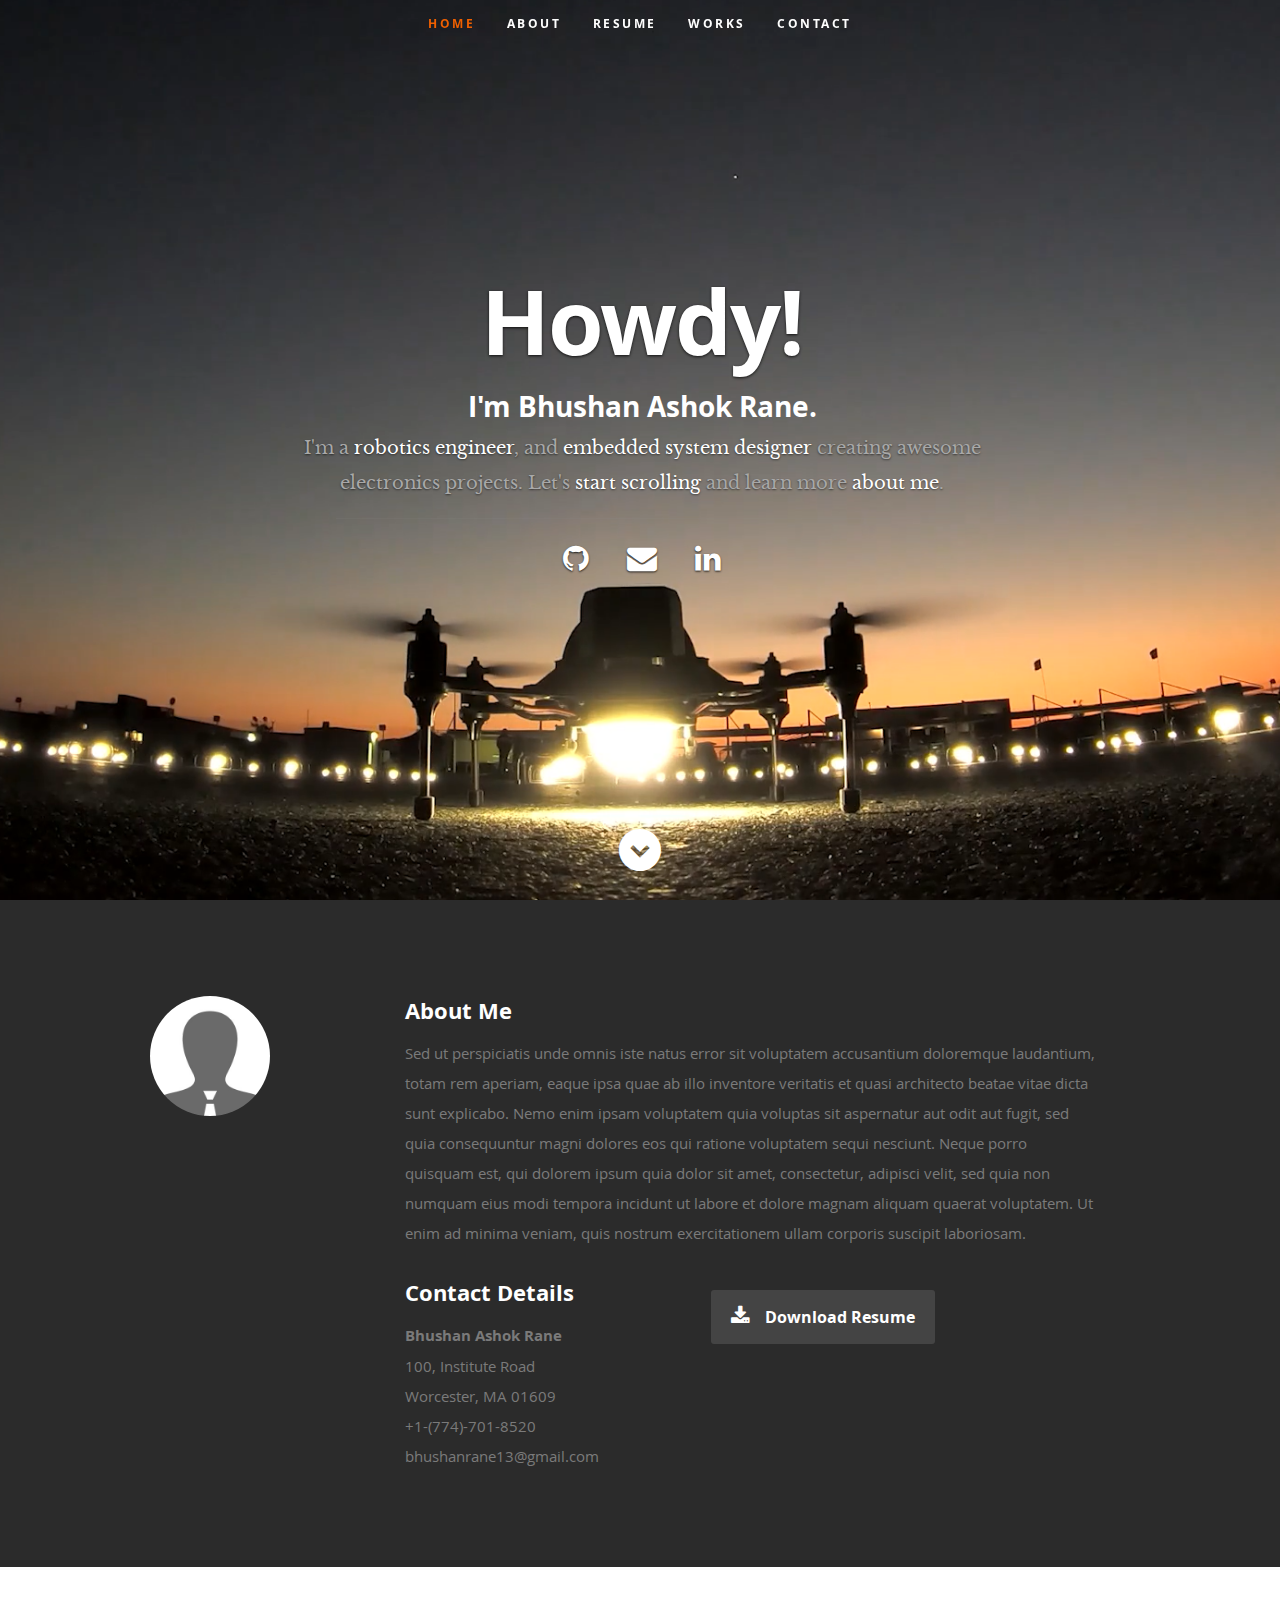
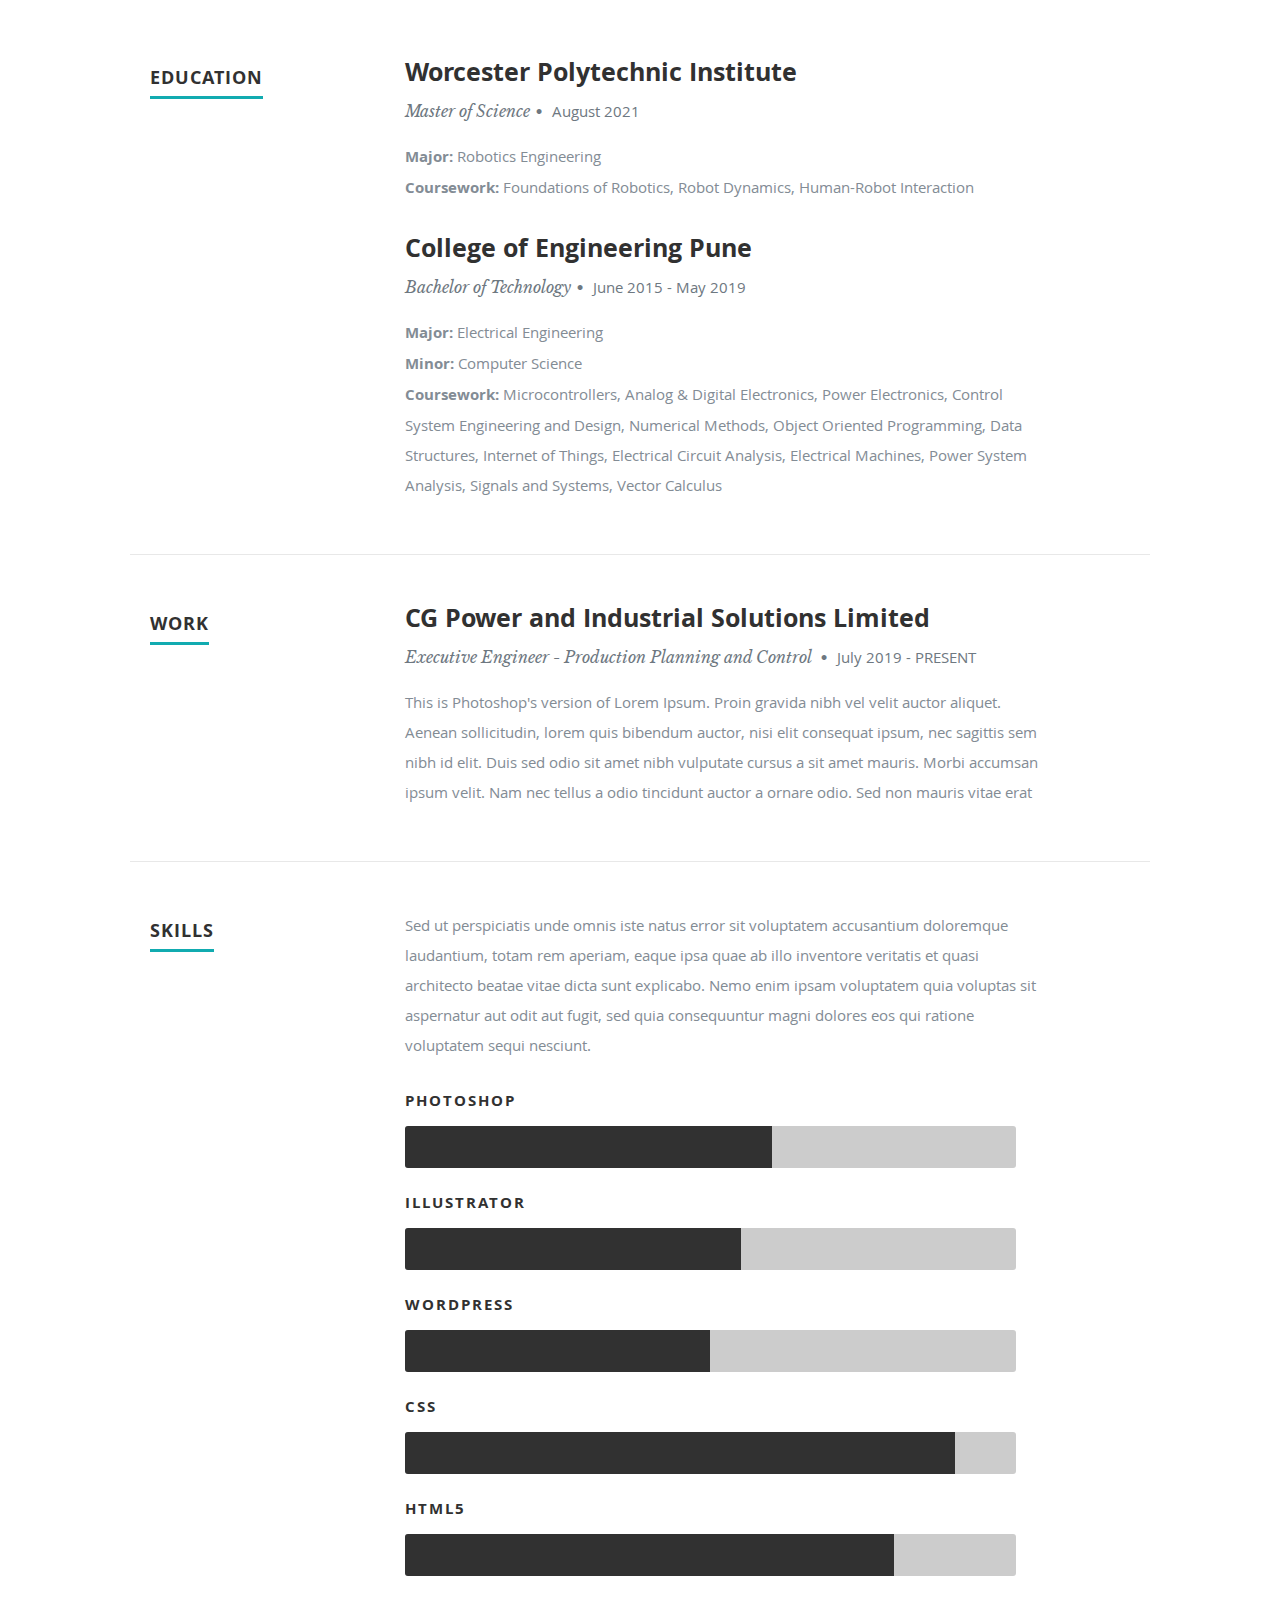
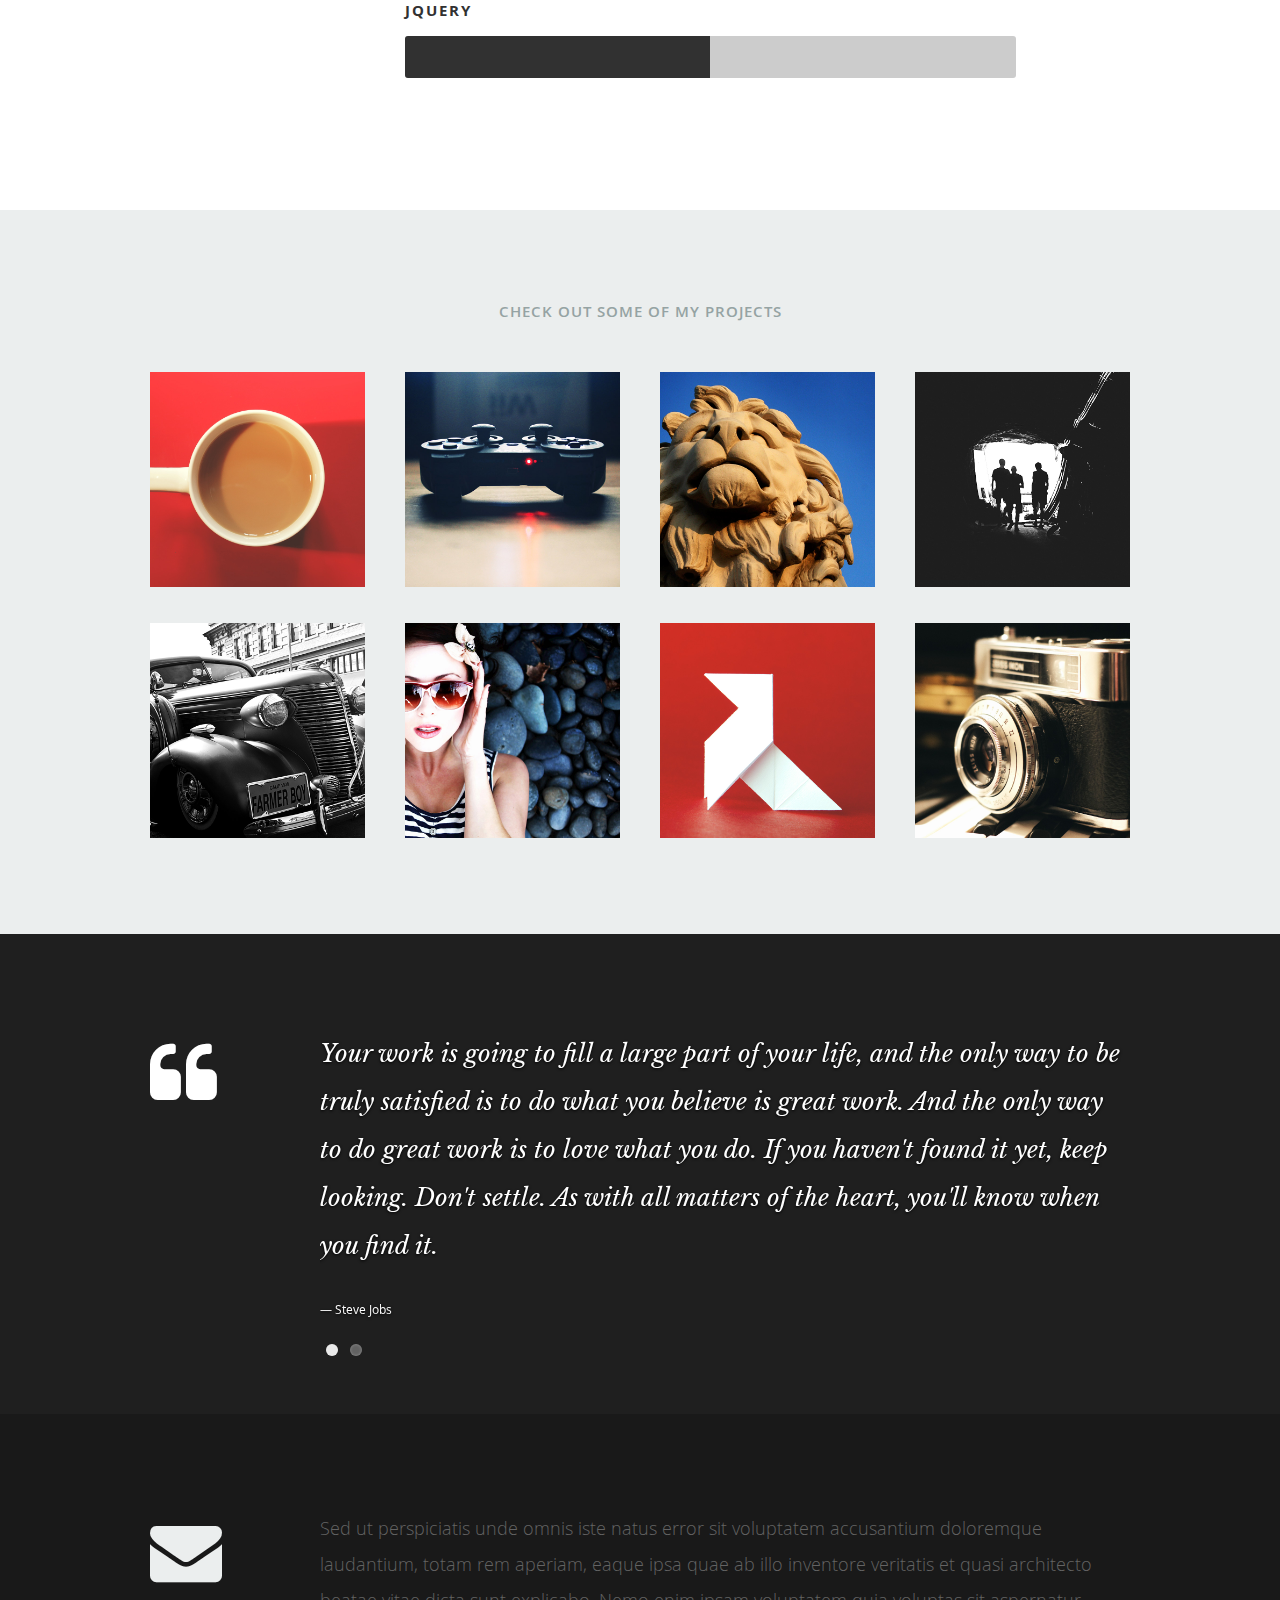
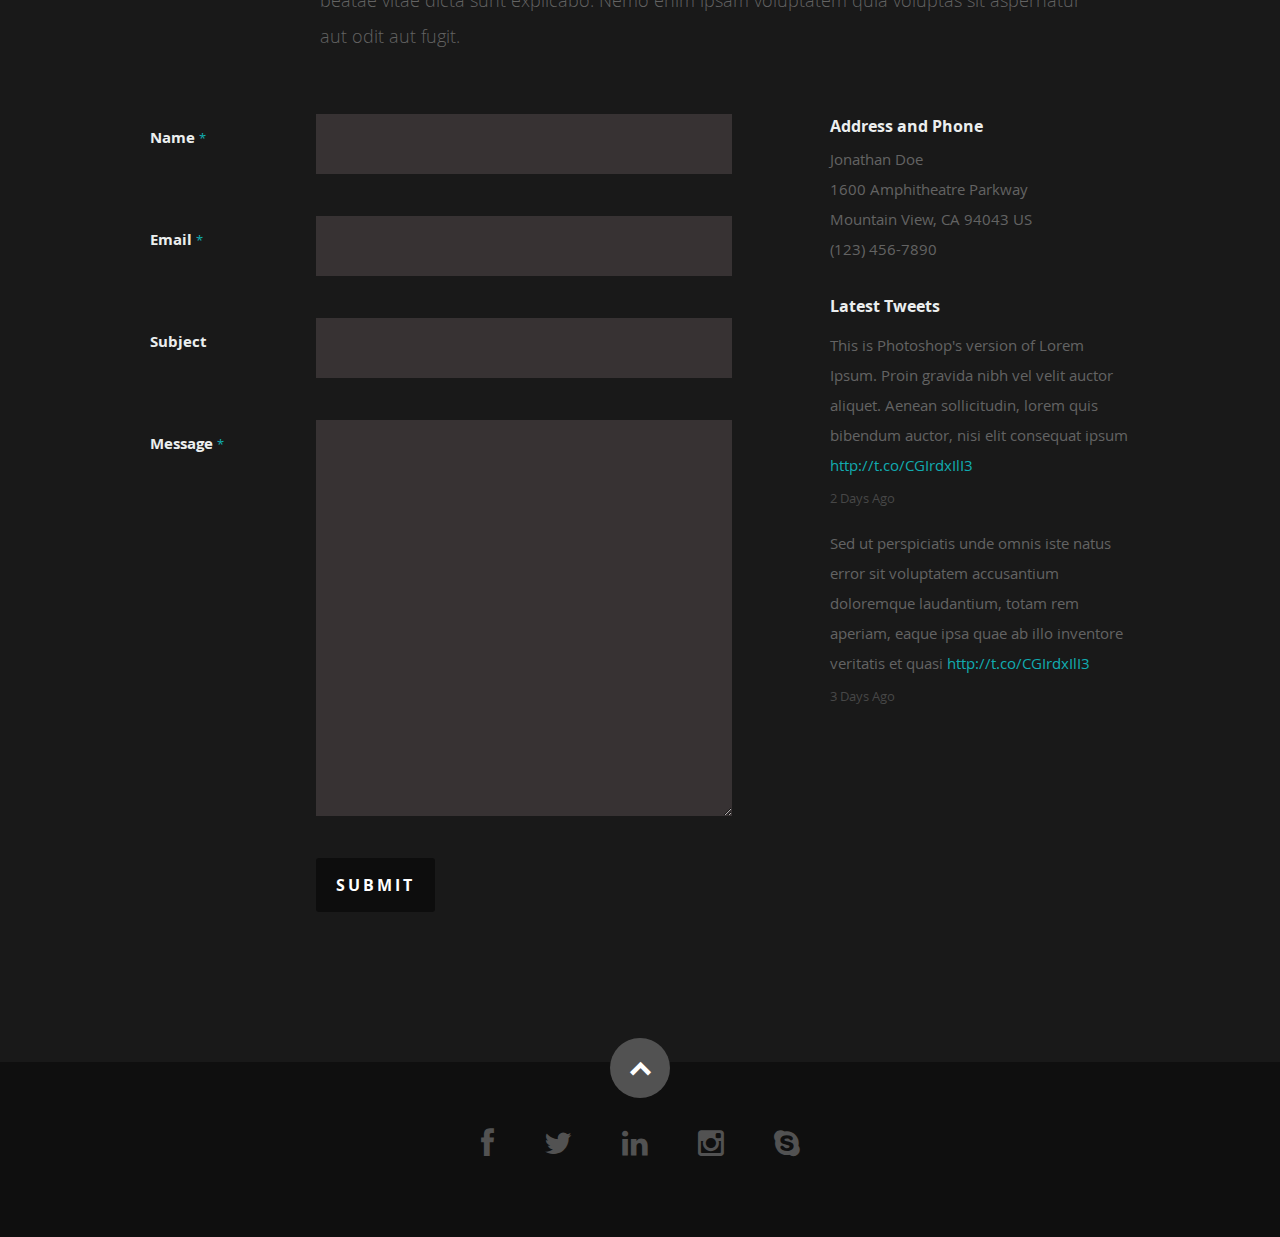
==== index.html @ 9e74cdec "Updated Current Education Coursework" ====
<!DOCTYPE html>
<!--[if lt IE 8 ]><html class="no-js ie ie7" lang="en"> <![endif]-->
<!--[if IE 8 ]><html class="no-js ie ie8" lang="en"> <![endif]-->
<!--[if (gte IE 8)|!(IE)]><!--><html class="no-js" lang="en"> <!--<![endif]-->
<head>

   <!--- Basic Page Needs
   ================================================== -->
   <meta charset="utf-8">
	<title>Bhushan Ashok Rane</title>
	<meta name="description" content="">
	<meta name="author" content="">

   <!-- Mobile Specific Metas
   ================================================== -->
	<meta name="viewport" content="width=device-width, initial-scale=1, maximum-scale=1">

	<!-- CSS
    ================================================== -->
	<link rel="stylesheet" href="css/default.css">
	<link rel="stylesheet" href="css/layout.css">
	<link rel="stylesheet" href="css/media-queries.css">
	<link rel="stylesheet" href="css/magnific-popup.css">

   <!-- Script
   ================================================== -->
	<script src="js/modernizr.js"></script>

   <!-- Favicons
	================================================== -->
	<link rel="shortcut icon" href="users.png" >

</head>

<body>

   <!-- Header
   ================================================== -->
   <header id="home">

      <nav id="nav-wrap">

         <a class="mobile-btn" href="#nav-wrap" title="Show navigation">Show navigation</a>
	      <a class="mobile-btn" href="#" title="Hide navigation">Hide navigation</a>

         <ul id="nav" class="nav">
			<li class="current"><a class="smoothscroll" href="#home">Home</a></li>
            <li><a class="smoothscroll" href="#about">About</a></li>
	        <li><a class="smoothscroll" href="#resume">Resume</a></li>
            <li><a class="smoothscroll" href="#portfolio">Works</a></li>
            <li><a class="smoothscroll" href="#contact">Contact</a></li>

         </ul> <!-- end #nav -->

      </nav> <!-- end #nav-wrap -->

      <div class="row banner">
         <div class="banner-text">
			<h1 style="color: white" class="responsive-headline">Howdy!</h1>
            <h2 style="color: white" class="responsive-headline">I'm Bhushan Ashok Rane.</h2>
            <h3>I'm a <span>robotics engineer</span>, and <span>embedded system designer</span> creating awesome electronics projects. Let's <a class="smoothscroll" href="#about">start scrolling</a>
            and learn more <a class="smoothscroll" href="#about">about me</a>.</h3>
            <hr />
            <ul class="social">
			           <li><a style="color: white" href="https://github.com/ranebhushan" target="_blank"><i class="fa fa-github"></i></a></li>
                 <li><a style="color: white" href="mailto: bhushanrane13@gmail.com"><i class="fa fa-envelope"></i></a></li>
                 <li><a style="color: white" href="https://www.linkedin.com/in/bhushan-rane-5858a443/" target="_blank"><i class="fa 	fa-linkedin"></i></a></li>
                 <!--<li><a style="color: white" href="https://twitter.com/_bhushan_rane_" target="_blank"><i class="fa fa-twitter"></i></a></li>-->
            </ul>
         </div>
      </div>

      <p class="scrolldown">
         <a class="smoothscroll" href="#about"><i class="icon-down-circle"></i></a>
      </p>

   </header> <!-- Header End -->


   <!-- About Section
   ================================================== -->
   <section id="about">

      <div class="row">

         <div class="three columns">

            <img class="profile-pic"  src="images/profilepic.jpg" alt="" />

         </div>

         <div class="nine columns main-col">

            <h2>About Me</h2>

            <p>Sed ut perspiciatis unde omnis iste natus error sit voluptatem accusantium doloremque laudantium, totam rem aperiam,
            eaque ipsa quae ab illo inventore veritatis et quasi architecto beatae vitae dicta sunt explicabo. Nemo enim ipsam
            voluptatem quia voluptas sit aspernatur aut odit aut fugit, sed quia consequuntur magni dolores eos qui ratione
            voluptatem sequi nesciunt. Neque porro quisquam est, qui dolorem ipsum quia dolor sit amet, consectetur, adipisci velit,
            sed quia non numquam eius modi tempora incidunt ut labore et dolore magnam aliquam quaerat voluptatem.
            Ut enim ad minima veniam, quis nostrum exercitationem ullam corporis suscipit laboriosam.
            </p>

            <div class="row">

               <div class="columns contact-details">

					<h2>Contact Details</h2>
					<p class="address">
						<span><b>Bhushan Ashok Rane</b></span><br>
						<span>100, Institute Road<br>
						         Worcester, MA 01609
						</span><br>
						   <span>+1-(774)-701-8520</span><br>
						<span>bhushanrane13@gmail.com</span>
					</p>

               </div>

               <div class="columns download">
                  <p>
                     <a href="#" class="button"><i class="fa fa-download"></i>Download Resume</a>
                  </p>
               </div>

            </div> <!-- end row -->

         </div> <!-- end .main-col -->

      </div>

   </section> <!-- About Section End-->


   <!-- Resume Section
   ================================================== -->
   <section id="resume">

      <!-- Education -->
      <div class="row education">

         <div class="three columns header-col">
            <h1><span>Education</span></h1>
         </div>

         <div class="nine columns main-col">

            <div class="row item">

               <div class="twelve columns">

                  <h3>Worcester Polytechnic Institute</h3>
                  <p class="info">Master of Science<span>&bull;</span> <em class="date">August 2021</em></p>

                  <p>
                  <b>Major:</b> Robotics Engineering <br>
                  <b>Coursework:</b> 	Foundations of Robotics, Robot Dynamics, Human-Robot Interaction              
                  </p>

               </div>

            </div> <!-- item end -->

            <div class="row item">

               <div class="twelve columns">

                  <h3>College of Engineering Pune</h3>
                  <p class="info">Bachelor of Technology<span>&bull;</span> <em class="date">June 2015 - May 2019</em></p>

                  <p>
                    <b>Major:</b> Electrical Engineering <br>
                    <b>Minor:</b> Computer Science <br>
                    <b>Coursework:</b> 	Microcontrollers, Analog & Digital Electronics, Power Electronics, Control System Engineering and Design, Numerical Methods, Object Oriented Programming, Data Structures, Internet of Things, Electrical Circuit Analysis, Electrical Machines, Power System Analysis, Signals and Systems, Vector Calculus

                  </p>

               </div>

            </div> <!-- item end -->

         </div> <!-- main-col end -->

      </div> <!-- End Education -->


      <!-- Work -->
      <div class="row work">

         <div class="three columns header-col">
            <h1><span>Work</span></h1>
         </div>

         <div class="nine columns main-col">

            <!--
            <div class="row item">

               <div class="twelve columns">

                  <h3>Awesome Design Studio</h3>
                  <p class="info">Senior UX Designer <span>&bull;</span> <em class="date">March 2010 - Present</em></p>

                  <p>
                  Lorem ipsum dolor sit amet, consectetuer adipiscing elit. Aenean commodo ligula eget dolor. Aenean massa.
                  Cum sociis natoque penatibus et magnis dis parturient montes, nascetur ridiculus mus. Donec quam felis,
                  ultricies nec, pellentesque eu, pretium quis, sem. Nulla consequat massa quis enim.
                  Donec pede justo, fringilla vel, aliquet nec, vulputate eget, arcu. Nullam dictum felis eu pede mollis pretium.
                  </p>

               </div>

            </div> <!-- item end -->

            <div class="row item">

               <div class="twelve columns">

                  <h3>CG Power and Industrial Solutions Limited</h3>
                  <p class="info">Executive Engineer - Production Planning and Control <span>&bull;</span> <em class="date">July 2019 - PRESENT</em></p>

                  <p>
                  This is Photoshop's version  of Lorem Ipsum. Proin gravida nibh vel velit auctor aliquet.
                  Aenean sollicitudin, lorem quis bibendum auctor, nisi elit consequat ipsum, nec sagittis sem
                  nibh id elit. Duis sed odio sit amet nibh vulputate cursus a sit amet mauris. Morbi accumsan
                  ipsum velit. Nam nec tellus a odio tincidunt auctor a ornare odio. Sed non  mauris vitae erat
                  </p>

               </div>

            </div> <!-- item end -->

         </div> <!-- main-col end -->

      </div> <!-- End Work -->


      <!-- Skills
      ----------------------------------------------- -->
      <div class="row skill">

         <div class="three columns header-col">
            <h1><span>Skills</span></h1>
         </div>

         <div class="nine columns main-col">

            <p>Sed ut perspiciatis unde omnis iste natus error sit voluptatem accusantium doloremque laudantium, totam rem aperiam,
            eaque ipsa quae ab illo inventore veritatis et quasi architecto beatae vitae dicta sunt explicabo. Nemo enim ipsam
            voluptatem quia voluptas sit aspernatur aut odit aut fugit, sed quia consequuntur magni dolores eos qui ratione
            voluptatem sequi nesciunt.
            </p>

				<div class="bars">

				   <ul class="skills">
					   <li><span class="bar-expand photoshop"></span><em>Photoshop</em></li>
                  <li><span class="bar-expand illustrator"></span><em>Illustrator</em></li>
						<li><span class="bar-expand wordpress"></span><em>Wordpress</em></li>
						<li><span class="bar-expand css"></span><em>CSS</em></li>
						<li><span class="bar-expand html5"></span><em>HTML5</em></li>
                  <li><span class="bar-expand jquery"></span><em>jQuery</em></li>
					</ul>

				</div><!-- end skill-bars -->

			</div> <!-- main-col end -->

      </div> <!-- End skills -->

   </section> <!-- Resume Section End-->


   <!-- Portfolio Section
   ================================================== -->
   <section id="portfolio">

      <div class="row">

         <div class="twelve columns collapsed">

            <h1>Check Out Some of My Projects</h1>

            <!-- portfolio-wrapper -->
            <div id="portfolio-wrapper" class="bgrid-quarters s-bgrid-thirds cf">

          	   <div class="columns portfolio-item">
                  <div class="item-wrap">

                     <a href="#modal-01" title="">
                        <img alt="" src="images/portfolio/coffee.jpg">
                        <div class="overlay">
                           <div class="portfolio-item-meta">
          					      <h5>Coffee</h5>
                              <p>Illustrration</p>
          					   </div>
                        </div>
                        <div class="link-icon"><i class="icon-plus"></i></div>
                     </a>

                  </div>
          		</div> <!-- item end -->

               <div class="columns portfolio-item">
                  <div class="item-wrap">

                     <a href="#modal-02" title="">
                        <img alt="" src="images/portfolio/console.jpg">
                        <div class="overlay">
                           <div class="portfolio-item-meta">
          					      <h5>Console</h5>
                              <p>Web Development</p>
          					   </div>
                        </div>
                        <div class="link-icon"><i class="icon-plus"></i></div>
                     </a>

                  </div>
          		</div> <!-- item end -->

               <div class="columns portfolio-item">
                  <div class="item-wrap">

                     <a href="#modal-03" title="">
                        <img alt="" src="images/portfolio/judah.jpg">
                        <div class="overlay">
                           <div class="portfolio-item-meta">
          					      <h5>Judah</h5>
                              <p>Webdesign</p>
          					   </div>
                        </div>
                        <div class="link-icon"><i class="icon-plus"></i></div>
                     </a>

                  </div>
          		</div> <!-- item end -->

               <div class="columns portfolio-item">
                  <div class="item-wrap">

                     <a href="#modal-04" title="">
                        <img alt="" src="images/portfolio/into-the-light.jpg">
                        <div class="overlay">
                           <div class="portfolio-item-meta">
          					      <h5>Into The Light</h5>
                              <p>Photography</p>
          					   </div>
                        </div>
                        <div class="link-icon"><i class="icon-plus"></i></div>
                     </a>

                  </div>
          		</div> <!-- item end -->

               <div class="columns portfolio-item">
                  <div class="item-wrap">

                     <a href="#modal-05" title="">
                        <img alt="" src="images/portfolio/farmerboy.jpg">
                        <div class="overlay">
                           <div class="portfolio-item-meta">
          					      <h5>Farmer Boy</h5>
                              <p>Branding</p>
          					   </div>
                        </div>
                        <div class="link-icon"><i class="icon-plus"></i></div>
                     </a>

                  </div>
          		</div> <!-- item end -->

               <div class="columns portfolio-item">
                  <div class="item-wrap">

                     <a href="#modal-06" title="">
                        <img alt="" src="images/portfolio/girl.jpg">
                        <div class="overlay">
                           <div class="portfolio-item-meta">
          					      <h5>Girl</h5>
                              <p>Photography</p>
          					   </div>
                        </div>
                        <div class="link-icon"><i class="icon-plus"></i></div>
                     </a>

                  </div>
          		</div> <!-- item end -->

               <div class="columns portfolio-item">
                  <div class="item-wrap">

                     <a href="#modal-07" title="">
                        <img alt="" src="images/portfolio/origami.jpg">
                        <div class="overlay">
                           <div class="portfolio-item-meta">
          					      <h5>Origami</h5>
                              <p>Illustrration</p>
          					   </div>
                        </div>
                        <div class="link-icon"><i class="icon-plus"></i></div>
                     </a>

                  </div>
          		</div> <!-- item end -->

               <div class="columns portfolio-item">
                  <div class="item-wrap">

                     <a href="#modal-08" title="">
                        <img alt="" src="images/portfolio/retrocam.jpg">
                        <div class="overlay">
                           <div class="portfolio-item-meta">
          					      <h5>Retrocam</h5>
                              <p>Web Development</p>
          					   </div>
                        </div>
                        <div class="link-icon"><i class="icon-plus"></i></div>
                     </a>

                  </div>
          		</div>  <!-- item end -->

            </div> <!-- portfolio-wrapper end -->

         </div> <!-- twelve columns end -->


         <!-- Modal Popup
	      --------------------------------------------------------------- -->

         <div id="modal-01" class="popup-modal mfp-hide">

		      <img class="scale-with-grid" src="images/portfolio/modals/m-coffee.jpg" alt="" />

		      <div class="description-box">
			      <h4>Coffee Cup</h4>
			      <p>Proin gravida nibh vel velit auctor aliquet. Aenean sollicitudin, lorem quis bibendum auctor, nisi elit consequat ipsum, nec sagittis sem nibh id elit.</p>
               <span class="categories"><i class="fa fa-tag"></i>Branding, Webdesign</span>
		      </div>

            <div class="link-box">
               <a href="http://www.behance.net">Details</a>
		         <a class="popup-modal-dismiss">Close</a>
            </div>

	      </div><!-- modal-01 End -->

         <div id="modal-02" class="popup-modal mfp-hide">

		      <img class="scale-with-grid" src="images/portfolio/modals/m-console.jpg" alt="" />

		      <div class="description-box">
			      <h4>Console</h4>
			      <p>Proin gravida nibh vel velit auctor aliquet. Aenean sollicitudin, lorem quis bibendum auctor, nisi elit consequat ipsum, nec sagittis sem nibh id elit.</p>
               <span class="categories"><i class="fa fa-tag"></i>Branding, Web Development</span>
		      </div>

            <div class="link-box">
               <a href="http://www.behance.net">Details</a>
		         <a class="popup-modal-dismiss">Close</a>
            </div>

	      </div><!-- modal-02 End -->

         <div id="modal-03" class="popup-modal mfp-hide">

		      <img class="scale-with-grid" src="images/portfolio/modals/m-judah.jpg" alt="" />

		      <div class="description-box">
			      <h4>Judah</h4>
			      <p>Proin gravida nibh vel velit auctor aliquet. Aenean sollicitudin, lorem quis bibendum auctor, nisi elit consequat ipsum, nec sagittis sem nibh id elit.</p>
               <span class="categories"><i class="fa fa-tag"></i>Branding</span>
		      </div>

            <div class="link-box">
               <a href="http://www.behance.net">Details</a>
		         <a class="popup-modal-dismiss">Close</a>
            </div>

	      </div><!-- modal-03 End -->

         <div id="modal-04" class="popup-modal mfp-hide">

		      <img class="scale-with-grid" src="images/portfolio/modals/m-intothelight.jpg" alt="" />

		      <div class="description-box">
			      <h4>Into the Light</h4>
			      <p>Proin gravida nibh vel velit auctor aliquet. Aenean sollicitudin, lorem quis bibendum auctor, nisi elit consequat ipsum, nec sagittis sem nibh id elit.</p>
               <span class="categories"><i class="fa fa-tag"></i>Photography</span>
		      </div>

            <div class="link-box">
               <a href="http://www.behance.net">Details</a>
		         <a class="popup-modal-dismiss">Close</a>
            </div>

	      </div><!-- modal-04 End -->

         <div id="modal-05" class="popup-modal mfp-hide">

		      <img class="scale-with-grid" src="images/portfolio/modals/m-farmerboy.jpg" alt="" />

		      <div class="description-box">
			      <h4>Farmer Boy</h4>
			      <p>Proin gravida nibh vel velit auctor aliquet. Aenean sollicitudin, lorem quis bibendum auctor, nisi elit consequat ipsum, nec sagittis sem nibh id elit.</p>
               <span class="categories"><i class="fa fa-tag"></i>Branding, Webdesign</span>
		      </div>

            <div class="link-box">
               <a href="http://www.behance.net">Details</a>
		         <a class="popup-modal-dismiss">Close</a>
            </div>

	      </div><!-- modal-05 End -->

         <div id="modal-06" class="popup-modal mfp-hide">

		      <img class="scale-with-grid" src="images/portfolio/modals/m-girl.jpg" alt="" />

		      <div class="description-box">
			      <h4>Girl</h4>
			      <p>Proin gravida nibh vel velit auctor aliquet. Aenean sollicitudin, lorem quis bibendum auctor, nisi elit consequat ipsum, nec sagittis sem nibh id elit.</p>
               <span class="categories"><i class="fa fa-tag"></i>Photography</span>
		      </div>

            <div class="link-box">
               <a href="http://www.behance.net">Details</a>
		         <a class="popup-modal-dismiss">Close</a>
            </div>

	      </div><!-- modal-06 End -->

         <div id="modal-07" class="popup-modal mfp-hide">

		      <img class="scale-with-grid" src="images/portfolio/modals/m-origami.jpg" alt="" />

		      <div class="description-box">
			      <h4>Origami</h4>
			      <p>Proin gravida nibh vel velit auctor aliquet. Aenean sollicitudin, lorem quis bibendum auctor, nisi elit consequat ipsum, nec sagittis sem nibh id elit.</p>
               <span class="categories"><i class="fa fa-tag"></i>Branding, Illustration</span>
		      </div>

            <div class="link-box">
               <a href="http://www.behance.net">Details</a>
		         <a class="popup-modal-dismiss">Close</a>
            </div>

	      </div><!-- modal-07 End -->

         <div id="modal-08" class="popup-modal mfp-hide">

		      <img class="scale-with-grid" src="images/portfolio/modals/m-retrocam.jpg" alt="" />

		      <div class="description-box">
			      <h4>Retrocam</h4>
			      <p>Proin gravida nibh vel velit auctor aliquet. Aenean sollicitudin, lorem quis bibendum auctor, nisi elit consequat ipsum, nec sagittis sem nibh id elit.</p>
               <span class="categories"><i class="fa fa-tag"></i>Webdesign, Photography</span>
		      </div>

            <div class="link-box">
               <a href="http://www.behance.net">Details</a>
		         <a class="popup-modal-dismiss">Close</a>
            </div>

	      </div><!-- modal-01 End -->


      </div> <!-- row End -->

   </section> <!-- Portfolio Section End-->


   <!-- Call-To-Action Section
   ================================================== -->
   <!-- <section id="call-to-action">

      <div class="row">

         <div class="two columns header-col">

            <h1><span>Get Hosting.</span></h1>

         </div>

         <div class="seven columns">

            <h2><a href="http://www.dreamhost.com/r.cgi?287326|STYLESHOUT">Host This Template on Dreamhost.</a></h2>
            <p>Looking for an awesome and reliable webhosting? Try <a href="http://www.dreamhost.com/r.cgi?287326|STYLESHOUT"><span>DreamHost</span></a>.
					Get <span>$50 off</span> when you sign up with the promocode <span>STYLESHOUT</span>.-->
					<!-- Simply type	the promocode in the box labeled “Promo Code” when placing your order. -->
                    <!-- </p>

         </div>

         <div class="three columns action">

            <a href="http://www.dreamhost.com/r.cgi?287326|STYLESHOUT" class="button">Sign Up Now</a>

         </div>

      </div>

   </section> <!-- Call-To-Action Section End-->


   <!-- Testimonials Section
   ================================================== -->
   <section id="testimonials">

      <div class="text-container">

         <div class="row">

            <div class="two columns header-col">

               <h1><span>Client Testimonials</span></h1>

            </div>

            <div class="ten columns flex-container">

               <div class="flexslider">

                  <ul class="slides">

                     <li>
                        <blockquote>
                           <p>Your work is going to fill a large part of your life, and the only way to be truly satisfied is
                           to do what you believe is great work. And the only way to do great work is to love what you do.
                           If you haven't found it yet, keep looking. Don't settle. As with all matters of the heart, you'll know when you find it.
                           </p>
                           <cite>Steve Jobs</cite>
                        </blockquote>
                     </li> <!-- slide ends -->

                     <li>
                        <blockquote>
                           <p>This is Photoshop's version  of Lorem Ipsum. Proin gravida nibh vel velit auctor aliquet.
                           Aenean sollicitudin, lorem quis bibendum auctor, nisi elit consequat ipsum, nec sagittis sem
                           nibh id elit. Duis sed odio sit amet nibh vulputate cursus a sit amet mauris.
                           </p>
                           <cite>Mr. Adobe</cite>
                        </blockquote>
                     </li> <!-- slide ends -->

                  </ul>

               </div> <!-- div.flexslider ends -->

            </div> <!-- div.flex-container ends -->

         </div> <!-- row ends -->

       </div>  <!-- text-container ends -->

   </section> <!-- Testimonials Section End-->


   <!-- Contact Section
   ================================================== -->
   <section id="contact">

         <div class="row section-head">

            <div class="two columns header-col">

               <h1><span>Get In Touch.</span></h1>

            </div>

            <div class="ten columns">

                  <p class="lead">Sed ut perspiciatis unde omnis iste natus error sit voluptatem accusantium doloremque laudantium, totam rem aperiam,
                  eaque ipsa quae ab illo inventore veritatis et quasi architecto beatae vitae dicta sunt explicabo. Nemo enim ipsam
                  voluptatem quia voluptas sit aspernatur aut odit aut fugit.
                  </p>

            </div>

         </div>

         <div class="row">

            <div class="eight columns">

               <!-- form -->
               <form action="" method="post" id="contactForm" name="contactForm">
					<fieldset>

                  <div>
						   <label for="contactName">Name <span class="required">*</span></label>
						   <input type="text" value="" size="35" id="contactName" name="contactName">
                  </div>

                  <div>
						   <label for="contactEmail">Email <span class="required">*</span></label>
						   <input type="text" value="" size="35" id="contactEmail" name="contactEmail">
                  </div>

                  <div>
						   <label for="contactSubject">Subject</label>
						   <input type="text" value="" size="35" id="contactSubject" name="contactSubject">
                  </div>

                  <div>
                     <label for="contactMessage">Message <span class="required">*</span></label>
                     <textarea cols="50" rows="15" id="contactMessage" name="contactMessage"></textarea>
                  </div>

                  <div>
                     <button class="submit">Submit</button>
                     <span id="image-loader">
                        <img alt="" src="images/loader.gif">
                     </span>
                  </div>

					</fieldset>
				   </form> <!-- Form End -->

               <!-- contact-warning -->
               <div id="message-warning"> Error boy</div>
               <!-- contact-success -->
				   <div id="message-success">
                  <i class="fa fa-check"></i>Your message was sent, thank you!<br>
				   </div>

            </div>


            <aside class="four columns footer-widgets">

               <div class="widget widget_contact">

					   <h4>Address and Phone</h4>
					   <p class="address">
						   Jonathan Doe<br>
						   1600 Amphitheatre Parkway <br>
						   Mountain View, CA 94043 US<br>
						   <span>(123) 456-7890</span>
					   </p>

				   </div>

               <div class="widget widget_tweets">

                  <h4 class="widget-title">Latest Tweets</h4>

                  <ul id="twitter">
                     <li>
                        <span>
                        This is Photoshop's version  of Lorem Ipsum. Proin gravida nibh vel velit auctor aliquet.
                        Aenean sollicitudin, lorem quis bibendum auctor, nisi elit consequat ipsum
                        <a href="#">http://t.co/CGIrdxIlI3</a>
                        </span>
                        <b><a href="#">2 Days Ago</a></b>
                     </li>
                     <li>
                        <span>
                        Sed ut perspiciatis unde omnis iste natus error sit voluptatem accusantium doloremque laudantium, totam rem aperiam,
                        eaque ipsa quae ab illo inventore veritatis et quasi
                        <a href="#">http://t.co/CGIrdxIlI3</a>
                        </span>
                        <b><a href="#">3 Days Ago</a></b>
                     </li>
                  </ul>

		         </div>

            </aside>

      </div>

   </section> <!-- Contact Section End-->

   <!-- footer
   ================================================== -->
   <footer>

      <div class="row">

         <div class="twelve columns">

            <ul class="social-links">
               <li><a href="https://www.facebook.com/profile.php?id=100001083051033" target="_blank" ><i class="fa fa-facebook"></i></a></li>
               <li><a href="https://twitter.com/_bhushan_rane_" target="_blank" ><i class="fa fa-twitter"></i></a></li>
               <li><a href="https://www.linkedin.com/in/bhushan-rane-5858a443/" target="_blank" ><i class="fa fa-linkedin"></i></a></li>
               <li><a href="https://www.instagram.com/_bomb_has_been_planted_/" target="_blank" ><i class="fa fa-instagram"></i></a></li>
               <li><a href="https://join.skype.com/invite/f3KltOPX6G8s" target="_blank" ><i class="fa fa-skype"></i></a></li>
            </ul>
         </div>

         <div id="go-top"><a class="smoothscroll" title="Back to Top" href="#home"><i class="icon-up-open"></i></a></div>

      </div>

   </footer> <!-- Footer End-->

   <!-- Java Script
   ================================================== -->
   <script src="http://ajax.googleapis.com/ajax/libs/jquery/1.10.2/jquery.min.js"></script>
   <script>window.jQuery || document.write('<script src="js/jquery-1.10.2.min.js"><\/script>')</script>
   <script type="text/javascript" src="js/jquery-migrate-1.2.1.min.js"></script>

   <script src="js/jquery.flexslider.js"></script>
   <script src="js/waypoints.js"></script>
   <script src="js/jquery.fittext.js"></script>
   <script src="js/magnific-popup.js"></script>
   <script src="js/init.js"></script>

</body>

</html>
---- css/default.css ----
/*
=====================================================================
*   Ceevee v1.0 Default Stylesheet
*   url: styleshout.com
*   03-17-2014
=====================================================================

TOC:
a. Webfonts and Icon fonts
b. Reset
c. Default Styles
   1. Basic
   2. Typography
   3. Links
   4. Images
   5. Buttons
   6. Forms
d. Grid
e. Others
   1. Clearing
   2. Misc

=====================================================================  */

/* ------------------------------------------------------------------ */
/* a. Webfonts and Icon fonts
 ------------------------------------------------------------------ */

@import url("fonts.css");
@import url("fontello/css/fontello.css");
@import url("font-awesome/css/font-awesome.min.css");

/* ------------------------------------------------------------------
/* b. Reset
      Adapted from:
      Normalize.css - https://github.com/necolas/normalize.css/
      HTML5 Doctor Reset - html5doctor.com/html-5-reset-stylesheet/
/* ------------------------------------------------------------------ */

html, body, div, span, object, iframe,
h1, h2, h3, h4, h5, h6, p, blockquote, pre,
abbr, address, cite, code,
del, dfn, em, img, ins, kbd, q, samp,
small, strong, sub, sup, var,
b, i,
dl, dt, dd, ol, ul, li,
fieldset, form, label, legend,
table, caption, tbody, tfoot, thead, tr, th, td,
article, aside, canvas, details, figcaption, figure,
footer, header, hgroup, menu, nav, section, summary,
time, mark, audio, video {
   margin: 0;
   padding: 0;
   border: 0;
   outline: 0;
   font-size: 100%;
   vertical-align: baseline;
   background: transparent;
}

article,aside,details,figcaption,figure,
footer,header,hgroup,menu,nav,section {
   display: block;
}

audio,
canvas,
video {
   display: inline-block;
}

audio:not([controls]) {
   display: none;
   height: 0;
}

[hidden] { display: none; }

code, kbd, pre, samp {
   font-family: monospace, serif;
   font-size: 1em;
}

pre {
   white-space: pre;
   white-space: pre-wrap;
   word-wrap: break-word;
}

blockquote, q { quotes: &#8220 &#8220; }

blockquote:before, blockquote:after,
q:before, q:after {
   content: '';
   content: none;
}

ins {
   background-color: #ff9;
   color: #000;
   text-decoration: none;
}

mark {
   background-color: #A7F4F6;
   color: #555;
}

del { text-decoration: line-through; }

abbr[title], dfn[title] {
   border-bottom: 1px dotted;
   cursor: help;
}

table {
   border-collapse: collapse;
   border-spacing: 0;
}


/* ------------------------------------------------------------------ */
/* c. Default and Basic Styles
      Adapted from:
      Skeleton CSS Framework - http://www.getskeleton.com/
      Typeplate Typographic Starter Kit - http://typeplate.com/
/* ------------------------------------------------------------------ */

/*  1. Basic  ------------------------------------------------------- */

*,
*:before,
*:after {
   -moz-box-sizing: border-box;
   -webkit-box-sizing: border-box;
   box-sizing: border-box;
}

html {
   font-size: 62.5%;
   -webkit-font-smoothing: antialiased;
}

body {
   background: #fff;
   font-family: 'opensans-regular', sans-serif;
   font-weight: normal;
   font-size: 15px;
   line-height: 30px;
	color: #838C95;

   -webkit-font-smoothing: antialiased; /* Fix for webkit rendering */
	-webkit-text-size-adjust: 100%;
}

/*  2. Typography
       Vertical rhythm with leading derived from 6
--------------------------------------------------------------------- */

h1, h2, h3, h4, h5, h6 {
   color: #313131;
	font-family: 'opensans-bold', sans-serif;
   font-weight: normal;
}
h1 a, h2 a, h3 a, h4 a, h5 a, h6 a { font-weight: inherit; }
h1 { font-size: 38px; line-height: 42px; margin-bottom: 12px; letter-spacing: -1px; }
h2 { font-size: 28px; line-height: 36px; margin-bottom: 6px; }
h3 { font-size: 22px; line-height: 30px; margin-bottom: 12px; }
h4 { font-size: 20px; line-height: 30px; margin-bottom: 6px; }
h5 { font-size: 18px; line-height: 30px; }
h6 { font-size: 14px; line-height: 30px; }
.subheader { }

p { margin: 0 0 30px 0; }
p img { margin: 0; }
p.lead {
   font: 19px/36px 'opensans-light', sans-serif;
   margin-bottom: 18px;
}

/* for 'em' and 'strong' tags, font-size and line-height should be same with
the body tag due to rendering problems in some browsers */
em { font: 15px/30px 'opensans-italic', sans-serif; }
strong, b { font: 15px/30px 'opensans-bold', sans-serif; }
small { font-size: 11px; line-height: inherit; }

/*	Blockquotes */
blockquote {
   margin: 30px 0px;
   padding-left: 40px;
   position: relative;
}
blockquote:before {
   content: "\201C";
   opacity: 0.45;
   font-size: 80px;
   line-height: 0px;
   margin: 0;
   font-family: arial, sans-serif;

   position: absolute;
   top:  30px;
	left: 0;
}
blockquote p {
   font-family: 'librebaskerville-italic', serif;
   padding: 0;
   font-size: 18px;
   line-height: 36px;
}
blockquote cite {
   display: block;
   font-size: 12px;
   font-style: normal;
   line-height: 18px;
}
blockquote cite:before { content: "\2014 \0020"; }
blockquote cite a,
blockquote cite a:visited { color: #8B9798; border: none }

/* ---------------------------------------------------------------------
/*  Pull Quotes Markup
/*
    <aside class="pull-quote">
		<blockquote>
			<p></p>
		</blockquote>
	 </aside>
/*
/* --------------------------------------------------------------------- */
.pull-quote {
   position: relative;
	padding: 18px 30px 18px 0px;
}
.pull-quote:before,
.pull-quote:after {
	height: 1em;
	opacity: 0.45;
	position: absolute;
	font-size: 80px;
   font-family: Arial, Sans-Serif;
}
.pull-quote:before {
	content: "\201C";
	top:  33px;
	left: 0;
}
.pull-quote:after {
	content: '\201D';
	bottom: -33px;
	right: 0;
}
.pull-quote blockquote {
   margin: 0;
}
.pull-quote blockquote:before {
   content: none;
}

/* Abbreviations */
abbr {
   font-family: 'opensans-bold', sans-serif;
	font-variant: small-caps;
	text-transform: lowercase;
   letter-spacing: .5px;
	color: gray;
}
abbr:hover { cursor: help; }

/* drop cap */
.drop-cap:first-letter {
	float: left;
	margin: 0;
	padding: 14px 6px 0 0;
	font-size: 84px;
	font-family: /* Copperplate */ 'opensans-bold', sans-serif;
   line-height: 60px;
	text-indent: 0;
	background: transparent;
	color: inherit;
}

hr { border: solid #E3E3E3; border-width: 1px 0 0; clear: both; margin: 11px 0 30px; height: 0; }


/*  3. Links  ------------------------------------------------------- */

a, a:visited {
   text-decoration: none;
   outline: 0;
   color: #11ABB0;

   -webkit-transition: color .3s ease-in-out;
   -moz-transition: color .3s ease-in-out;
   -o-transition: color .3s ease-in-out;
   transition: color .3s ease-in-out;
}
a:hover, a:focus { color: #313131; }
p a, p a:visited { line-height: inherit; }


/*  4. List  --------------------------------------------------------- */

ul, ol { margin-bottom: 24px; margin-top: 12px; }
ul { list-style: none outside; }
ol { list-style: decimal; }
ol, ul.square, ul.circle, ul.disc { margin-left: 30px; }
ul.square { list-style: square outside; }
ul.circle { list-style: circle outside; }
ul.disc { list-style: disc outside; }
ul ul, ul ol,
ol ol, ol ul { margin: 6px 0 6px 30px; }
ul ul li, ul ol li,
ol ol li, ol ul li { margin-bottom: 6px; }
li { line-height: 18px; margin-bottom: 12px; }
ul.large li { }
li p { }

/* ---------------------------------------------------------------------
/*  Stats Tab Markup

    <ul class="stats-tabs">
		<li><a href="#">[value]<b>[name]</b></a></li>
	 </ul>

    Extend this object into your markup.
/*
/* --------------------------------------------------------------------- */
.stats-tabs {
   padding: 0;
   margin: 24px 0;
}
.stats-tabs li {
	display: inline-block;
	margin: 0 10px 18px 0;
	padding: 0 10px 0 0;
	border-right: 1px solid #ccc;
}
.stats-tabs li:last-child {
	margin: 0;
	padding: 0;
	border: none;
}
.stats-tabs li a {
	display: inline-block;
	font-size: 22px;
	font-family: 'opensans-bold', sans-serif;
   border: none;
   color: #313131;
}
.stats-tabs li a:hover {
   color:#11ABB0;
}
.stats-tabs li a b {
	display: block;
	margin: 6px 0 0 0;
	font-size: 13px;
	font-family: 'opensans-regular', sans-serif;
   color: #8B9798;
}

/* definition list */
dl { margin: 12px 0; }
dt { margin: 0; color:#11ABB0; }
dd { margin: 0 0 0 20px; }

/* Lining Definition Style Markup */
.lining dt,
.lining dd {
	display: inline;
	margin: 0;
}
.lining dt + dt:before,
.lining dd + dt:before {
	content: "\A";
	white-space: pre;
}
.lining dd + dd:before {
	content: ", ";
}
.lining dd:before {
	content: ": ";
	margin-left: -0.2em;
}

/* Dictionary Definition Style Markup */
.dictionary-style dt {
	display: inline;
	counter-reset: definitions;
}
.dictionary-style dt + dt:before {
	content: ", ";
	margin-left: -0.2em;
}
.dictionary-style dd {
	display: block;
	counter-increment: definitions;
}
.dictionary-style dd:before {
	content: counter(definitions, decimal) ". ";
}

/* Pagination */
.pagination {
   margin: 36px auto;
   text-align: center;
}
.pagination ul li {
   display: inline-block;
   margin: 0;
   padding: 0;
}
.pagination .page-numbers {
   font: 15px/18px 'opensans-bold', sans-serif;
   display: inline-block;
   padding: 6px 10px;
   margin-right: 3px;
   margin-bottom: 6px;
	color: #6E757C;
	background-color: #E6E8EB;

	-webkit-transition: all 200ms ease-in-out;
	-moz-transition: all 200ms ease-in-out;
	-o-transition: all 200ms ease-in-out;
	-ms-transition: all 200ms ease-in-out;
	transition: all 200ms ease-in-out;

   -moz-border-radius: 3px;
   -webkit-border-radius: 3px;
   -khtml-border-radius: 3px;
	border-radius: 3px;
}
.pagination .page-numbers:hover {
   background: #838A91;
   color: #fff;
}
.pagination .current,
.pagination .current:hover {
   background-color: #11ABB0;
   color: #fff;
}
.pagination .inactive,
.pagination .inactive:hover {
   background-color: #E6E8EB;
	color: #A9ADB2;
}
.pagination .prev, .pagination .next {}

/*  5. Images  --------------------------------------------------------- */

img {
   max-width: 100%;
   height: auto;
}
img.pull-right { margin: 12px 0px 0px 18px; }
img.pull-left { margin: 12px 18px 0px 0px; }

/*  6. Buttons  --------------------------------------------------------- */

.button,
.button:visited,
button,
input[type="submit"],
input[type="reset"],
input[type="button"] {
   font: 16px/30px 'opensans-bold', sans-serif;
   background: #11ABB0;
   display: inline-block;
	text-decoration: none;
   letter-spacing: 0;
   color: #fff;
	padding: 12px 20px;
	margin-bottom: 18px;
   border: none;
   cursor: pointer;
   height: auto;

   -webkit-transition: all .2s ease-in-out;
	-moz-transition: all .2s ease-in-out;
	-o-transition: all .2s ease-in-out;
	-ms-transition: all .2s ease-in-out;
	transition: all .2s ease-in-out;

   -moz-border-radius: 3px;
   -webkit-border-radius: 3px;
   -khtml-border-radius: 3px;
   border-radius: 3px;
}

.button:hover,
button:hover,
input[type="submit"]:hover,
input[type="reset"]:hover,
input[type="button"]:hover {
   background: #3d4145;
   color: #fff;
}

.button:active,
button:active,
input[type="submit"]:active,
input[type="reset"]:active,
input[type="button"]:active {
   background: #3d4145;
   color: #fff;
}

.button.full-width,
button.full-width,
input[type="submit"].full-width,
input[type="reset"].full-width,
input[type="button"].full-width {
	width: 100%;
	padding-left: 0 !important;
	padding-right: 0 !important;
	text-align: center;
}

/* Fix for odd Mozilla border & padding issues */
button::-moz-focus-inner,
input::-moz-focus-inner {
    border: 0;
    padding: 0;
}


/*  7. Forms  --------------------------------------------------------- */

form { margin-bottom: 24px; }
fieldset { margin-bottom: 24px; }

input[type="text"],
input[type="password"],
input[type="email"],
textarea,
select {
   display: block;
   padding: 18px 15px;
   margin: 0 0 24px 0;
   border: 0;
   outline: none;
   vertical-align: middle;
   min-width: 225px;
	max-width: 100%;
   font-size: 15px;
   line-height: 24px;
	color: #647373;
	background: #D3D9D9;

}

/* select { padding: 0;
   width: 220px;
   } */

input[type="text"]:focus,
input[type="password"]:focus,
input[type="email"]:focus,
textarea:focus {
   color: #B3B7BC;
	background-color: #3d4145;
}

textarea { min-height: 220px; }

label,
legend {
   font: 16px/24px 'opensans-bold', sans-serif;
	margin: 12px 0;
   color: #3d4145;
   display: block;
}
label span,
legend span {
	color: #8B9798;
   font: 14px/24px 'opensans-regular', sans-serif;
}

input[type="checkbox"],
input[type="radio"] {
    font-size: 15px;
    color: #737373;
}

input[type="checkbox"] { display: inline; }

/* ------------------------------------------------------------------ */
/* d. Grid
---------------------------------------------------------------------
   gutter = 40px.
/* ------------------------------------------------------------------ */

/* default
--------------------------------------------------------------- */
.row {
   width: 96%;
   max-width: 1020px;
   margin: 0 auto;
}
/* fixed width for IE8 */
.ie .row { width: 1000px ; }

.narrow .row { max-width: 980px; }

.row .row { width: auto; max-width: none; margin: 0 -20px; }

/* row clearing */
.row:before,
.row:after {
    content: " ";
    display: table;
}
.row:after {
    clear: both;
}

.column, .columns {
   position: relative;
   padding: 0 20px;
   min-height: 1px;
   float: left;
}
.column.centered, .columns.centered  {
    float: none;
    margin: 0 auto;
}

/* removed gutters */
.row.collapsed > .column,
.row.collapsed > .columns,
.column.collapsed, .columns.collapsed  { padding: 0; }

[class*="column"] + [class*="column"]:last-child { float: right; }
[class*="column"] + [class*="column"].end { float: right; }

/* column widths */
.row .one         { width: 8.33333%; }
.row .two         { width: 16.66667%; }
.row .three       { width: 25%; }
.row .four        { width: 33.33333%; }
.row .five        { width: 41.66667%; }
.row .six         { width: 50%; }
.row .seven       { width: 58.33333%; }
.row .eight       { width: 66.66667%; }
.row .nine        { width: 75%; }
.row .ten         { width: 83.33333%; }
.row .eleven      { width: 91.66667%; }
.row .twelve      { width: 100%; }

/* Offsets */
.row .offset-1    { margin-left: 8.33333%; }
.row .offset-2    { margin-left: 16.66667%; }
.row .offset-3    { margin-left: 25%; }
.row .offset-4    { margin-left: 33.33333%; }
.row .offset-5    { margin-left: 41.66667%; }
.row .offset-6    { margin-left: 50%; }
.row .offset-7    { margin-left: 58.33333%; }
.row .offset-8    { margin-left: 66.66667%; }
.row .offset-9    { margin-left: 75%; }
.row .offset-10   { margin-left: 83.33333%; }
.row .offset-11   { margin-left: 91.66667%; }

/* Push/Pull */
.row .push-1      { left: 8.33333%; }
.row .pull-1      { right: 8.33333%; }
.row .push-2      { left: 16.66667%; 	}
.row .pull-2      { right: 16.66667%; }
.row .push-3      { left: 25%; }
.row .pull-3      { right: 25%;	}
.row .push-4      { left: 33.33333%; }
.row .pull-4      { right: 33.33333%; }
.row .push-5      { left: 41.66667%; }
.row .pull-5      { right: 41.66667%; }
.row .push-6      { left: 50%; }
.row .pull-6      { right: 50%; }
.row .push-7      { left: 58.33333%; }
.row .pull-7      { right: 58.33333%; }
.row .push-8      { left: 66.66667%; 	}
.row .pull-8      { right: 66.66667%; }
.row .push-9      { left: 75%; }
.row .pull-9      { right: 75%; }
.row .push-10     { left: 83.33333%; }
.row .pull-10     { right: 83.33333%; }
.row .push-11     { left: 91.66667%; }
.row .pull-11     { right: 91.66667%; }

/* block grids
--------------------------------------------------------------------- */
.bgrid-sixths [class*="column"]   { width: 16.66667%; }
.bgrid-quarters [class*="column"] { width: 25%; }
.bgrid-thirds [class*="column"]   { width: 33.33333%; }
.bgrid-halves [class*="column"]   { width: 50%; }

[class*="bgrid"] [class*="column"] + [class*="column"]:last-child { float: left; }

/* Left clearing for block grid columns - columns that changes width in
different screen sizes. Allows columns with different heights to align
properly.
--------------------------------------------------------------------- */
.first { clear: left; }   /* first column in default screen */
.s-first { clear: none; } /* first column in smaller screens */

/* smaller screens
--------------------------------------------------------------- */
@media only screen and (max-width: 900px) {

   /* block grids on small screens */
   .s-bgrid-sixths [class*="column"]   { width: 16.66667%; }
   .s-bgrid-quarters [class*="column"] { width: 25%; }
   .s-bgrid-thirds [class*="column"]   { width: 33.33333%; }
   .s-bgrid-halves [class*="column"]   { width: 50%; }

   /* block grids left clearing */
   .first { clear: none; }
   .s-first { clear: left; }

}

/* mobile wide/smaller tablets
--------------------------------------------------------------- */
@media only screen and (max-width: 767px) {

   .row {
	   width: 460px;
	   margin: 0 auto;
      padding: 0;
	}
   .column, .columns {
	   width: auto !important;
	   float: none;
	   margin-left: 0;
	   margin-right: 0;
      padding: 0 30px;
   }
   .row .row { width: auto; max-width: none; margin: 0 -30px; }

   [class*="column"] + [class*="column"]:last-child { float: none; }
   [class*="bgrid"] [class*="column"] + [class*="column"]:last-child { float: none; }

   /* Offsets */
   .row .offset-1    { margin-left: 0%; }
   .row .offset-2    { margin-left: 0%; }
   .row .offset-3    { margin-left: 0%; }
   .row .offset-4    { margin-left: 0%; }
   .row .offset-5    { margin-left: 0%; }
   .row .offset-6    { margin-left: 0%; }
   .row .offset-7    { margin-left: 0%; }
   .row .offset-8    { margin-left: 0%; }
   .row .offset-9    { margin-left: 0%; }
   .row .offset-10   { margin-left: 0%; }
   .row .offset-11   { margin-left: 0%; }
}

/* mobile narrow
--------------------------------------------------------------- */
@media only screen and (max-width: 460px) {

   .row { width: auto; }

}

/* larger screens
--------------------------------------------------------------- */
@media screen and (min-width: 1200px) {

   .wide .row { max-width: 1180px; }

}

/* ------------------------------------------------------------------ */
/* e. Others
/* ------------------------------------------------------------------ */

/*  1. Clearing
    (http://nicolasgallagher.com/micro-clearfix-hack/
--------------------------------------------------------------------- */

.cf:before,
.cf:after {
    content: " ";
    display: table;
}
.cf:after {
    clear: both;
}

/*  2. Misc -------------------------------------------------------- */

.remove-bottom { margin-bottom: 0 !important; }
.half-bottom { margin-bottom: 12px !important; }
.add-bottom { margin-bottom: 24px !important; }
.no-border { border: none; }

.text-center  { text-align: center !important; }
.text-left    { text-align: left !important; }
.text-right   { text-align: right !important; }
.pull-left    { float: left !important; }
.pull-right   { float: right !important; }
.align-center {
	margin-left: auto !important;
	margin-right: auto !important;
	text-align: center !important;
}
---- css/layout.css ----
/*
=====================================================================
*   Ceevee v1.0 Layout Stylesheet
*   url: styleshout.com
*   03-18-2014
=====================================================================

   TOC:
   a. General Styles
   b. Header Styles
   c. About Section
   d. Resume Section
   e. Portfolio Section
   f. Call To Action Section
   g. Testimonials Section
   h. Contact Section
   i. Footer

===================================================================== */

/* ------------------------------------------------------------------ */
/* a. General Styles
/* ------------------------------------------------------------------ */

body { background: #0f0f0f; }

/* ------------------------------------------------------------------ */
/* b. Header Styles
/* ------------------------------------------------------------------ */

header {
   position: relative;
   height: 800px;
   min-height: 500px;
   width: 100%;
   background: #161415 url(../images/header-background.png) no-repeat top center;
   background-size: cover !important;
	-webkit-background-size: cover !important;
   text-align: center;
   overflow: hidden;
}

/* vertically center banner section */
header:before {
   content: '';
   display: inline-block;
   vertical-align: middle;
   height: 100%;
}
header .banner {
   display: inline-block;
   vertical-align: middle;
   margin: 0 auto;
   width: 85%;
   padding-bottom: 30px;s
   text-align: center;
}

header .banner-text { width: 100%; }
header .banner-text h1 {
   font: 90px/1.1em 'opensans-bold', sans-serif;
   color: #fff;
   letter-spacing: -2px;
   margin: 0 auto 18px auto;
   text-shadow: 0px 1px 3px rgba(0, 0, 0, .8);
}
header .banner-text h3 {
   font: 18px/1.9em 'librebaskerville-regular', serif;
   color: #A8A8A8;
   margin: 0 auto;
   width: 70%;
   text-shadow: 0px 1px 2px rgba(0, 0, 0, .5);
}
header .banner-text h3 span,
header .banner-text h3 a {
   color: #fff;
}
header .banner-text hr {
   width: 60%;
   margin: 18px auto 24px auto;
   border-color: #2F2D2E;
   border-color: rgba(150, 150, 150, .1);
}

/* header social links */
header .social {
   margin: 24px 0;
   padding: 0;
   font-size: 30px;
   text-shadow: 0px 1px 2px rgba(0, 0, 0, .8);
}
header .social li {
   display: inline-block;
   margin: 0 15px;
   padding: 0;
}
header .social li a { color: #fff; }
header .social li a:hover { color: #11ABB0; }

/* scrolldown link */
header .scrolldown a {
   position: absolute;
   bottom: 30px;
   left: 50%;
   margin-left: -29px;
   color: #fff;
   display: block;
   height: 42px;
   width: 42px;
   font-size: 42px;
   line-height: 42px;
   color: #fff;
   border-radius: 100%;

   -webkit-transition: all .3s ease-in-out;
   -moz-transition: all .3s ease-in-out;
   -o-transition: all .3s ease-in-out;
   transition: all .3s ease-in-out;
}
header .scrolldown a:hover { color: #11ABB0; }

/* primary navigation
--------------------------------------------------------------------- */
#nav-wrap ul, #nav-wrap li, #nav-wrap a {
	 margin: 0;
	 padding: 0;
	 border: none;
	 outline: none;
}

/* nav-wrap */
#nav-wrap {
   font: 12px 'opensans-bold', sans-serif;
   width: 100%;
   text-transform: uppercase;
   letter-spacing: 2.5px;
   margin: 0 auto;
   z-index: 100;
   position: fixed;
   left: 0;
   top: 0;
}
.opaque { background-color: #333; }

/* hide toggle button */
#nav-wrap > a.mobile-btn { display: none; }

ul#nav {
   min-height: 48px;
   width: auto;

   /* center align the menu */
   text-align: center;
}
ul#nav li {
   position: relative;
   list-style: none;
   height: 48px;
   display: inline-block;
}

/* Links */
ul#nav li a {

/* 8px padding top + 8px padding bottom + 32px line-height = 48px */

   display: inline-block;
   padding: 8px 13px;
   line-height: 32px;
	text-decoration: none;
   text-align: left;
   color: #fff;

	-webkit-transition: color .2s ease-in-out;
	-moz-transition: color .2s ease-in-out;
	-o-transition: color .2s ease-in-out;
	-ms-transition: color .2s ease-in-out;
	transition: color .2s ease-in-out;
}

ul#nav li a:active { background-color: transparent !important; }
ul#nav li.current a { color: #F06000; }


/* ------------------------------------------------------------------ */
/* c. About Section
/* ------------------------------------------------------------------ */

#about {
   background: #2B2B2B;
   padding-top: 96px;
   padding-bottom: 66px;
   overflow: hidden;
}

#about a, #about a:visited  { color: #fff; }
#about a:hover, #about a:focus { color: #11ABB0; }

#about h2 {
   font: 22px/30px 'opensans-bold', sans-serif;
   color: #fff;
   margin-bottom: 12px;
}
#about p {
   line-height: 30px;
   color: #7A7A7A;
}
#about .profile-pic {
   position: relative;
   width: 120px;
   height: 120px;
   border-radius: 100%;
}
#about .contact-details { width: 41.66667%; }
#about .download {
   width: 58.33333%;
   padding-top: 6px;
}
#about .main-col { padding-right: 5%; }
#about .download .button {
   margin-top: 6px;
   background: #444;
}
#about .download .button:hover {
   background: #fff;
   color: #2B2B2B;
}
#about .download .button i {
   margin-right: 15px;
   font-size: 20px;
}


/* ------------------------------------------------------------------ */
/* d. Resume Section
/* ------------------------------------------------------------------ */

#resume {
   background: #fff;
   padding-top: 90px;
   padding-bottom: 72px;
   overflow: hidden;
}

#resume a, #resume a:visited  { color: #11ABB0; }
#resume a:hover, #resume a:focus { color: #313131; }

#resume h1 {
   font: 18px/24px 'opensans-bold', sans-serif;
   text-transform: uppercase;
   letter-spacing: 1px;
}
#resume h1 span {
   border-bottom: 3px solid #11ABB0;
   padding-bottom: 6px;
}
#resume h3 {
   font: 25px/30px 'opensans-bold', sans-serif;
}

#resume .header-col { padding-top: 9px; }
#resume .main-col { padding-right: 10%; }

.education, .work {
   margin-bottom: 48px;
   padding-bottom: 24px;
   border-bottom: 1px solid #E8E8E8;
}
#resume .info {
   font: 16px/24px 'librebaskerville-italic', serif;
   color: #6E7881;
   margin-bottom: 18px;
   margin-top: 9px;
}
#resume .info span {
   margin-right: 5px;
   margin-left: 5px;
}
#resume .date {
   font: 15px/24px 'opensans-regular', sans-serif;
   margin-top: 6px;
}

/*----------------------------------------------*/
/*	Skill Bars
/*----------------------------------------------*/

.bars {
	width: 95%;
	float: left;
	padding: 0;
	text-align: left;
}
.bars .skills {
  	margin-top: 36px;
   list-style: none;
}
.bars li {
   position: relative;
  	margin-bottom: 60px;
  	background: #ccc;
  	height: 42px;
  	border-radius: 3px;
}
.bars li em {
	font: 15px 'opensans-bold', sans-serif;
   color: #313131;
	text-transform: uppercase;
   letter-spacing: 2px;
	font-weight: normal;
   position: relative;
	top: -36px;
}
.bar-expand {
   position: absolute;
   left: 0;
   top: 0;

   margin: 0;
   padding-right: 24px;
  	background: #313131;
   display: inline-block;
  	height: 42px;
   line-height: 42px;
   border-radius: 3px 0 0 3px;
}

.photoshop {
  	width: 60%;
  	-moz-animation: photoshop 2s ease;
  	-webkit-animation: photoshop 2s ease;
}
.illustrator {
  	width: 55%;
  	-moz-animation: illustrator 2s ease;
  	-webkit-animation: illustrator 2s ease;
}
.wordpress {
  	width: 50%;
  	-moz-animation: wordpress 2s ease;
  	-webkit-animation: wordpress 2s ease;
}
.css {
  	width: 90%;
  	-moz-animation: css 2s ease;
  	-webkit-animation: css 2s ease;
}
.html5 {
  	width: 80%;
  	-moz-animation: html5 2s ease;
  	-webkit-animation: html5 2s ease;
}
.jquery {
  	width: 50%;
  	-moz-animation: jquery 2s ease;
  	-webkit-animation: jquery 2s ease;
}

@-moz-keyframes photoshop {
  0%   { width: 0px;  }
  100% { width: 60%;  }
}
@-moz-keyframes illustrator {
  0%   { width: 0px;  }
  100% { width: 55%;  }
}
@-moz-keyframes wordpress {
  0%   { width: 0px;  }
  100% { width: 50%;  }
}
@-moz-keyframes css {
  0%   { width: 0px;  }
  100% { width: 90%;  }
}
@-moz-keyframes html5 {
  0%   { width: 0px;  }
  100% { width: 80%;  }
}
@-moz-keyframes jquery {
  0%   { width: 0px;  }
  100% { width: 50%;  }
}

@-webkit-keyframes photoshop {
  0%   { width: 0px;  }
  100% { width: 60%;  }
}
@-webkit-keyframes illustrator {
  0%   { width: 0px;  }
  100% { width: 55%;  }
}
@-webkit-keyframes wordpress {
  0%   { width: 0px;  }
  100% { width: 50%;  }
}
@-webkit-keyframes css {
  0%   { width: 0px;  }
  100% { width: 90%;  }
}
@-webkit-keyframes html5 {
  0%   { width: 0px;  }
  100% { width: 80%;  }
}
@-webkit-keyframes jquery {
  0%   { width: 0px;  }
  100% { width: 50%;  }
}

/* ------------------------------------------------------------------ */
/* e. Portfolio Section
/* ------------------------------------------------------------------ */

#portfolio {
   background: #ebeeee;
   padding-top: 90px;
   padding-bottom: 60px;
}
#portfolio h1 {
   font: 15px/24px 'opensans-semibold', sans-serif;
   text-transform: uppercase;
   letter-spacing: 1px;
   text-align: center;
   margin-bottom: 48px;
   color: #95A3A3;
}

/* Portfolio Content */
#portfolio-wrapper .columns { margin-bottom: 36px; }
.portfolio-item .item-wrap {
   background: #fff;
   overflow: hidden;
   position: relative;

   -webkit-transition: all 0.3s ease-in-out;
	-moz-transition: all 0.3s ease-in-out;
	-o-transition: all 0.3s ease-in-out;
	-ms-transition: all 0.3s ease-in-out;
	transition: all 0.3s ease-in-out;
}
.portfolio-item .item-wrap a {
   display: block;
   cursor: pointer;
}

/* overlay */
.portfolio-item .item-wrap .overlay {
   position: absolute;
   left: 0;
   top: 0;
   width: 100%;
   height: 100%;

	opacity: 0;
	-moz-opacity: 0;
	filter:alpha(opacity=0);

   -webkit-transition: opacity 0.3s ease-in-out;
	-moz-transition: opacity 0.3s ease-in-out;
	-o-transition: opacity 0.3s ease-in-out;
	transition: opacity 0.3s ease-in-out;

   background: url(../images/overlay-bg.png) repeat;
}
.portfolio-item .item-wrap .link-icon {
   display: block;
   color: #fff;
   height: 30px;
   width: 30px;
   font-size: 18px;
   line-height: 30px;
   text-align: center;

   opacity: 0;
	-moz-opacity: 0;
	filter:alpha(opacity=0);

   -webkit-transition: opacity 0.3s ease-in-out;
	-moz-transition: opacity 0.3s ease-in-out;
	-o-transition: opacity 0.3s ease-in-out;
	transition: opacity 0.3s ease-in-out;

   position: absolute;
   top: 50%;
   left: 50%;
   margin-left: -15px;
   margin-top: -15px;
}
.portfolio-item .item-wrap img {
   vertical-align: bottom;
}
.portfolio-item .portfolio-item-meta { padding: 18px }
.portfolio-item .portfolio-item-meta h5 {
   font: 14px/21px 'opensans-bold', sans-serif;
   color: #fff;
}
.portfolio-item .portfolio-item-meta p {
   font: 12px/18px 'opensans-light', sans-serif;
   color: #c6c7c7;
   margin-bottom: 0;
}

/* on hover */
.portfolio-item:hover .overlay {
	opacity: 1;
	-moz-opacity: 1;
	filter:alpha(opacity=100);
}
.portfolio-item:hover .link-icon {
   opacity: 1;
	-moz-opacity: 1;
	filter:alpha(opacity=100);
}

/* popup modal */
.popup-modal {
	max-width: 550px;
	background: #fff;
	position: relative;
	margin: 0 auto;
}
.popup-modal .description-box { padding: 12px 36px 18px 36px; }
.popup-modal .description-box h4 {
   font: 15px/24px 'opensans-bold', sans-serif;
	margin-bottom: 12px;
   color: #111;
}
.popup-modal .description-box p {
	font: 14px/24px 'opensans-regular', sans-serif;
   color: #A1A1A1;
   margin-bottom: 12px;
}
.popup-modal .description-box .categories {
   font: 11px/21px 'opensans-light', sans-serif;
   color: #A1A1A1;
   text-transform: uppercase;
   letter-spacing: 2px;
   display: block;
   text-align: left;
}
.popup-modal .description-box .categories i {
   margin-right: 8px;
}
.popup-modal .link-box {
   padding: 18px 36px;
   background: #111;
   text-align: left;
}
.popup-modal .link-box a {
   color: #fff;
	font: 11px/21px 'opensans-bold', sans-serif;
	text-transform: uppercase;
   letter-spacing: 3px;
   cursor: pointer;
}
.popup-modal a:hover {	color: #00CCCC; }
.popup-modal a.popup-modal-dismiss { margin-left: 24px; }


/* fadein/fadeout effect for modal popup
/* ------------------------------------------------------------------ */

/* content at start */
.mfp-fade.mfp-wrap .mfp-content .popup-modal {
   opacity: 0;
   -webkit-transition: all 200ms ease-in-out;
	-moz-transition: all 200ms ease-in-out;
	-o-transition: all 200ms ease-in-out;
	-ms-transition: all 200ms ease-in-out;
   transition: all 200ms ease-in-out;
}
/* content fadein */
.mfp-fade.mfp-wrap.mfp-ready .mfp-content .popup-modal {
   opacity: 1;
}
/* content fadeout */
.mfp-fade.mfp-wrap.mfp-removing .mfp-content .popup-modal {
   opacity: 0;
}

/* ------------------------------------------------------------------ */
/* f. Call To Action Section
/* ------------------------------------------------------------------ */

#call-to-action {
   background: #212121;
   padding-top: 66px;
   padding-bottom: 48px;
}
#call-to-action h1 {
   font: 18px/24px 'opensans-bold', sans-serif;
   text-transform: uppercase;
   letter-spacing: 3px;
   color: #fff;
}
#call-to-action h1 span { display: none; }
#call-to-action .header-col h1:before {
   font-family: 'FontAwesome';
   content: "\f0ac";
	padding-right: 10px;
	font-size: 72px;
   line-height: 72px;
   text-align: left;
   float: left;
   color: #fff;
}
#call-to-action .action {
   margin-top: 12px;
}
#call-to-action h2 {
   font: 28px/36px 'opensans-bold', sans-serif;
   color: #EBEEEE;
   margin-bottom: 6px;
}
#call-to-action h2 a {
   color: inherit;
}
#call-to-action p {
   color: #636363;
   font-size: 17px;
}
/*#
call-to-action .button {
	color:#fff;
   background: #0D0D0D;
}
*/
#call-to-action .button:hover,
#call-to-action .button:active {
   background: #FFFFFF;
   color: #0D0D0D;
}
#call-to-action p span {
	font-family: 'opensans-semibold', sans-serif;
	color: #D8D8D8;
}

/* ------------------------------------------------------------------
/* g. Testimonials
/* ------------------------------------------------------------------ */

#testimonials {
   background: #1F1F1F url(../images/testimonials-bg.jpg) no-repeat center center;
   background-size: cover !important;
	-webkit-background-size: cover !important;
   background-attachment: fixed;

   position: relative;
   min-height: 200px;
   width: 100%;
   overflow: hidden;
}
#testimonials .text-container {
   padding-top: 96px;
   padding-bottom: 66px;
}
#testimonials h1 {
   font: 18px/24px 'opensans-bold', sans-serif;
   text-transform: uppercase;
   letter-spacing: 3px;
   color: #fff;
}
#testimonials h1 span { display: none; }
#testimonials .header-col { padding-top: 9px; }
#testimonials .header-col h1:before {
   font-family: 'FontAwesome';
   content: "\f10d";
	padding-right: 10px;
	font-size: 72px;
   line-height: 72px;
   text-align: left;
   float: left;
   color: #fff;
}

/*	Blockquotes */
#testimonials blockquote {
   margin: 0 0px 30px 0px;
   padding-left: 0;
   position: relative;
   text-shadow: 0px 1px 3px rgba(0, 0, 0, 1);
}
#testimonials blockquote:before { content: none; }
#testimonials blockquote p {
   font-family: 'librebaskerville-italic', serif;
   padding: 0;
   font-size: 24px;
   line-height: 48px;
   color: #fff
}
#testimonials blockquote cite {
   display: block;
   font-size: 12px;
   font-style: normal;
   line-height: 18px;
   color: #fff;
}
#testimonials blockquote cite:before { content: "\2014 \0020"; }
#testimonials blockquote cite a,
#testimonials blockquote cite a:visited { color: #8B9798; border: none }

/* Flex Slider
/* ------------------------------------------------------------------ */

/* Reset */
.flexslider a:active,
.flexslider a:focus  { outline: none; }
.slides,
.flex-control-nav,
.flex-direction-nav { margin: 0; padding: 0; list-style: none; }
.slides li { margin: 0; padding: 0;}

/* Necessary Styles */
.flexslider {
   position: relative;
   zoom: 1;
   margin: 0;
   padding: 0;
}
.flexslider .slides { zoom: 1; }
.flexslider .slides > li { position: relative; }

/* Hide the slides before the JS is loaded. Avoids image jumping */
.flexslider .slides > li { display: none; -webkit-backface-visibility: hidden; }
/* Suggested container for slide animation setups. Can replace this with your own */
.flex-container { zoom: 1; position: relative; }

/* Clearfix for .slides */
.slides:before,
.slides:after {
   content: " ";
   display: table;
}
.slides:after {
   clear: both;
}

/* No JavaScript Fallback */
/* If you are not using another script, such as Modernizr, make sure you
 * include js that eliminates this class on page load */
.no-js .slides > li:first-child { display: block; }

/* Slider Styles */
.slides { zoom: 1; }
.slides > li {
   /*margin-right: 5px; */
   overflow: hidden;
}

/* Control Nav */
.flex-control-nav {
    width: 100%;
    position: absolute;
    bottom: -20px;
    text-align: left;
}
.flex-control-nav li {
    margin: 0 6px;
    display: inline-block;
    zoom: 1;
    *display: inline;
}
.flex-control-paging li a {
    width: 12px;
    height: 12px;
    display: block;
    background: #ddd;
    background: rgba(255, 255, 255, .3);
    cursor: pointer;
    text-indent: -9999px;
    -webkit-border-radius: 20px;
    -moz-border-radius: 20px;
    -o-border-radius: 20px;
    border-radius: 20px;
    box-shadow: inset 0 0 3px rgba(255, 255, 255, .3);
}
.flex-control-paging li a:hover {
    background: #CCC;
    background: rgba(255, 255, 255, .7);
}
.flex-control-paging li a.flex-active {
    background: #fff;
    background: rgba(255, 255, 255, .9);
    cursor: default;
}

/* ------------------------------------------------------------------ */
/* h. Contact Section
/* ------------------------------------------------------------------ */

#contact {
   background: #191919;
   padding-top: 96px;
   padding-bottom: 102px;
   color: #636363;
}
#contact .section-head { margin-bottom: 42px; }

#contact a, #contact a:visited  { color: #11ABB0; }
#contact a:hover, #contact a:focus { color: #fff; }

#contact h1 {
   font: 18px/24px 'opensans-bold', sans-serif;
   text-transform: uppercase;
   letter-spacing: 3px;
   color: #EBEEEE;
   margin-bottom: 6px;
}
#contact h1 span { display: none; }
#contact h1:before {
   font-family: 'FontAwesome';
   content: "\f0e0";
	padding-right: 10px;
	font-size: 72px;
   line-height: 72px;
   text-align: left;
   float: left;
   color: #ebeeee;
}

#contact h4 {
   font: 16px/24px 'opensans-bold', sans-serif;
   color: #EBEEEE;
   margin-bottom: 6px;
}
#contact p.lead {
   font: 18px/36px 'opensans-light', sans-serif;
   padding-right: 3%;
}
#contact .header-col { padding-top: 6px; }


/* contact form */
#contact form { margin-bottom: 30px; }
#contact label {
   font: 15px/24px 'opensans-bold', sans-serif;
   margin: 12px 0;
   color: #EBEEEE;
	display: inline-block;
	float: left;
   width: 26%;
}
#contact input,
#contact textarea,
#contact select {
   padding: 18px 20px;
	color: #eee;
	background: #373233;
	margin-bottom: 42px;
	border: 0;
	outline: none;
   font-size: 15px;
   line-height: 24px;
   width: 65%;
}
#contact input:focus,
#contact textarea:focus,
#contact select:focus {
	color: #fff;
	background-color: #11ABB0;
}
#contact button.submit {
	text-transform: uppercase;
	letter-spacing: 3px;
	color:#fff;
   background: #0D0D0D;
	border: none;
   cursor: pointer;
   height: auto;
   display: inline-block;
	border-radius: 3px;
   margin-left: 26%;
}
#contact button.submit:hover {
	color: #0D0D0D;
	background: #fff;
}
#contact span.required {
	color: #11ABB0;
	font-size: 13px;
}
#message-warning, #message-success {
   display: none;
	background: #0F0F0F;
	padding: 24px 24px;
	margin-bottom: 36px;
   width: 65%;
   margin-left: 26%;
}
#message-warning { color: #D72828; }
#message-success { color: #11ABB0; }

#message-warning i,
#message-success i {
   margin-right: 10px;
}
#image-loader {
   display: none;
   position: relative;
   left: 18px;
   top: 17px;
}


/* Twitter Feed */
#twitter {
   margin-top: 12px;
   padding: 0;
}
#twitter li {
   margin: 6px 0px 12px 0;
   line-height: 30px;
}
#twitter li span {
   display: block;
}
#twitter li b a {
   font: 13px/36px 'opensans-regular', Sans-serif;
   color: #474747 !important;
   border: none;
}


/* ------------------------------------------------------------------ */
/* i. Footer
/* ------------------------------------------------------------------ */

footer {
   padding-top: 48px;
   margin-bottom: 48px;
   color: #303030;
   font-size: 14px;
   text-align: center;
   position: relative;
}

footer a, footer a:visited { color: #525252; }
footer a:hover, footer a:focus { color: #fff; }

/* copyright */
footer .copyright {
    margin: 0;
    padding: 0;
 }
footer .copyright li {
    display: inline-block;
    margin: 0;
    padding: 0;
    line-height: 24px;
}
.ie footer .copyright li {
   display: inline;
}
footer .copyright li:before {
    content: "\2022";
    padding-left: 10px;
    padding-right: 10px;
    color: #095153;
}
footer .copyright  li:first-child:before {
    display: none;
}

/* social links */
footer .social-links {
   margin: 18px 0 30px 0;
   padding: 0;
   font-size: 30px;
}
footer .social-links li {
    display: inline-block;
    margin: 0;
    padding: 0;
    margin-left: 42px;
    color: #F06000;
}

footer .social-links li:first-child { margin-left: 0; }

/* Go To Top Button */
#go-top {
	position: absolute;
	top: -24px;
   left: 50%;
   margin-left: -30px;
}
#go-top a {
	text-decoration: none;
	border: 0 none;
	display: block;
	width: 60px;
	height: 60px;
	background-color: #525252;

	-webkit-transition: all 0.2s ease-in-out;
   -moz-transition: all 0.2s ease-in-out;
   -o-transition: all 0.2s ease-in-out;
   -ms-transition: all 0.2s ease-in-out;
   transition: all 0.2s ease-in-out;

   color: #fff;
   font-size: 21px;
   line-height: 60px;
 	border-radius: 100%;
}
---- css/media-queries.css ----
/* ==================================================================

*   Ceevee Media Queries
*   url: styleshout.com
*   03-18-2014

/* ================================================================== */


/* screenwidth less than 1024px
--------------------------------------------------------------------- */
@media only screen and (max-width: 1024px) {

    /* header styles
   ------------------------------------------------------------------ */
   header .banner-text h1 {
      font: 80px/1.1em 'opensans-bold', sans-serif;
      letter-spacing: -1px;
      margin: 0 auto 12px auto;
   }

}

/* screenwidth less than 900px
--------------------------------------------------------------------- */
@media only screen and (max-width: 900px) {

    /* header styles
   ------------------------------------------------------------------ */
   header .banner { padding-bottom: 12px; }
   header .banner-text h1 {
      font: 78px/1.1em 'opensans-bold', sans-serif;
      letter-spacing: -1px;      
   }
   header .banner-text h3 {
      font: 17px/1.9em 'librebaskerville-regular', serif;
      width: 80%;
   }
   header .banner-text hr {
      width: 65%;
      margin: 12px auto;
   }
   /* nav-wrap */
   #nav-wrap {
      font: 11px 'opensans-bold', sans-serif;
      letter-spacing: 1.5px;
   }


   /* About Section
   ------------------------------------------------------------------- */
   #about .profile-pic {
      width: 114px;
      height: 114px;
      margin-left: 12px;
   }
   #about .contact-details { width: 50%; }
   #about .download { width: 50%; }

   /* Resume Section
   ------------------------------------------------------------------- */
   #resume h1 { font: 16px/24px 'opensans-bold', sans-serif; }
   #resume .main-col { padding-right: 5%; }   

   /* Testimonials Section
   ------------------------------------------------------------------- */
   #testimonials .header-col h1:before {
      font-size: 66px;
      line-height: 66px;
   }
   #testimonials blockquote p {
      font-size: 22px;
      line-height: 46px;      
   }

    /* Call to Action Section
   ------------------------------------------------------------------- */
   #call-to-action .header-col h1:before {
      font-size: 66px;
      line-height: 66px;
   }

   /* Contact Section
   ------------------------------------------------------------------- */
   #contact .section-head { margin-bottom: 30px; }
   #contact .header-col h1:before {
      font-size: 66px;
      line-height: 66px;
   }
   #contact .section-head p.lead { font: 17px/33px opensans-light, sans-serif; }


}

/* mobile wide/smaller tablets
---------------------------------------------------------------------- */

@media only screen and (max-width: 767px) {

   /* mobile navigation
   -------------------------------------------------------------------- */
   #nav-wrap {
      font: 12px 'opensans-bold', sans-serif;
      background: transparent !important;
      letter-spacing: 1.5px;  
      width: auto;
      position: fixed;
      top: 0;
      right: 0;
   }
   #nav-wrap > a {
	   width: 48px;
		height: 48px;
		text-align: left;
		background-color: #CC5200;
		position: relative;
      border: none;
      float: right;

      font: 0/0 a;
      text-shadow: none;
      color: transparent;

      position: relative;
      top: 0px;
      right: 30px;
   }

	#nav-wrap > a:before,
   #nav-wrap > a:after {
	   position: absolute;
		border: 2px solid #fff;
		top: 35%;
		left: 25%;
		right: 25%;
		content: '';
	}
   #nav-wrap > a:after { top: 60%; }

   /* toggle buttons */
	#nav-wrap:not( :target ) > a:first-of-type,
	#nav-wrap:target > a:last-of-type  {
	   display: block;
	}

   /* hide menu panel */
   #nav-wrap ul#nav {
      height: auto;
		display: none;
      clear: both;
      width: auto; 
      float: right;     

      position: relative;
      top: 12px;
      right: 0;
   }

   /* display menu panels */
	#nav-wrap:target > ul#nav	{
	   display: block;
      padding: 30px 20px 48px 20px;
      background: #1f2024;
      margin: 0 30px;
      clear: both;
   }

   ul#nav li {
      display: block;
      height: auto;      
      margin: 0 auto; 
      padding: 0 4%;           
      text-align: left;
      border-bottom: 1px solid #2D2E34;
      border-bottom-style: dotted; 
   }
  
   ul#nav li a {  
      display: block;    
      margin: 0;
      padding: 0;      
      margin: 12px 0; 
      line-height: 16px; /* reset line-height from 48px */
      border: none;
   }  


   /* Header Styles
   -------------------------------------------------------------------- */
   header .banner {
      padding-bottom: 12px;
      padding-top: 6px;
   }
   header .banner-text h1 { font: 68px/1.1em 'opensans-bold', sans-serif; }
   header .banner-text h3 {
      font: 16px/1.9em 'librebaskerville-regular', serif;
      width: 85%;
   }
   header .banner-text hr {
      width: 80%;
      margin: 18px auto;
   }

   /* header social links */
   header .social {
      margin: 18px 0 24px 0;
      font-size: 24px;
      line-height: 36px;      
   }
   header .social li { margin: 0 10px; }

    /* scrolldown link */
   header .scrolldown { display: none; }


   /* About Section
   -------------------------------------------------------------------- */
   #about .profile-pic { display: none; }
   #about .download .button {
      width: 100%;
      text-align: center;
      padding: 15px 20px;
   }
   #about .main-col { padding-right: 30px; }


   /* Resume Section
   --------------------------------------------------------------------- */
   #resume .header-col {
      padding-top: 0;
      margin-bottom: 48px;
      text-align: center;
   }
   #resume h1 { letter-spacing: 3px; }
   #resume .main-col { padding-right: 30px; }
   #resume h3, #resume .info { text-align: center; }
      
   .bars { width: 100%; }


   /* Call To Action Section
   /* ----------------------------------------------------------------- */
   #call-to-action { text-align: center; }
   #call-to-action h1 {
      font: 16px/24px 'opensans-bold', sans-serif;
      text-align: center;
      margin-bottom: 30px;
      text-shadow: 0px 1px 3px rgba(0, 0, 0, 1);
   }
   #call-to-action h1 span { display: block; }
   #call-to-action .header-col h1:before { content: none; }
   #call-to-action p { font-size: 15px; }


   /* Portfolio Section
   /* ----------------------------------------------------------------- */
   #portfolio-wrapper .columns { margin-bottom: 40px; }
   .popup-modal {	max-width: 85%; }


   /* Testimonials Section
   ----------------------------------------------------------------------- */
   #testimonials .text-container { text-align: center; }
   #testimonials h1 {
      font: 16px/24px 'opensans-bold', sans-serif;
      text-align: center;
      margin-bottom: 30px;
      text-shadow: 0px 1px 3px rgba(0, 0, 0, 1);
   }
   #testimonials h1 span { display: block; }
   #testimonials .header-col h1:before { content: none; }
   #testimonials blockquote { padding-bottom: 24px; }
   #testimonials blockquote p {
      font-size: 20px;
      line-height: 42px;      
   }

   /* Control Nav */
   .flex-control-nav {
      text-align: center;
      margin-left: -30px;
   }


   /* contact Section
   ----------------------------------------------------------------------- */
   #contact { padding-bottom: 66px; }
   #contact .section-head { margin-bottom: 12px; }
   #contact .section-head h1 {
      font: 16px/24px 'opensans-bold', sans-serif;            
      text-align: center;   
      margin-bottom: 30px;
      text-shadow: 0px 1px 3px rgba(0, 0, 0, 1);
   }  
   #contact h1 span { display: block; }
   #contact .header-col { padding-top: 0; }
   #contact .header-col h1:before { content: none;	}
   #contact .section-head p.lead { text-align: center;}

   /* form */
   #contact label {
      float: none;
      width: 100%;
   }
   #contact input,
   #contact textarea,
   #contact select {
     	margin-bottom: 6px;    	
      width: 100%;
   }
   #contact button.submit { margin: 30px 0 24px 0; }
   #message-warning, #message-success {
      width: 100%;
      margin-left: 0;
   }


   /* footer
   ------------------------------------------------------------------------ */
  
   /* copyright */
   footer .copyright li:before { content: none; }
   footer .copyright li { margin-right: 12px; }

   /* social links */
   footer .social-links { font-size: 22px; }
   footer .social-links li { margin-left: 18px; }

   /* Go To Top Button */
   #go-top { margin-left: -22px; }
   #go-top a {
   	width: 54px;
   	height: 54px;
      font-size: 18px;
      line-height: 54px;
   }


}

/* mobile narrow
  -------------------------------------------------------------------------- */

@media only screen and (max-width: 480px) {

   /* mobile navigation
   -------------------------------------------------------------------- */
   #nav-wrap ul#nav { width: auto; float: none; }

   /* header styles
   -------------------------------------------------------------------- */
   header .banner { padding-top: 24px; }
   header .banner-text h1 {
      font: 40px/1.1em 'opensans-bold', sans-serif;      
      margin: 0 auto 24px auto;
   }
   header .banner-text h3 {
      font: 14px/1.9em 'librebaskerville-regular', sans-serif;
      width: 90%;
   }
  
   /* header social links */
   header .social { font-size: 20px;}
   header .social li { margin: 0 6px; }

   /* footer
   ------------------------------------------------------------------------ */

   /* social links */
   footer .social-links { font-size: 20px; }
   footer .social-links li { margin-left: 14px; }   

}
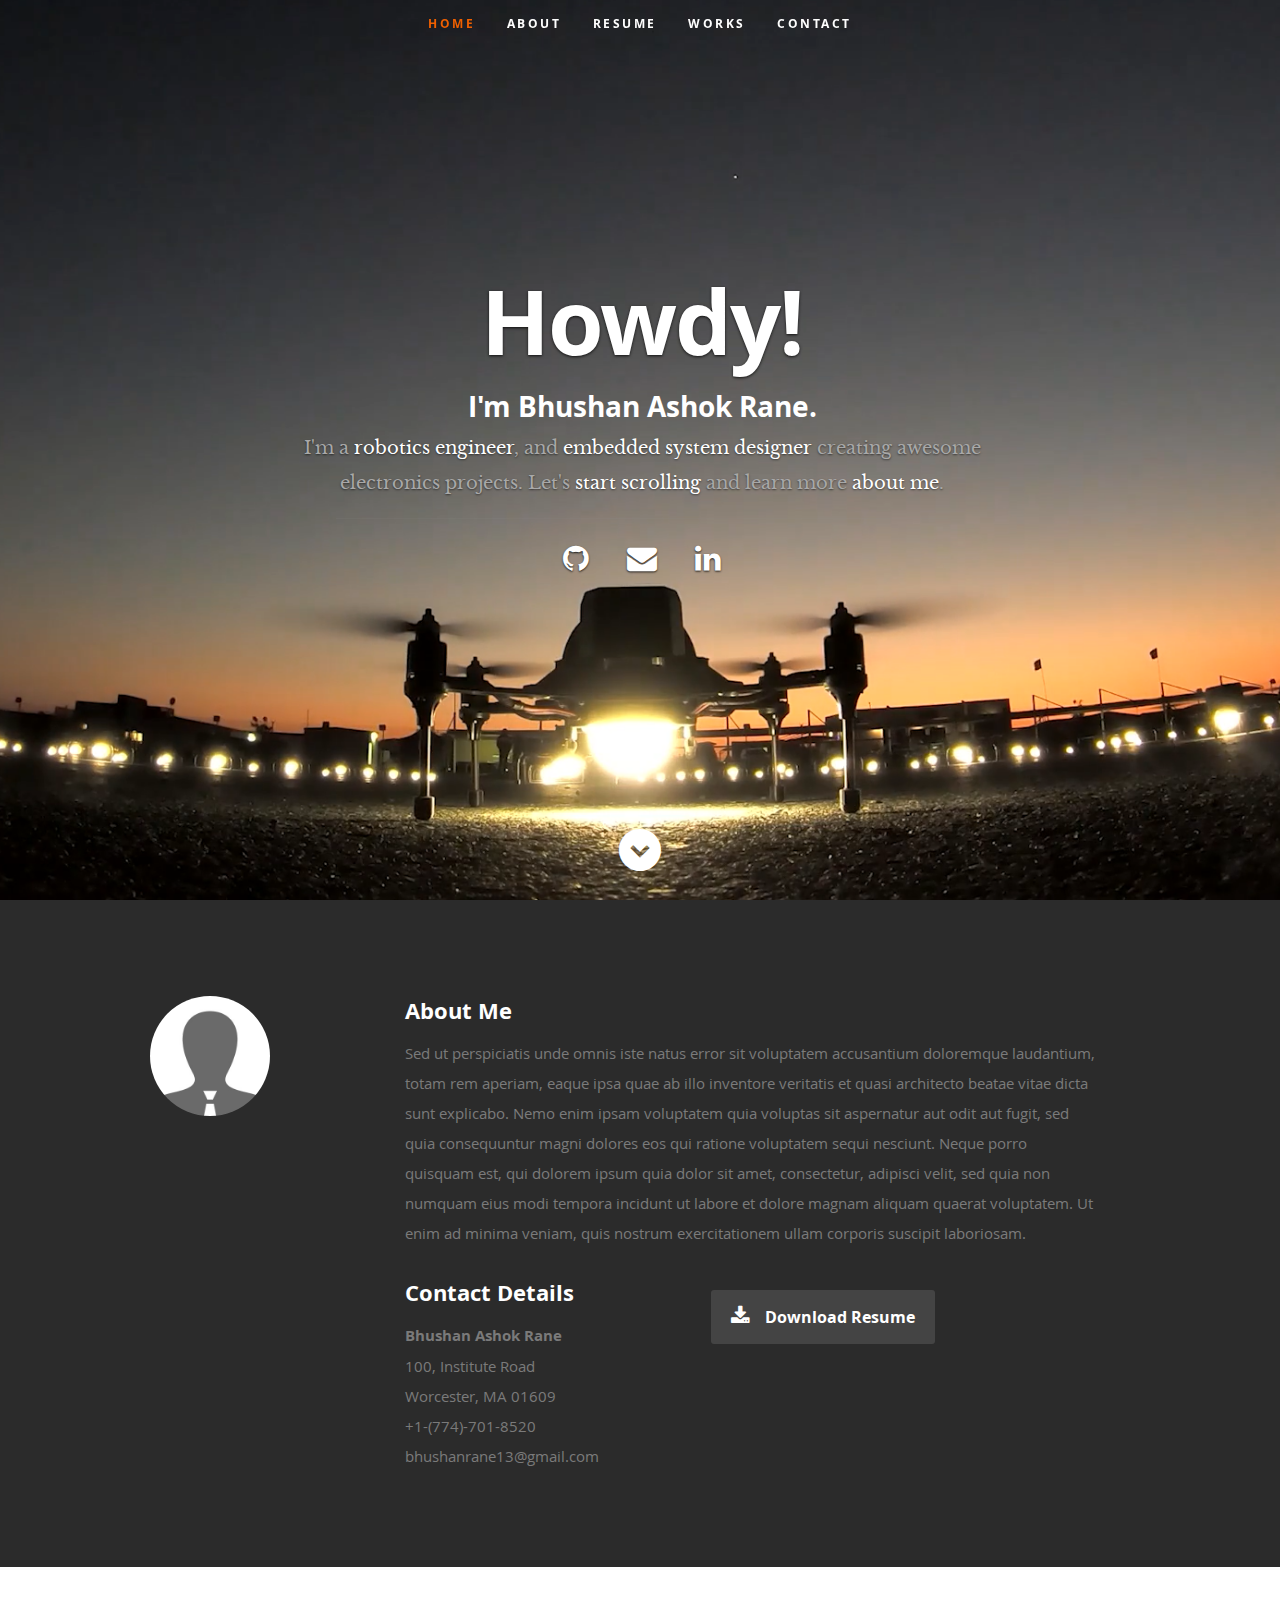
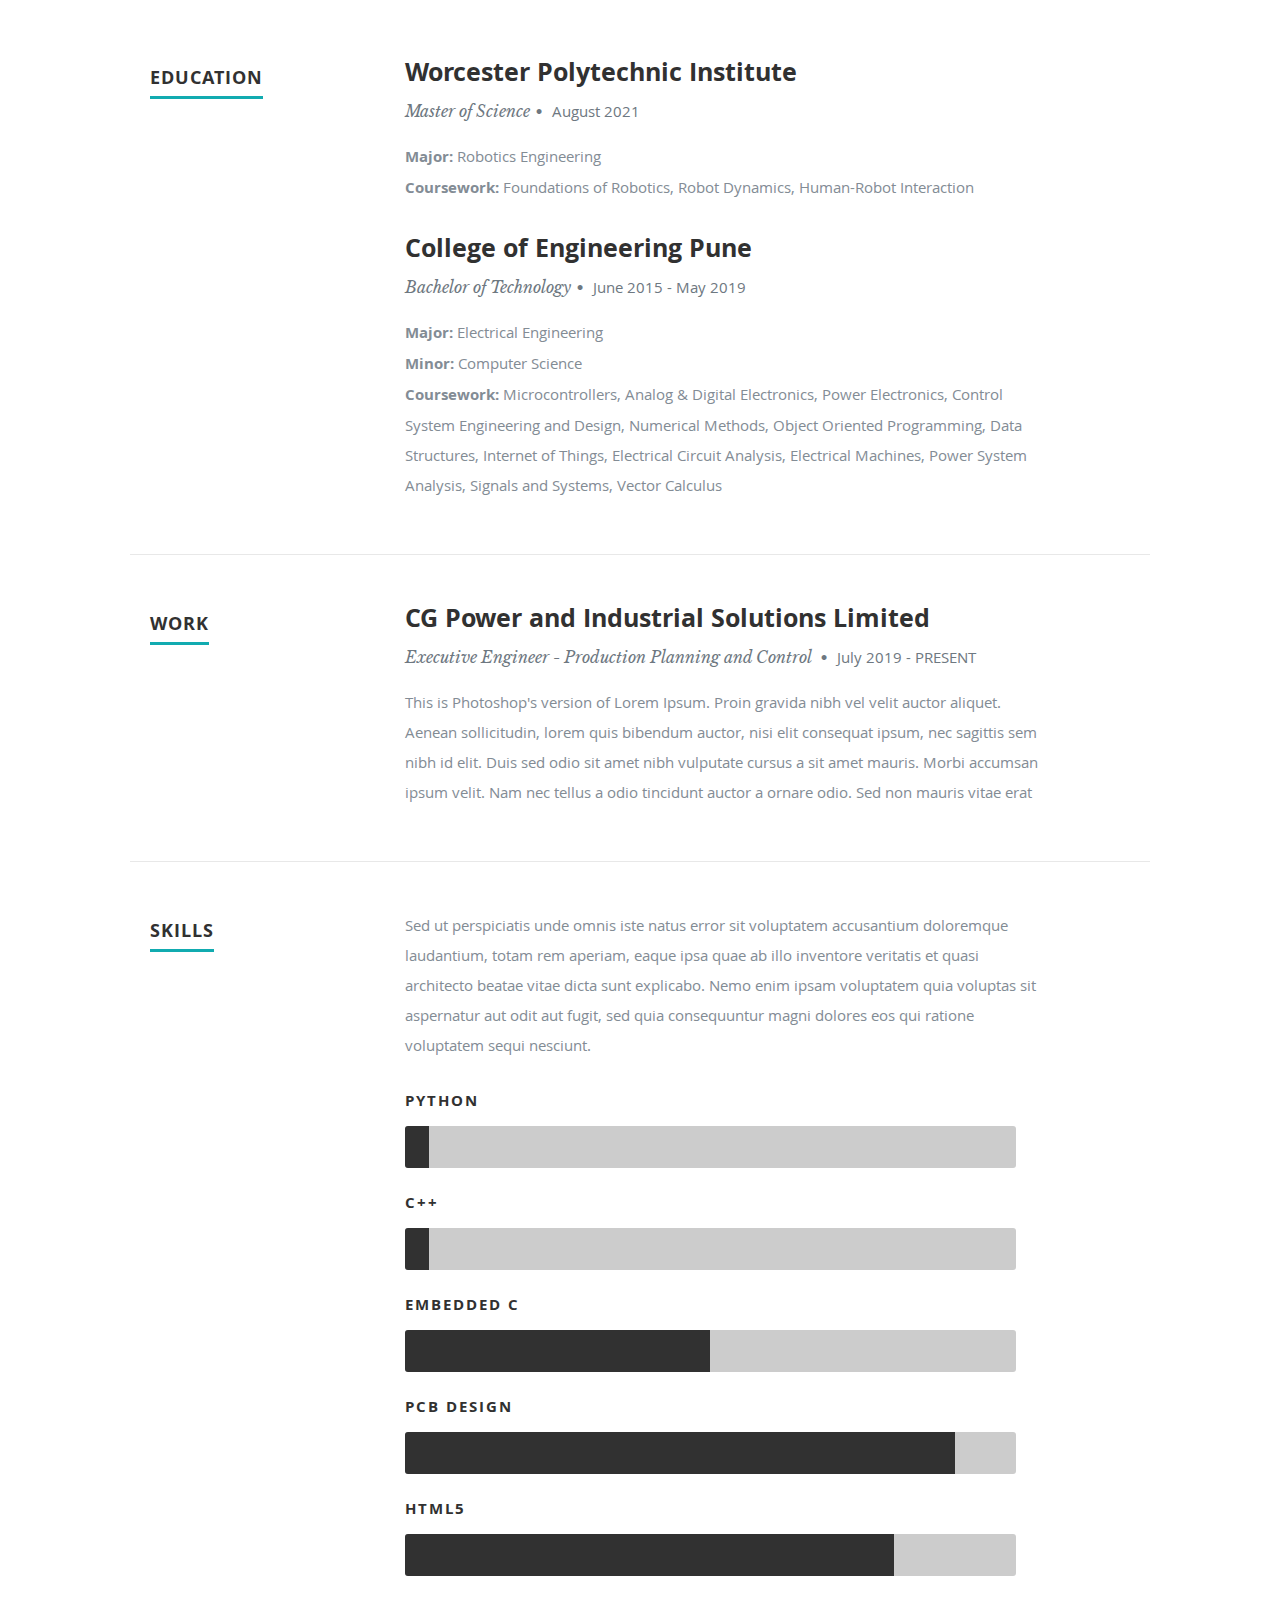
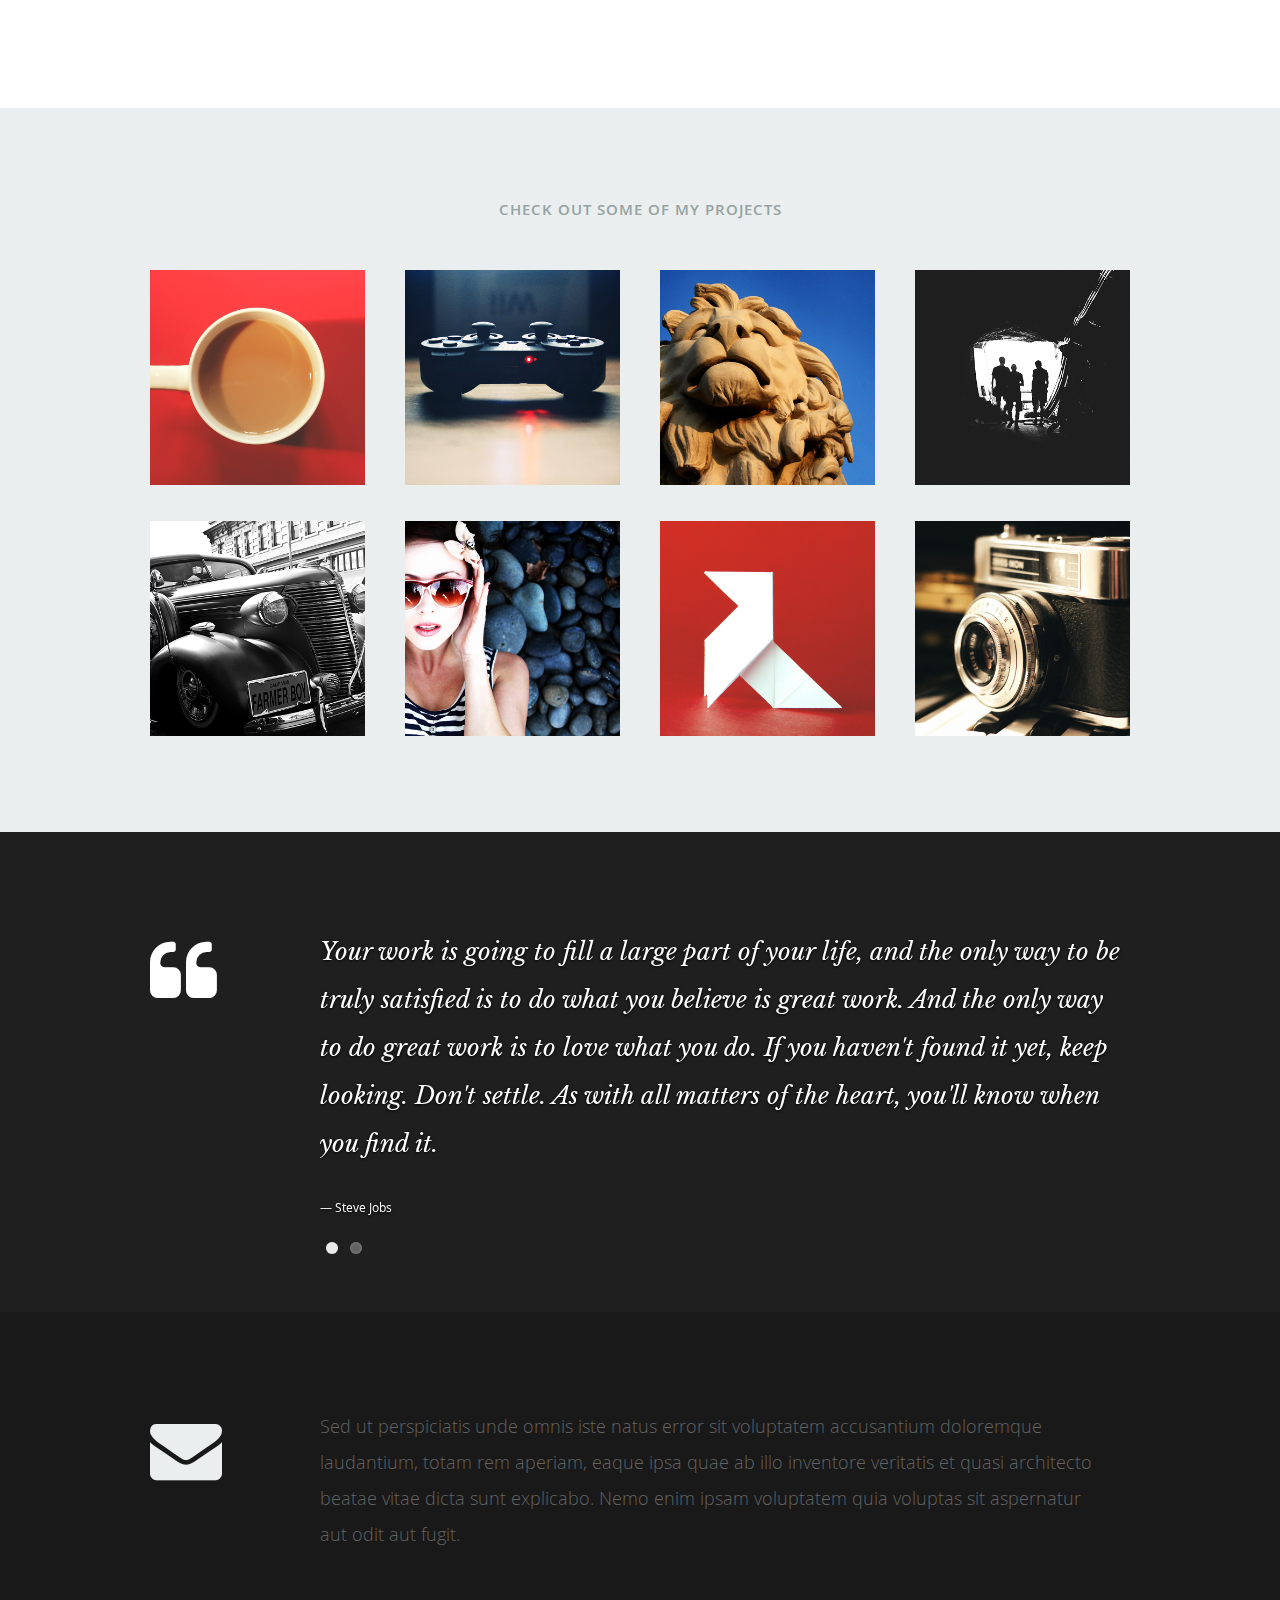
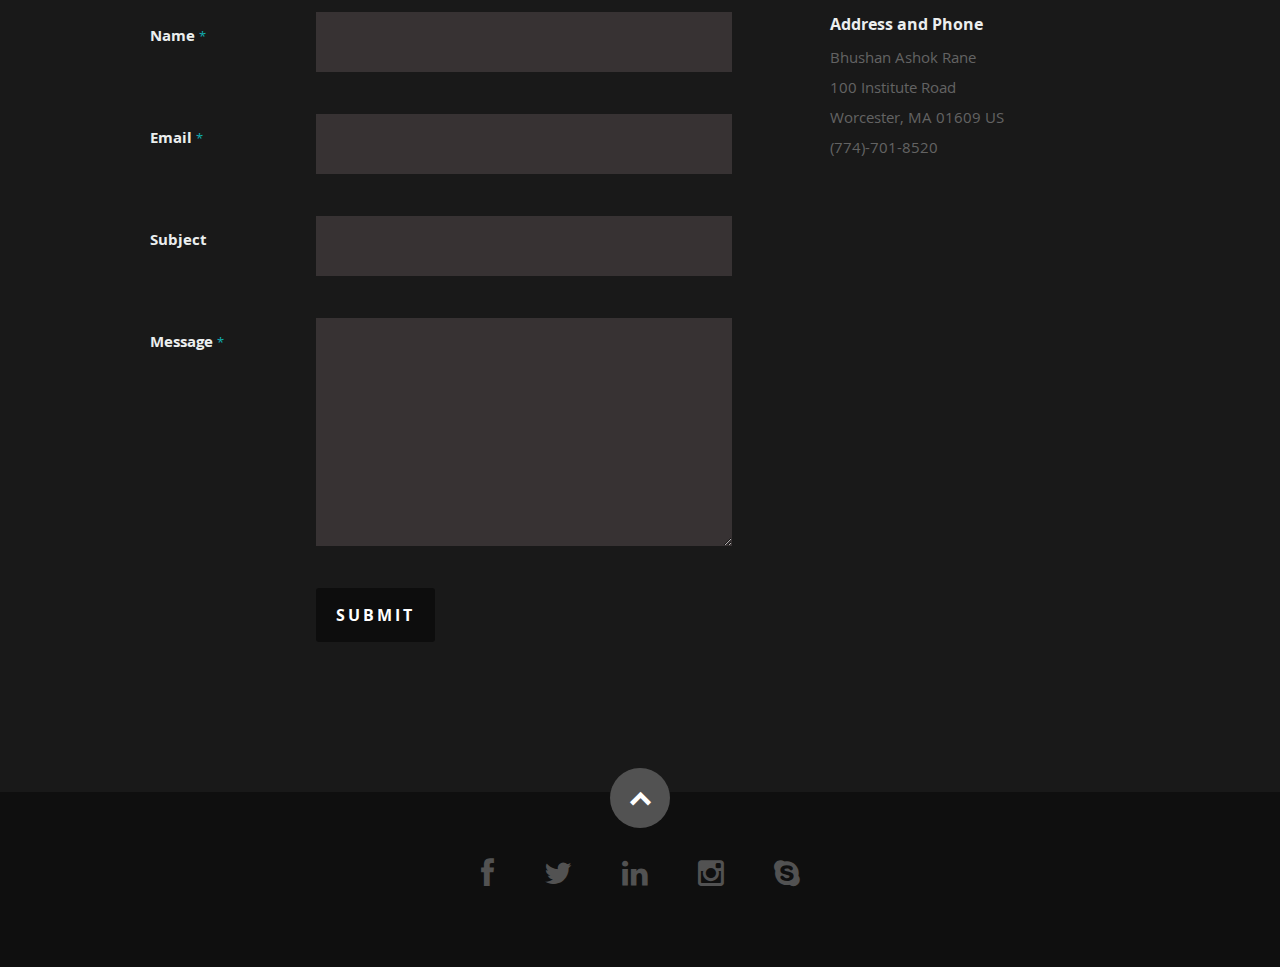
==== commit 88432e93: "Updated Contact Details and some layout" ====
--- a/index.html
+++ b/index.html
@@ -254,12 +254,11 @@
 				<div class="bars">
 
 				   <ul class="skills">
-					   <li><span class="bar-expand photoshop"></span><em>Photoshop</em></li>
-                  <li><span class="bar-expand illustrator"></span><em>Illustrator</em></li>
-						<li><span class="bar-expand wordpress"></span><em>Wordpress</em></li>
-						<li><span class="bar-expand css"></span><em>CSS</em></li>
+                        <li><span class="bar-expand Python"></span><em>Python</em></li>
+                        <li><span class="bar-expand "></span><em>C++</em></li>
+						<li><span class="bar-expand wordpress"></span><em>Embedded C</em></li>
+						<li><span class="bar-expand css"></span><em>PCB Design</em></li>
 						<li><span class="bar-expand html5"></span><em>HTML5</em></li>
-                  <li><span class="bar-expand jquery"></span><em>jQuery</em></li>
 					</ul>
 
 				</div><!-- end skill-bars -->
@@ -704,7 +703,7 @@
 
                   <div>
                      <label for="contactMessage">Message <span class="required">*</span></label>
-                     <textarea cols="50" rows="15" id="contactMessage" name="contactMessage"></textarea>
+                     <textarea cols="50" rows="8" id="contactMessage" name="contactMessage"></textarea>
                   </div>
 
                   <div>
@@ -733,14 +732,14 @@
 
 					   <h4>Address and Phone</h4>
 					   <p class="address">
-						   Jonathan Doe<br>
-						   1600 Amphitheatre Parkway <br>
-						   Mountain View, CA 94043 US<br>
-						   <span>(123) 456-7890</span>
+						   Bhushan Ashok Rane<br>
+						   100 Institute Road<br>
+						   Worcester, MA 01609 US<br>
+						   <span>(774)-701-8520</span>
 					   </p>
 
 				   </div>
-
+                <!--
                <div class="widget widget_tweets">
 
                   <h4 class="widget-title">Latest Tweets</h4>
@@ -765,7 +764,7 @@
                   </ul>
 
 		         </div>
-
+                   -->
             </aside>
 
       </div>
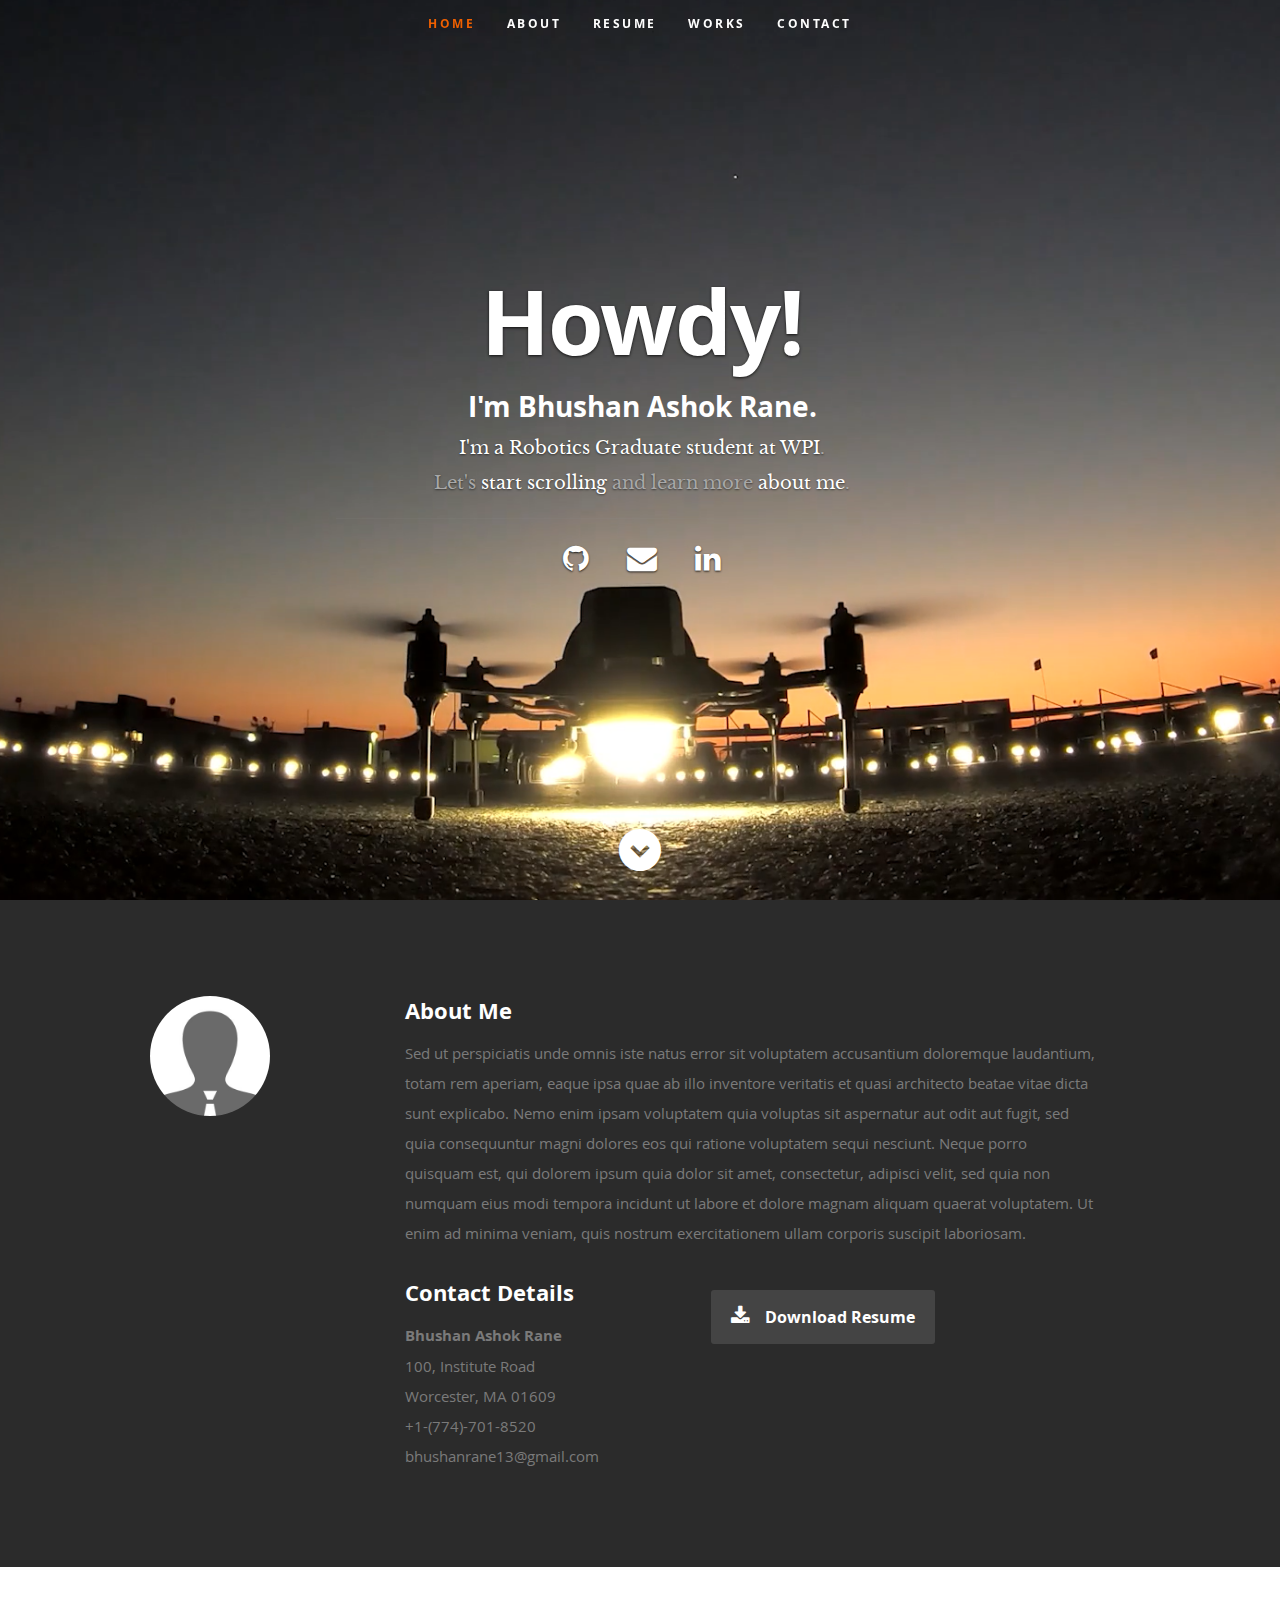
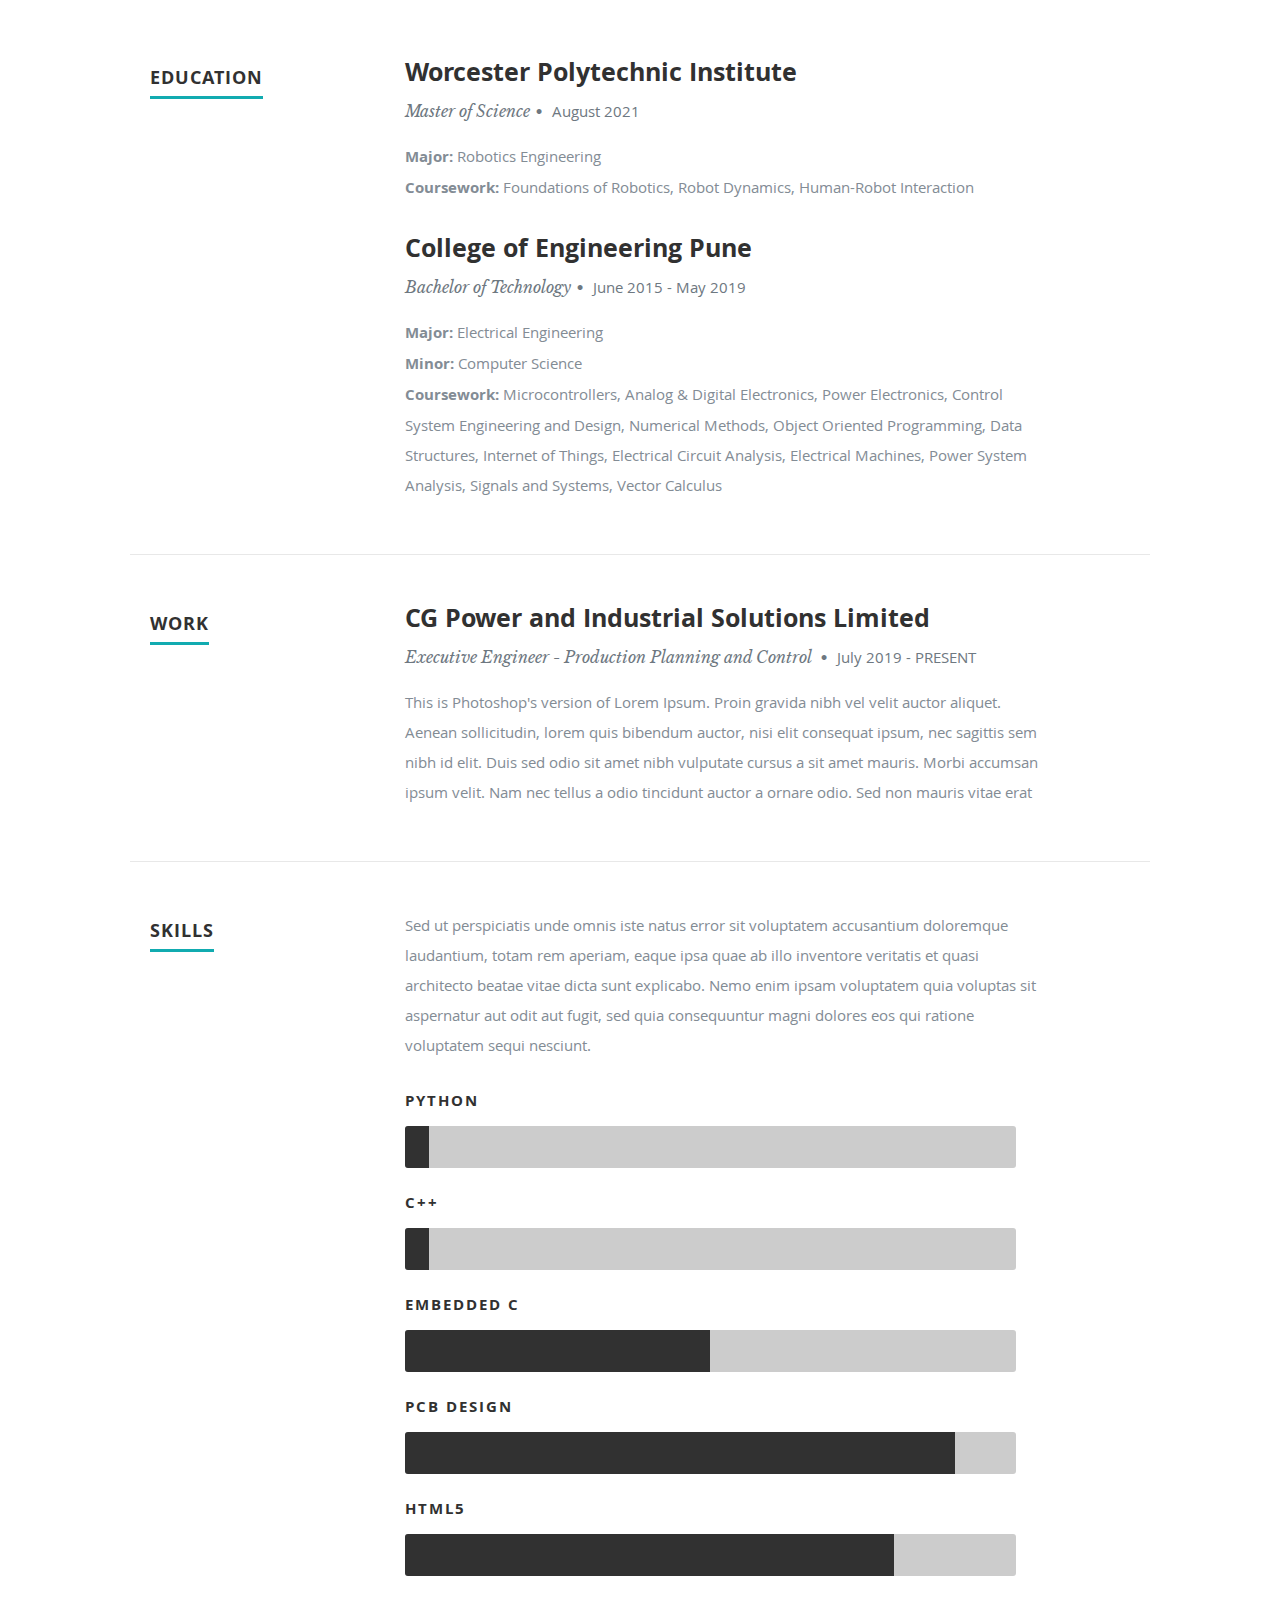
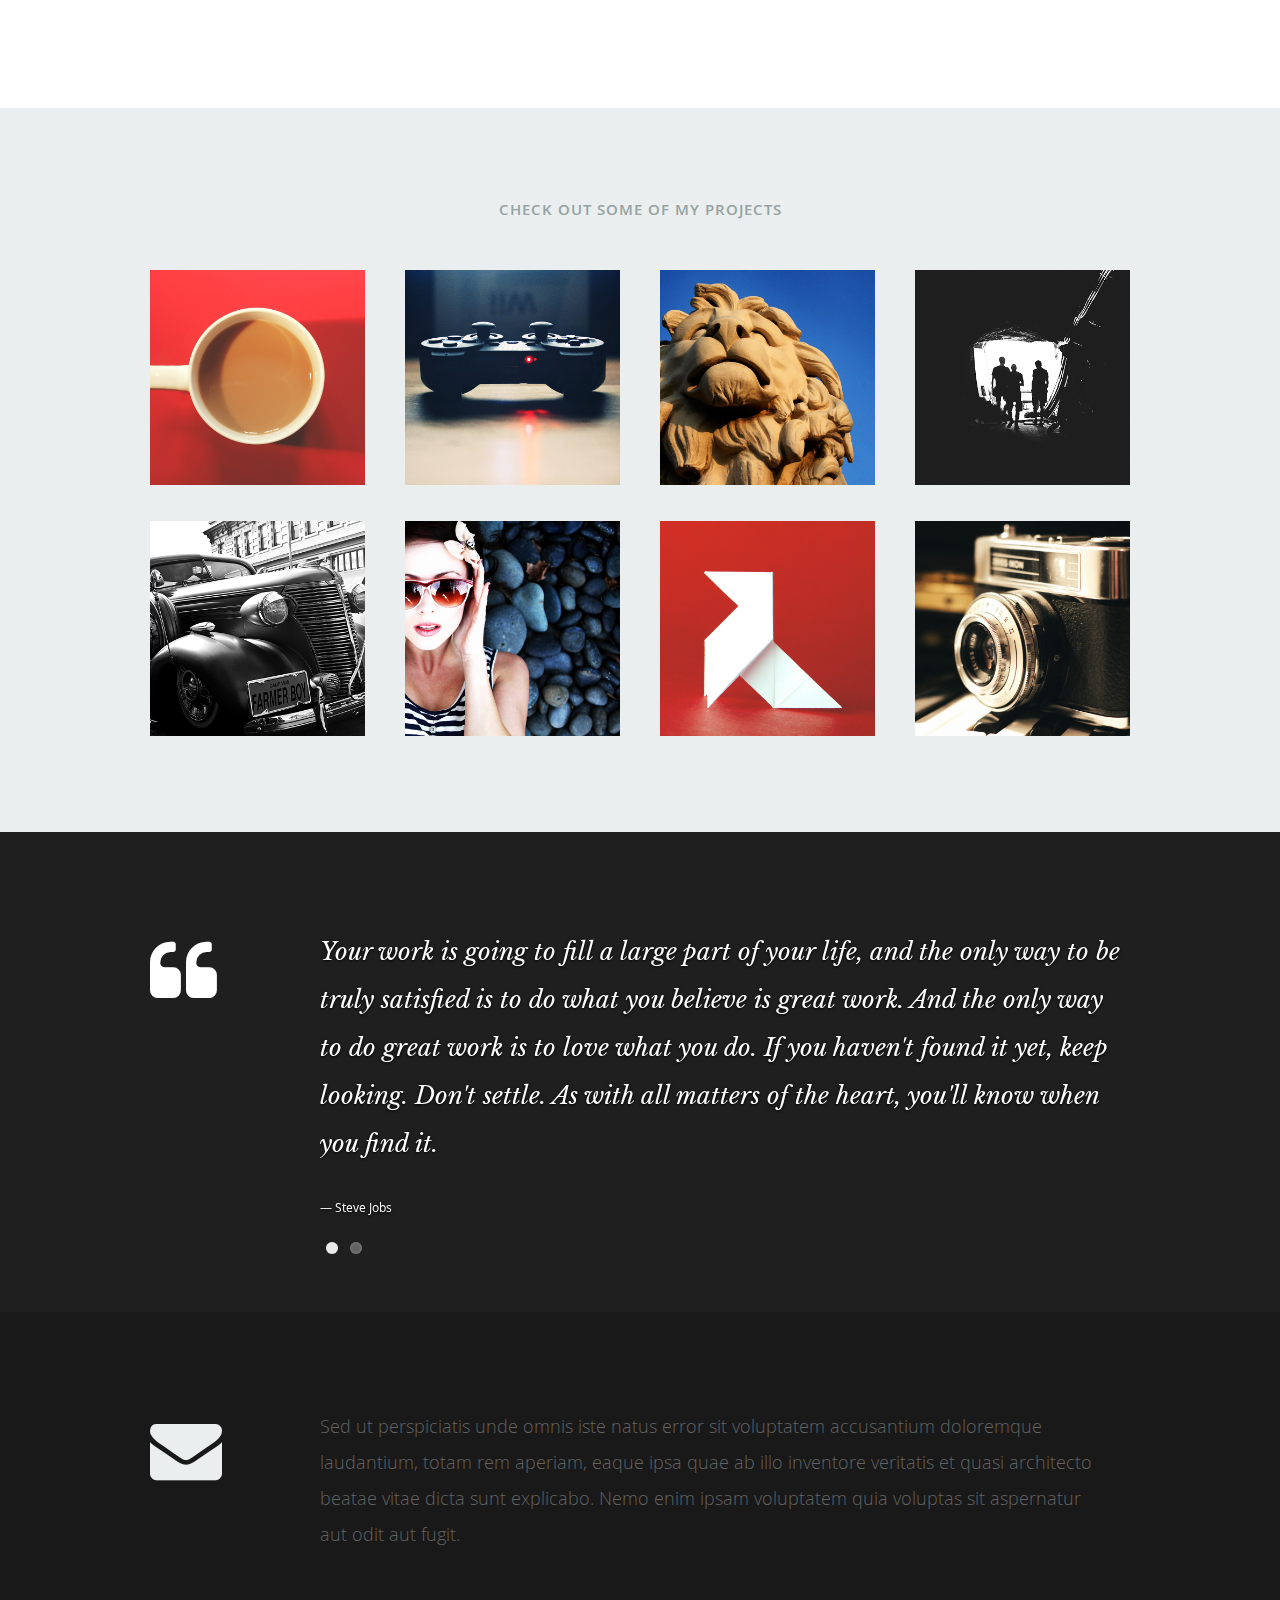
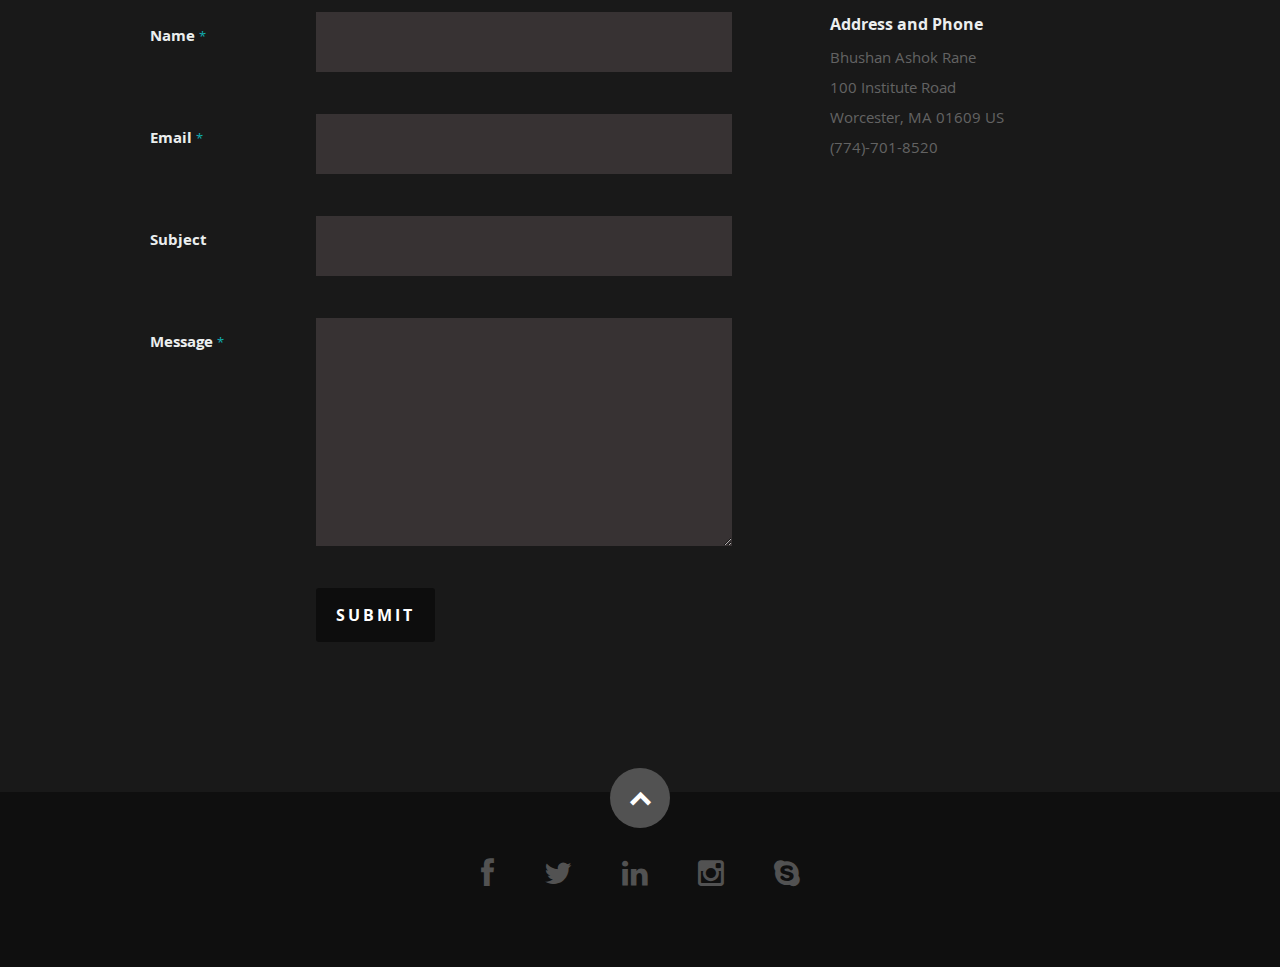
==== commit 9b13d1b2: "Updated Display Page details" ====
--- a/index.html
+++ b/index.html
@@ -58,8 +58,8 @@
          <div class="banner-text">
 			<h1 style="color: white" class="responsive-headline">Howdy!</h1>
             <h2 style="color: white" class="responsive-headline">I'm Bhushan Ashok Rane.</h2>
-            <h3>I'm a <span>robotics engineer</span>, and <span>embedded system designer</span> creating awesome electronics projects. Let's <a class="smoothscroll" href="#about">start scrolling</a>
-            and learn more <a class="smoothscroll" href="#about">about me</a>.</h3>
+            <h3><span>I'm a Robotics Graduate student at WPI</span>. <br>
+            Let's <a class="smoothscroll" href="#about">start scrolling</a> and learn more <a class="smoothscroll" href="#about">about me</a>.</h3>
             <hr />
             <ul class="social">
 			           <li><a style="color: white" href="https://github.com/ranebhushan" target="_blank"><i class="fa fa-github"></i></a></li>
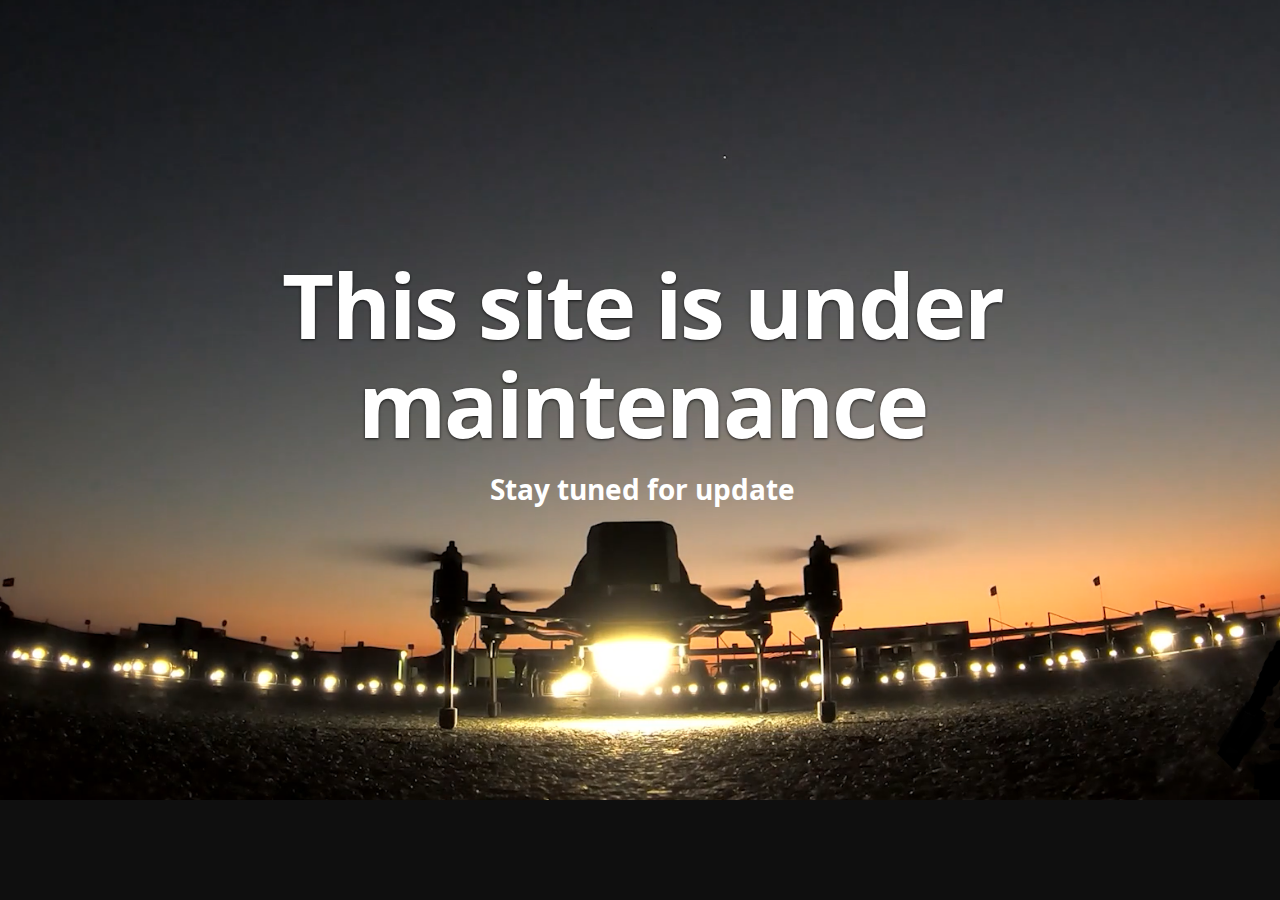
==== commit 60ee882f: "Added webpage for "Under Maintenance"" ====
--- a/index.html
+++ b/index.html
@@ -42,7 +42,7 @@
 
          <a class="mobile-btn" href="#nav-wrap" title="Show navigation">Show navigation</a>
 	      <a class="mobile-btn" href="#" title="Hide navigation">Hide navigation</a>
-
+        <!--
          <ul id="nav" class="nav">
 			<li class="current"><a class="smoothscroll" href="#home">Home</a></li>
             <li><a class="smoothscroll" href="#about">About</a></li>
@@ -56,756 +56,23 @@
 
       <div class="row banner">
          <div class="banner-text">
-			<h1 style="color: white" class="responsive-headline">Howdy!</h1>
-            <h2 style="color: white" class="responsive-headline">I'm Bhushan Ashok Rane.</h2>
-            <h3><span>I'm a Robotics Graduate student at WPI</span>. <br>
-            Let's <a class="smoothscroll" href="#about">start scrolling</a> and learn more <a class="smoothscroll" href="#about">about me</a>.</h3>
+			<h1 style="color: white" class="responsive-headline">This site is under maintenance</h1>
+            <h2 style="color: white" class="responsive-headline">Stay tuned for update</h2>
+            <!--<h3><span>Stay tuned!</span><a class="smoothscroll" href="#about">about me</a>.</h3>
+            
             <hr />
             <ul class="social">
 			           <li><a style="color: white" href="https://github.com/ranebhushan" target="_blank"><i class="fa fa-github"></i></a></li>
                  <li><a style="color: white" href="mailto: bhushanrane13@gmail.com"><i class="fa fa-envelope"></i></a></li>
                  <li><a style="color: white" href="https://www.linkedin.com/in/bhushan-rane-5858a443/" target="_blank"><i class="fa 	fa-linkedin"></i></a></li>
-                 <!--<li><a style="color: white" href="https://twitter.com/_bhushan_rane_" target="_blank"><i class="fa fa-twitter"></i></a></li>-->
+                 <!--<li><a style="color: white" href="https://twitter.com/_bhushan_rane_" target="_blank"><i class="fa fa-twitter"></i></a></li> 
+                 -->
             </ul>
+            
          </div>
       </div>
-
-      <p class="scrolldown">
-         <a class="smoothscroll" href="#about"><i class="icon-down-circle"></i></a>
-      </p>
-
    </header> <!-- Header End -->
-
-
-   <!-- About Section
-   ================================================== -->
-   <section id="about">
-
-      <div class="row">
-
-         <div class="three columns">
-
-            <img class="profile-pic"  src="images/profilepic.jpg" alt="" />
-
-         </div>
-
-         <div class="nine columns main-col">
-
-            <h2>About Me</h2>
-
-            <p>Sed ut perspiciatis unde omnis iste natus error sit voluptatem accusantium doloremque laudantium, totam rem aperiam,
-            eaque ipsa quae ab illo inventore veritatis et quasi architecto beatae vitae dicta sunt explicabo. Nemo enim ipsam
-            voluptatem quia voluptas sit aspernatur aut odit aut fugit, sed quia consequuntur magni dolores eos qui ratione
-            voluptatem sequi nesciunt. Neque porro quisquam est, qui dolorem ipsum quia dolor sit amet, consectetur, adipisci velit,
-            sed quia non numquam eius modi tempora incidunt ut labore et dolore magnam aliquam quaerat voluptatem.
-            Ut enim ad minima veniam, quis nostrum exercitationem ullam corporis suscipit laboriosam.
-            </p>
-
-            <div class="row">
-
-               <div class="columns contact-details">
-
-					<h2>Contact Details</h2>
-					<p class="address">
-						<span><b>Bhushan Ashok Rane</b></span><br>
-						<span>100, Institute Road<br>
-						         Worcester, MA 01609
-						</span><br>
-						   <span>+1-(774)-701-8520</span><br>
-						<span>bhushanrane13@gmail.com</span>
-					</p>
-
-               </div>
-
-               <div class="columns download">
-                  <p>
-                     <a href="#" class="button"><i class="fa fa-download"></i>Download Resume</a>
-                  </p>
-               </div>
-
-            </div> <!-- end row -->
-
-         </div> <!-- end .main-col -->
-
-      </div>
-
-   </section> <!-- About Section End-->
-
-
-   <!-- Resume Section
-   ================================================== -->
-   <section id="resume">
-
-      <!-- Education -->
-      <div class="row education">
-
-         <div class="three columns header-col">
-            <h1><span>Education</span></h1>
-         </div>
-
-         <div class="nine columns main-col">
-
-            <div class="row item">
-
-               <div class="twelve columns">
-
-                  <h3>Worcester Polytechnic Institute</h3>
-                  <p class="info">Master of Science<span>&bull;</span> <em class="date">August 2021</em></p>
-
-                  <p>
-                  <b>Major:</b> Robotics Engineering <br>
-                  <b>Coursework:</b> 	Foundations of Robotics, Robot Dynamics, Human-Robot Interaction              
-                  </p>
-
-               </div>
-
-            </div> <!-- item end -->
-
-            <div class="row item">
-
-               <div class="twelve columns">
-
-                  <h3>College of Engineering Pune</h3>
-                  <p class="info">Bachelor of Technology<span>&bull;</span> <em class="date">June 2015 - May 2019</em></p>
-
-                  <p>
-                    <b>Major:</b> Electrical Engineering <br>
-                    <b>Minor:</b> Computer Science <br>
-                    <b>Coursework:</b> 	Microcontrollers, Analog & Digital Electronics, Power Electronics, Control System Engineering and Design, Numerical Methods, Object Oriented Programming, Data Structures, Internet of Things, Electrical Circuit Analysis, Electrical Machines, Power System Analysis, Signals and Systems, Vector Calculus
-
-                  </p>
-
-               </div>
-
-            </div> <!-- item end -->
-
-         </div> <!-- main-col end -->
-
-      </div> <!-- End Education -->
-
-
-      <!-- Work -->
-      <div class="row work">
-
-         <div class="three columns header-col">
-            <h1><span>Work</span></h1>
-         </div>
-
-         <div class="nine columns main-col">
-
-            <!--
-            <div class="row item">
-
-               <div class="twelve columns">
-
-                  <h3>Awesome Design Studio</h3>
-                  <p class="info">Senior UX Designer <span>&bull;</span> <em class="date">March 2010 - Present</em></p>
-
-                  <p>
-                  Lorem ipsum dolor sit amet, consectetuer adipiscing elit. Aenean commodo ligula eget dolor. Aenean massa.
-                  Cum sociis natoque penatibus et magnis dis parturient montes, nascetur ridiculus mus. Donec quam felis,
-                  ultricies nec, pellentesque eu, pretium quis, sem. Nulla consequat massa quis enim.
-                  Donec pede justo, fringilla vel, aliquet nec, vulputate eget, arcu. Nullam dictum felis eu pede mollis pretium.
-                  </p>
-
-               </div>
-
-            </div> <!-- item end -->
-
-            <div class="row item">
-
-               <div class="twelve columns">
-
-                  <h3>CG Power and Industrial Solutions Limited</h3>
-                  <p class="info">Executive Engineer - Production Planning and Control <span>&bull;</span> <em class="date">July 2019 - PRESENT</em></p>
-
-                  <p>
-                  This is Photoshop's version  of Lorem Ipsum. Proin gravida nibh vel velit auctor aliquet.
-                  Aenean sollicitudin, lorem quis bibendum auctor, nisi elit consequat ipsum, nec sagittis sem
-                  nibh id elit. Duis sed odio sit amet nibh vulputate cursus a sit amet mauris. Morbi accumsan
-                  ipsum velit. Nam nec tellus a odio tincidunt auctor a ornare odio. Sed non  mauris vitae erat
-                  </p>
-
-               </div>
-
-            </div> <!-- item end -->
-
-         </div> <!-- main-col end -->
-
-      </div> <!-- End Work -->
-
-
-      <!-- Skills
-      ----------------------------------------------- -->
-      <div class="row skill">
-
-         <div class="three columns header-col">
-            <h1><span>Skills</span></h1>
-         </div>
-
-         <div class="nine columns main-col">
-
-            <p>Sed ut perspiciatis unde omnis iste natus error sit voluptatem accusantium doloremque laudantium, totam rem aperiam,
-            eaque ipsa quae ab illo inventore veritatis et quasi architecto beatae vitae dicta sunt explicabo. Nemo enim ipsam
-            voluptatem quia voluptas sit aspernatur aut odit aut fugit, sed quia consequuntur magni dolores eos qui ratione
-            voluptatem sequi nesciunt.
-            </p>
-
-				<div class="bars">
-
-				   <ul class="skills">
-                        <li><span class="bar-expand Python"></span><em>Python</em></li>
-                        <li><span class="bar-expand "></span><em>C++</em></li>
-						<li><span class="bar-expand wordpress"></span><em>Embedded C</em></li>
-						<li><span class="bar-expand css"></span><em>PCB Design</em></li>
-						<li><span class="bar-expand html5"></span><em>HTML5</em></li>
-					</ul>
-
-				</div><!-- end skill-bars -->
-
-			</div> <!-- main-col end -->
-
-      </div> <!-- End skills -->
-
-   </section> <!-- Resume Section End-->
-
-
-   <!-- Portfolio Section
-   ================================================== -->
-   <section id="portfolio">
-
-      <div class="row">
-
-         <div class="twelve columns collapsed">
-
-            <h1>Check Out Some of My Projects</h1>
-
-            <!-- portfolio-wrapper -->
-            <div id="portfolio-wrapper" class="bgrid-quarters s-bgrid-thirds cf">
-
-          	   <div class="columns portfolio-item">
-                  <div class="item-wrap">
-
-                     <a href="#modal-01" title="">
-                        <img alt="" src="images/portfolio/coffee.jpg">
-                        <div class="overlay">
-                           <div class="portfolio-item-meta">
-          					      <h5>Coffee</h5>
-                              <p>Illustrration</p>
-          					   </div>
-                        </div>
-                        <div class="link-icon"><i class="icon-plus"></i></div>
-                     </a>
-
-                  </div>
-          		</div> <!-- item end -->
-
-               <div class="columns portfolio-item">
-                  <div class="item-wrap">
-
-                     <a href="#modal-02" title="">
-                        <img alt="" src="images/portfolio/console.jpg">
-                        <div class="overlay">
-                           <div class="portfolio-item-meta">
-          					      <h5>Console</h5>
-                              <p>Web Development</p>
-          					   </div>
-                        </div>
-                        <div class="link-icon"><i class="icon-plus"></i></div>
-                     </a>
-
-                  </div>
-          		</div> <!-- item end -->
-
-               <div class="columns portfolio-item">
-                  <div class="item-wrap">
-
-                     <a href="#modal-03" title="">
-                        <img alt="" src="images/portfolio/judah.jpg">
-                        <div class="overlay">
-                           <div class="portfolio-item-meta">
-          					      <h5>Judah</h5>
-                              <p>Webdesign</p>
-          					   </div>
-                        </div>
-                        <div class="link-icon"><i class="icon-plus"></i></div>
-                     </a>
-
-                  </div>
-          		</div> <!-- item end -->
-
-               <div class="columns portfolio-item">
-                  <div class="item-wrap">
-
-                     <a href="#modal-04" title="">
-                        <img alt="" src="images/portfolio/into-the-light.jpg">
-                        <div class="overlay">
-                           <div class="portfolio-item-meta">
-          					      <h5>Into The Light</h5>
-                              <p>Photography</p>
-          					   </div>
-                        </div>
-                        <div class="link-icon"><i class="icon-plus"></i></div>
-                     </a>
-
-                  </div>
-          		</div> <!-- item end -->
-
-               <div class="columns portfolio-item">
-                  <div class="item-wrap">
-
-                     <a href="#modal-05" title="">
-                        <img alt="" src="images/portfolio/farmerboy.jpg">
-                        <div class="overlay">
-                           <div class="portfolio-item-meta">
-          					      <h5>Farmer Boy</h5>
-                              <p>Branding</p>
-          					   </div>
-                        </div>
-                        <div class="link-icon"><i class="icon-plus"></i></div>
-                     </a>
-
-                  </div>
-          		</div> <!-- item end -->
-
-               <div class="columns portfolio-item">
-                  <div class="item-wrap">
-
-                     <a href="#modal-06" title="">
-                        <img alt="" src="images/portfolio/girl.jpg">
-                        <div class="overlay">
-                           <div class="portfolio-item-meta">
-          					      <h5>Girl</h5>
-                              <p>Photography</p>
-          					   </div>
-                        </div>
-                        <div class="link-icon"><i class="icon-plus"></i></div>
-                     </a>
-
-                  </div>
-          		</div> <!-- item end -->
-
-               <div class="columns portfolio-item">
-                  <div class="item-wrap">
-
-                     <a href="#modal-07" title="">
-                        <img alt="" src="images/portfolio/origami.jpg">
-                        <div class="overlay">
-                           <div class="portfolio-item-meta">
-          					      <h5>Origami</h5>
-                              <p>Illustrration</p>
-          					   </div>
-                        </div>
-                        <div class="link-icon"><i class="icon-plus"></i></div>
-                     </a>
-
-                  </div>
-          		</div> <!-- item end -->
-
-               <div class="columns portfolio-item">
-                  <div class="item-wrap">
-
-                     <a href="#modal-08" title="">
-                        <img alt="" src="images/portfolio/retrocam.jpg">
-                        <div class="overlay">
-                           <div class="portfolio-item-meta">
-          					      <h5>Retrocam</h5>
-                              <p>Web Development</p>
-          					   </div>
-                        </div>
-                        <div class="link-icon"><i class="icon-plus"></i></div>
-                     </a>
-
-                  </div>
-          		</div>  <!-- item end -->
-
-            </div> <!-- portfolio-wrapper end -->
-
-         </div> <!-- twelve columns end -->
-
-
-         <!-- Modal Popup
-	      --------------------------------------------------------------- -->
-
-         <div id="modal-01" class="popup-modal mfp-hide">
-
-		      <img class="scale-with-grid" src="images/portfolio/modals/m-coffee.jpg" alt="" />
-
-		      <div class="description-box">
-			      <h4>Coffee Cup</h4>
-			      <p>Proin gravida nibh vel velit auctor aliquet. Aenean sollicitudin, lorem quis bibendum auctor, nisi elit consequat ipsum, nec sagittis sem nibh id elit.</p>
-               <span class="categories"><i class="fa fa-tag"></i>Branding, Webdesign</span>
-		      </div>
-
-            <div class="link-box">
-               <a href="http://www.behance.net">Details</a>
-		         <a class="popup-modal-dismiss">Close</a>
-            </div>
-
-	      </div><!-- modal-01 End -->
-
-         <div id="modal-02" class="popup-modal mfp-hide">
-
-		      <img class="scale-with-grid" src="images/portfolio/modals/m-console.jpg" alt="" />
-
-		      <div class="description-box">
-			      <h4>Console</h4>
-			      <p>Proin gravida nibh vel velit auctor aliquet. Aenean sollicitudin, lorem quis bibendum auctor, nisi elit consequat ipsum, nec sagittis sem nibh id elit.</p>
-               <span class="categories"><i class="fa fa-tag"></i>Branding, Web Development</span>
-		      </div>
-
-            <div class="link-box">
-               <a href="http://www.behance.net">Details</a>
-		         <a class="popup-modal-dismiss">Close</a>
-            </div>
-
-	      </div><!-- modal-02 End -->
-
-         <div id="modal-03" class="popup-modal mfp-hide">
-
-		      <img class="scale-with-grid" src="images/portfolio/modals/m-judah.jpg" alt="" />
-
-		      <div class="description-box">
-			      <h4>Judah</h4>
-			      <p>Proin gravida nibh vel velit auctor aliquet. Aenean sollicitudin, lorem quis bibendum auctor, nisi elit consequat ipsum, nec sagittis sem nibh id elit.</p>
-               <span class="categories"><i class="fa fa-tag"></i>Branding</span>
-		      </div>
-
-            <div class="link-box">
-               <a href="http://www.behance.net">Details</a>
-		         <a class="popup-modal-dismiss">Close</a>
-            </div>
-
-	      </div><!-- modal-03 End -->
-
-         <div id="modal-04" class="popup-modal mfp-hide">
-
-		      <img class="scale-with-grid" src="images/portfolio/modals/m-intothelight.jpg" alt="" />
-
-		      <div class="description-box">
-			      <h4>Into the Light</h4>
-			      <p>Proin gravida nibh vel velit auctor aliquet. Aenean sollicitudin, lorem quis bibendum auctor, nisi elit consequat ipsum, nec sagittis sem nibh id elit.</p>
-               <span class="categories"><i class="fa fa-tag"></i>Photography</span>
-		      </div>
-
-            <div class="link-box">
-               <a href="http://www.behance.net">Details</a>
-		         <a class="popup-modal-dismiss">Close</a>
-            </div>
-
-	      </div><!-- modal-04 End -->
-
-         <div id="modal-05" class="popup-modal mfp-hide">
-
-		      <img class="scale-with-grid" src="images/portfolio/modals/m-farmerboy.jpg" alt="" />
-
-		      <div class="description-box">
-			      <h4>Farmer Boy</h4>
-			      <p>Proin gravida nibh vel velit auctor aliquet. Aenean sollicitudin, lorem quis bibendum auctor, nisi elit consequat ipsum, nec sagittis sem nibh id elit.</p>
-               <span class="categories"><i class="fa fa-tag"></i>Branding, Webdesign</span>
-		      </div>
-
-            <div class="link-box">
-               <a href="http://www.behance.net">Details</a>
-		         <a class="popup-modal-dismiss">Close</a>
-            </div>
-
-	      </div><!-- modal-05 End -->
-
-         <div id="modal-06" class="popup-modal mfp-hide">
-
-		      <img class="scale-with-grid" src="images/portfolio/modals/m-girl.jpg" alt="" />
-
-		      <div class="description-box">
-			      <h4>Girl</h4>
-			      <p>Proin gravida nibh vel velit auctor aliquet. Aenean sollicitudin, lorem quis bibendum auctor, nisi elit consequat ipsum, nec sagittis sem nibh id elit.</p>
-               <span class="categories"><i class="fa fa-tag"></i>Photography</span>
-		      </div>
-
-            <div class="link-box">
-               <a href="http://www.behance.net">Details</a>
-		         <a class="popup-modal-dismiss">Close</a>
-            </div>
-
-	      </div><!-- modal-06 End -->
-
-         <div id="modal-07" class="popup-modal mfp-hide">
-
-		      <img class="scale-with-grid" src="images/portfolio/modals/m-origami.jpg" alt="" />
-
-		      <div class="description-box">
-			      <h4>Origami</h4>
-			      <p>Proin gravida nibh vel velit auctor aliquet. Aenean sollicitudin, lorem quis bibendum auctor, nisi elit consequat ipsum, nec sagittis sem nibh id elit.</p>
-               <span class="categories"><i class="fa fa-tag"></i>Branding, Illustration</span>
-		      </div>
-
-            <div class="link-box">
-               <a href="http://www.behance.net">Details</a>
-		         <a class="popup-modal-dismiss">Close</a>
-            </div>
-
-	      </div><!-- modal-07 End -->
-
-         <div id="modal-08" class="popup-modal mfp-hide">
-
-		      <img class="scale-with-grid" src="images/portfolio/modals/m-retrocam.jpg" alt="" />
-
-		      <div class="description-box">
-			      <h4>Retrocam</h4>
-			      <p>Proin gravida nibh vel velit auctor aliquet. Aenean sollicitudin, lorem quis bibendum auctor, nisi elit consequat ipsum, nec sagittis sem nibh id elit.</p>
-               <span class="categories"><i class="fa fa-tag"></i>Webdesign, Photography</span>
-		      </div>
-
-            <div class="link-box">
-               <a href="http://www.behance.net">Details</a>
-		         <a class="popup-modal-dismiss">Close</a>
-            </div>
-
-	      </div><!-- modal-01 End -->
-
-
-      </div> <!-- row End -->
-
-   </section> <!-- Portfolio Section End-->
-
-
-   <!-- Call-To-Action Section
-   ================================================== -->
-   <!-- <section id="call-to-action">
-
-      <div class="row">
-
-         <div class="two columns header-col">
-
-            <h1><span>Get Hosting.</span></h1>
-
-         </div>
-
-         <div class="seven columns">
-
-            <h2><a href="http://www.dreamhost.com/r.cgi?287326|STYLESHOUT">Host This Template on Dreamhost.</a></h2>
-            <p>Looking for an awesome and reliable webhosting? Try <a href="http://www.dreamhost.com/r.cgi?287326|STYLESHOUT"><span>DreamHost</span></a>.
-					Get <span>$50 off</span> when you sign up with the promocode <span>STYLESHOUT</span>.-->
-					<!-- Simply type	the promocode in the box labeled “Promo Code” when placing your order. -->
-                    <!-- </p>
-
-         </div>
-
-         <div class="three columns action">
-
-            <a href="http://www.dreamhost.com/r.cgi?287326|STYLESHOUT" class="button">Sign Up Now</a>
-
-         </div>
-
-      </div>
-
-   </section> <!-- Call-To-Action Section End-->
-
-
-   <!-- Testimonials Section
-   ================================================== -->
-   <section id="testimonials">
-
-      <div class="text-container">
-
-         <div class="row">
-
-            <div class="two columns header-col">
-
-               <h1><span>Client Testimonials</span></h1>
-
-            </div>
-
-            <div class="ten columns flex-container">
-
-               <div class="flexslider">
-
-                  <ul class="slides">
-
-                     <li>
-                        <blockquote>
-                           <p>Your work is going to fill a large part of your life, and the only way to be truly satisfied is
-                           to do what you believe is great work. And the only way to do great work is to love what you do.
-                           If you haven't found it yet, keep looking. Don't settle. As with all matters of the heart, you'll know when you find it.
-                           </p>
-                           <cite>Steve Jobs</cite>
-                        </blockquote>
-                     </li> <!-- slide ends -->
-
-                     <li>
-                        <blockquote>
-                           <p>This is Photoshop's version  of Lorem Ipsum. Proin gravida nibh vel velit auctor aliquet.
-                           Aenean sollicitudin, lorem quis bibendum auctor, nisi elit consequat ipsum, nec sagittis sem
-                           nibh id elit. Duis sed odio sit amet nibh vulputate cursus a sit amet mauris.
-                           </p>
-                           <cite>Mr. Adobe</cite>
-                        </blockquote>
-                     </li> <!-- slide ends -->
-
-                  </ul>
-
-               </div> <!-- div.flexslider ends -->
-
-            </div> <!-- div.flex-container ends -->
-
-         </div> <!-- row ends -->
-
-       </div>  <!-- text-container ends -->
-
-   </section> <!-- Testimonials Section End-->
-
-
-   <!-- Contact Section
-   ================================================== -->
-   <section id="contact">
-
-         <div class="row section-head">
-
-            <div class="two columns header-col">
-
-               <h1><span>Get In Touch.</span></h1>
-
-            </div>
-
-            <div class="ten columns">
-
-                  <p class="lead">Sed ut perspiciatis unde omnis iste natus error sit voluptatem accusantium doloremque laudantium, totam rem aperiam,
-                  eaque ipsa quae ab illo inventore veritatis et quasi architecto beatae vitae dicta sunt explicabo. Nemo enim ipsam
-                  voluptatem quia voluptas sit aspernatur aut odit aut fugit.
-                  </p>
-
-            </div>
-
-         </div>
-
-         <div class="row">
-
-            <div class="eight columns">
-
-               <!-- form -->
-               <form action="" method="post" id="contactForm" name="contactForm">
-					<fieldset>
-
-                  <div>
-						   <label for="contactName">Name <span class="required">*</span></label>
-						   <input type="text" value="" size="35" id="contactName" name="contactName">
-                  </div>
-
-                  <div>
-						   <label for="contactEmail">Email <span class="required">*</span></label>
-						   <input type="text" value="" size="35" id="contactEmail" name="contactEmail">
-                  </div>
-
-                  <div>
-						   <label for="contactSubject">Subject</label>
-						   <input type="text" value="" size="35" id="contactSubject" name="contactSubject">
-                  </div>
-
-                  <div>
-                     <label for="contactMessage">Message <span class="required">*</span></label>
-                     <textarea cols="50" rows="8" id="contactMessage" name="contactMessage"></textarea>
-                  </div>
-
-                  <div>
-                     <button class="submit">Submit</button>
-                     <span id="image-loader">
-                        <img alt="" src="images/loader.gif">
-                     </span>
-                  </div>
-
-					</fieldset>
-				   </form> <!-- Form End -->
-
-               <!-- contact-warning -->
-               <div id="message-warning"> Error boy</div>
-               <!-- contact-success -->
-				   <div id="message-success">
-                  <i class="fa fa-check"></i>Your message was sent, thank you!<br>
-				   </div>
-
-            </div>
-
-
-            <aside class="four columns footer-widgets">
-
-               <div class="widget widget_contact">
-
-					   <h4>Address and Phone</h4>
-					   <p class="address">
-						   Bhushan Ashok Rane<br>
-						   100 Institute Road<br>
-						   Worcester, MA 01609 US<br>
-						   <span>(774)-701-8520</span>
-					   </p>
-
-				   </div>
-                <!--
-               <div class="widget widget_tweets">
-
-                  <h4 class="widget-title">Latest Tweets</h4>
-
-                  <ul id="twitter">
-                     <li>
-                        <span>
-                        This is Photoshop's version  of Lorem Ipsum. Proin gravida nibh vel velit auctor aliquet.
-                        Aenean sollicitudin, lorem quis bibendum auctor, nisi elit consequat ipsum
-                        <a href="#">http://t.co/CGIrdxIlI3</a>
-                        </span>
-                        <b><a href="#">2 Days Ago</a></b>
-                     </li>
-                     <li>
-                        <span>
-                        Sed ut perspiciatis unde omnis iste natus error sit voluptatem accusantium doloremque laudantium, totam rem aperiam,
-                        eaque ipsa quae ab illo inventore veritatis et quasi
-                        <a href="#">http://t.co/CGIrdxIlI3</a>
-                        </span>
-                        <b><a href="#">3 Days Ago</a></b>
-                     </li>
-                  </ul>
-
-		         </div>
-                   -->
-            </aside>
-
-      </div>
-
-   </section> <!-- Contact Section End-->
-
-   <!-- footer
-   ================================================== -->
-   <footer>
-
-      <div class="row">
-
-         <div class="twelve columns">
-
-            <ul class="social-links">
-               <li><a href="https://www.facebook.com/profile.php?id=100001083051033" target="_blank" ><i class="fa fa-facebook"></i></a></li>
-               <li><a href="https://twitter.com/_bhushan_rane_" target="_blank" ><i class="fa fa-twitter"></i></a></li>
-               <li><a href="https://www.linkedin.com/in/bhushan-rane-5858a443/" target="_blank" ><i class="fa fa-linkedin"></i></a></li>
-               <li><a href="https://www.instagram.com/_bomb_has_been_planted_/" target="_blank" ><i class="fa fa-instagram"></i></a></li>
-               <li><a href="https://join.skype.com/invite/f3KltOPX6G8s" target="_blank" ><i class="fa fa-skype"></i></a></li>
-            </ul>
-         </div>
-
-         <div id="go-top"><a class="smoothscroll" title="Back to Top" href="#home"><i class="icon-up-open"></i></a></div>
-
-      </div>
-
-   </footer> <!-- Footer End-->
-
-   <!-- Java Script
-   ================================================== -->
-   <script src="http://ajax.googleapis.com/ajax/libs/jquery/1.10.2/jquery.min.js"></script>
-   <script>window.jQuery || document.write('<script src="js/jquery-1.10.2.min.js"><\/script>')</script>
-   <script type="text/javascript" src="js/jquery-migrate-1.2.1.min.js"></script>
-
-   <script src="js/jquery.flexslider.js"></script>
-   <script src="js/waypoints.js"></script>
-   <script src="js/jquery.fittext.js"></script>
-   <script src="js/magnific-popup.js"></script>
-   <script src="js/init.js"></script>
-
+    
 </body>
 
 </html>
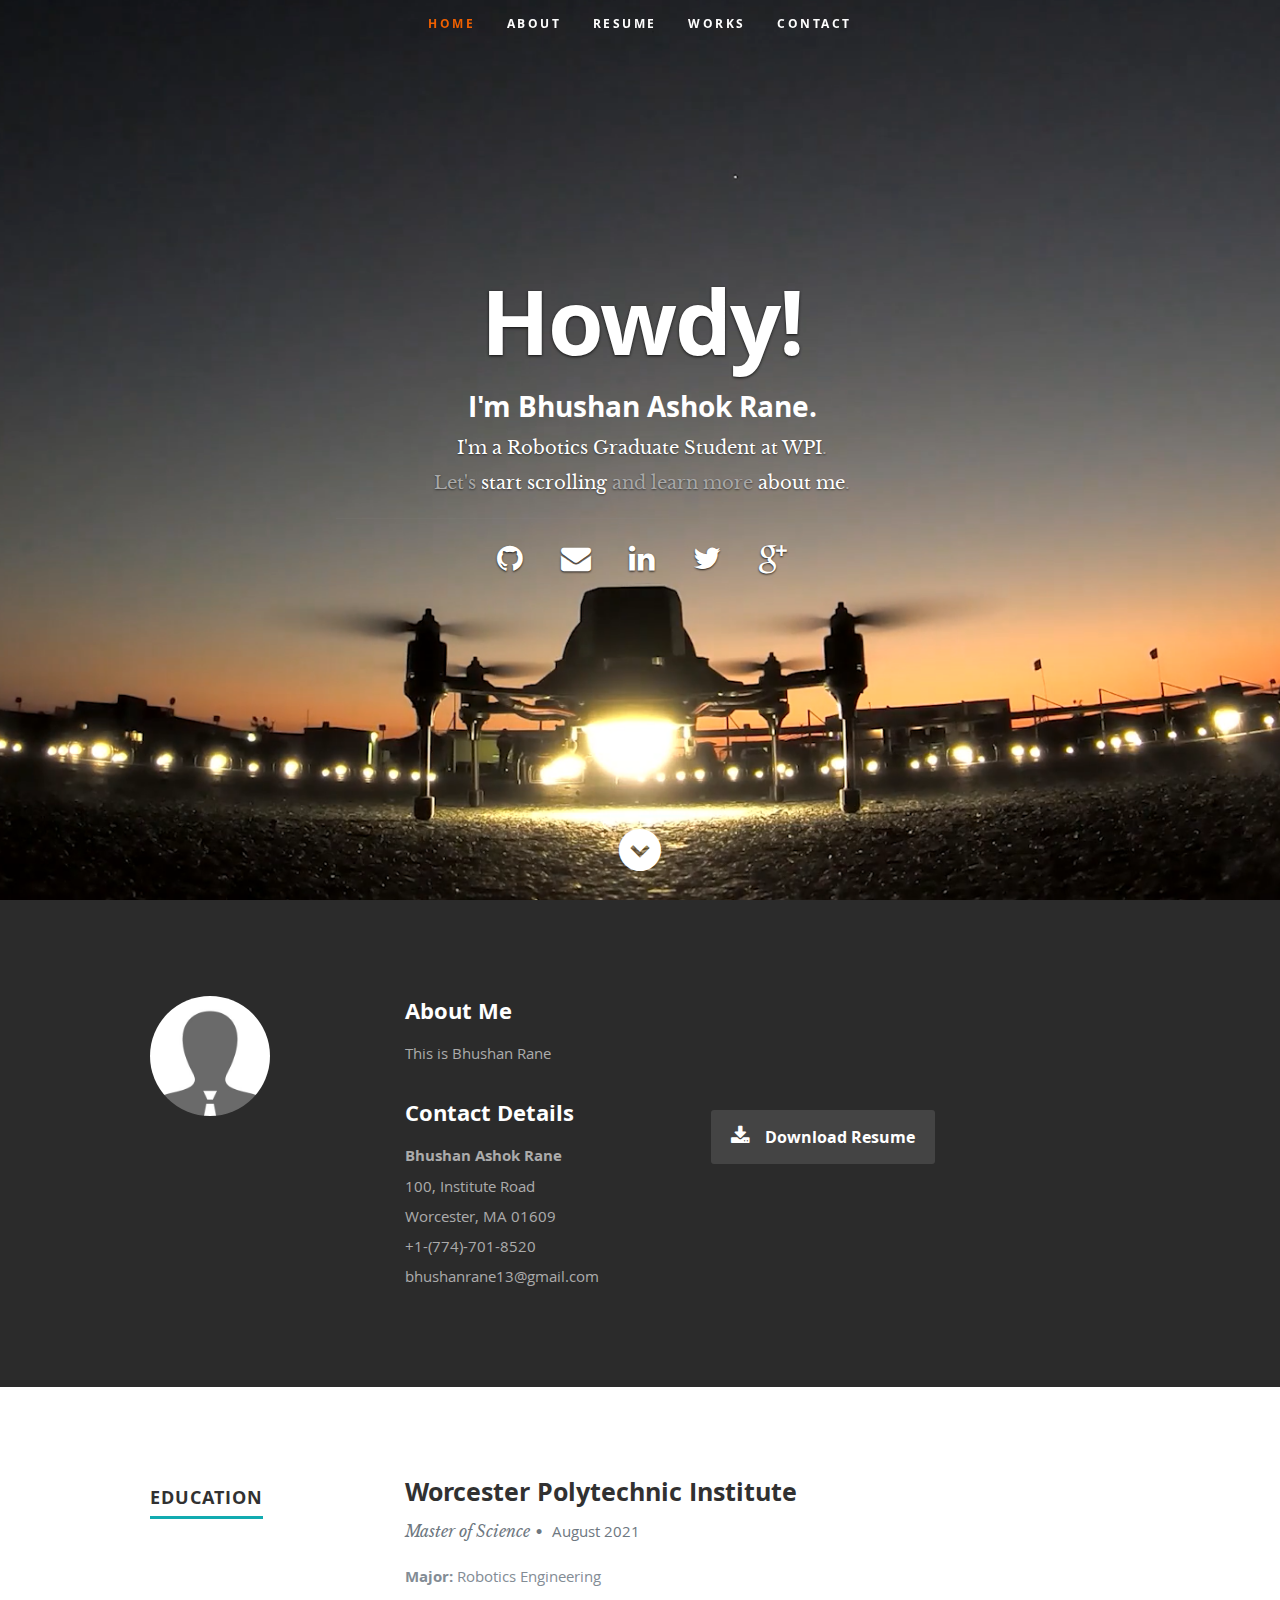
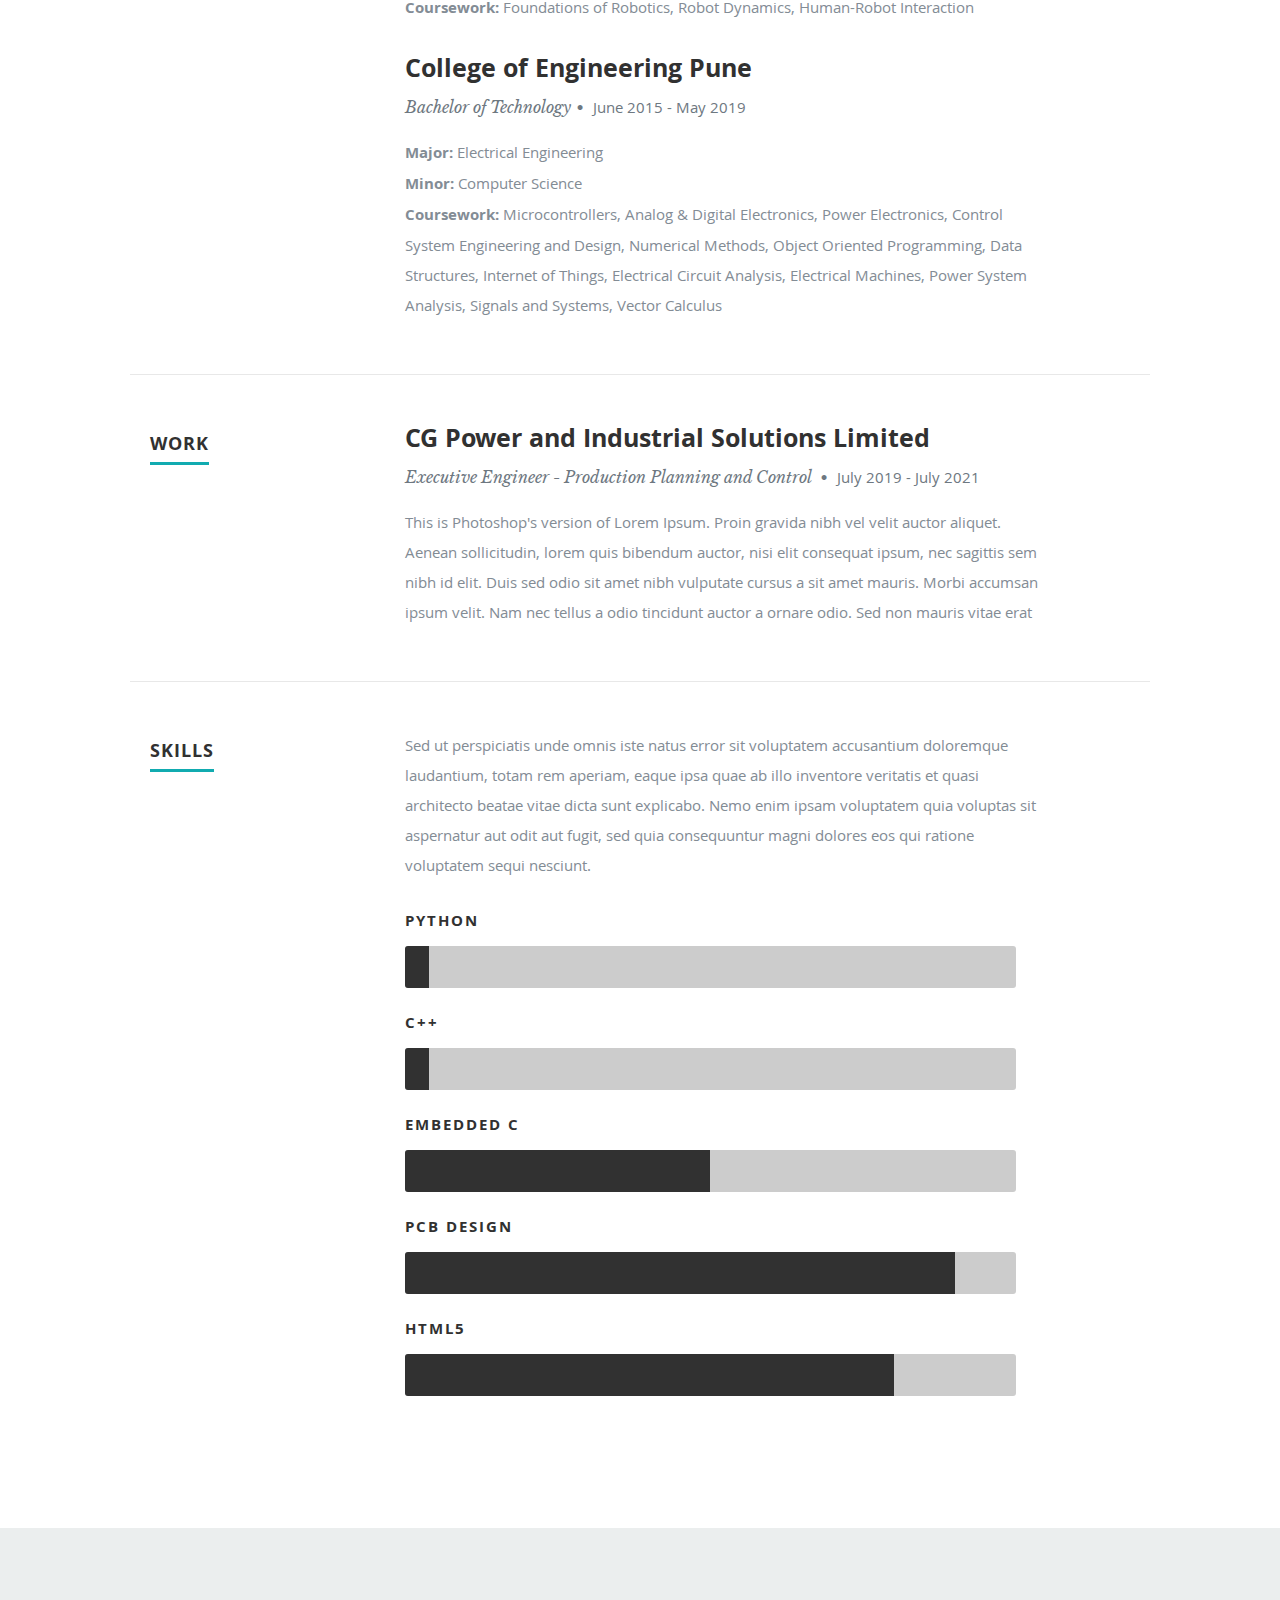
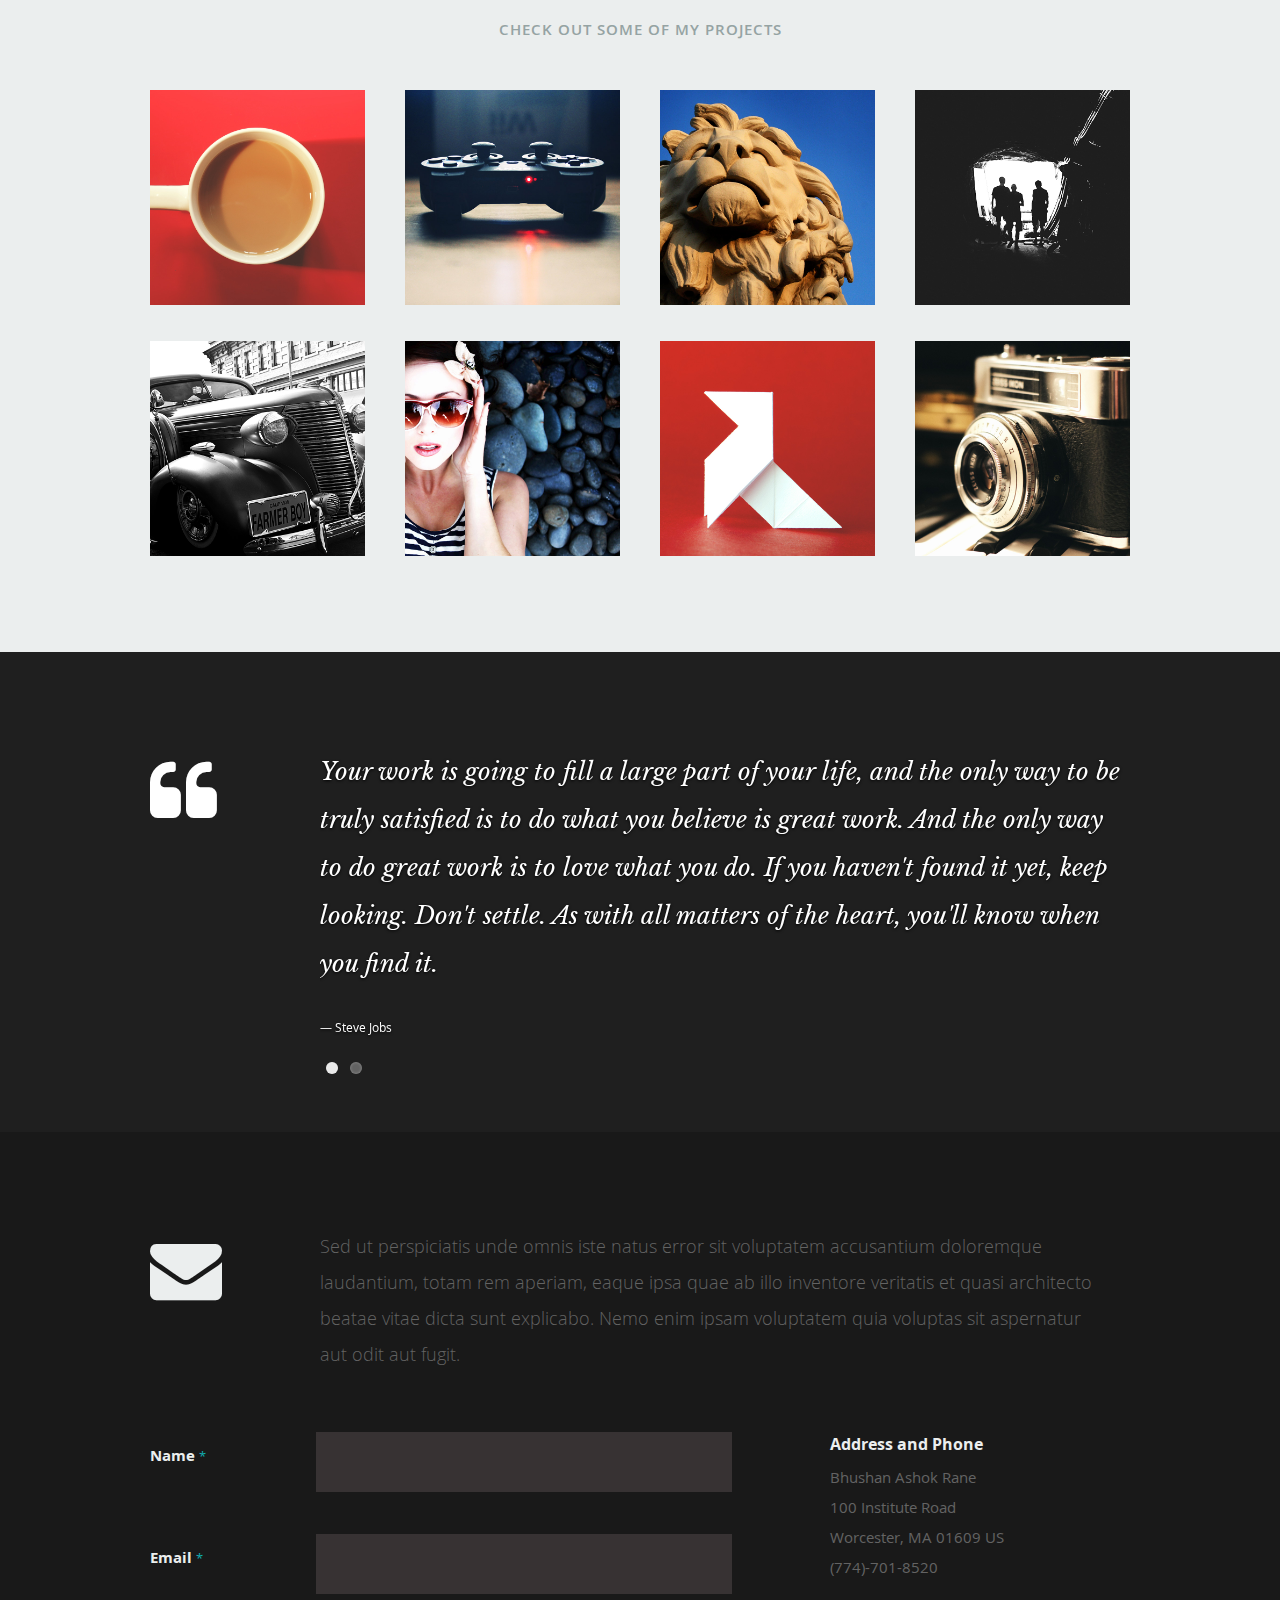
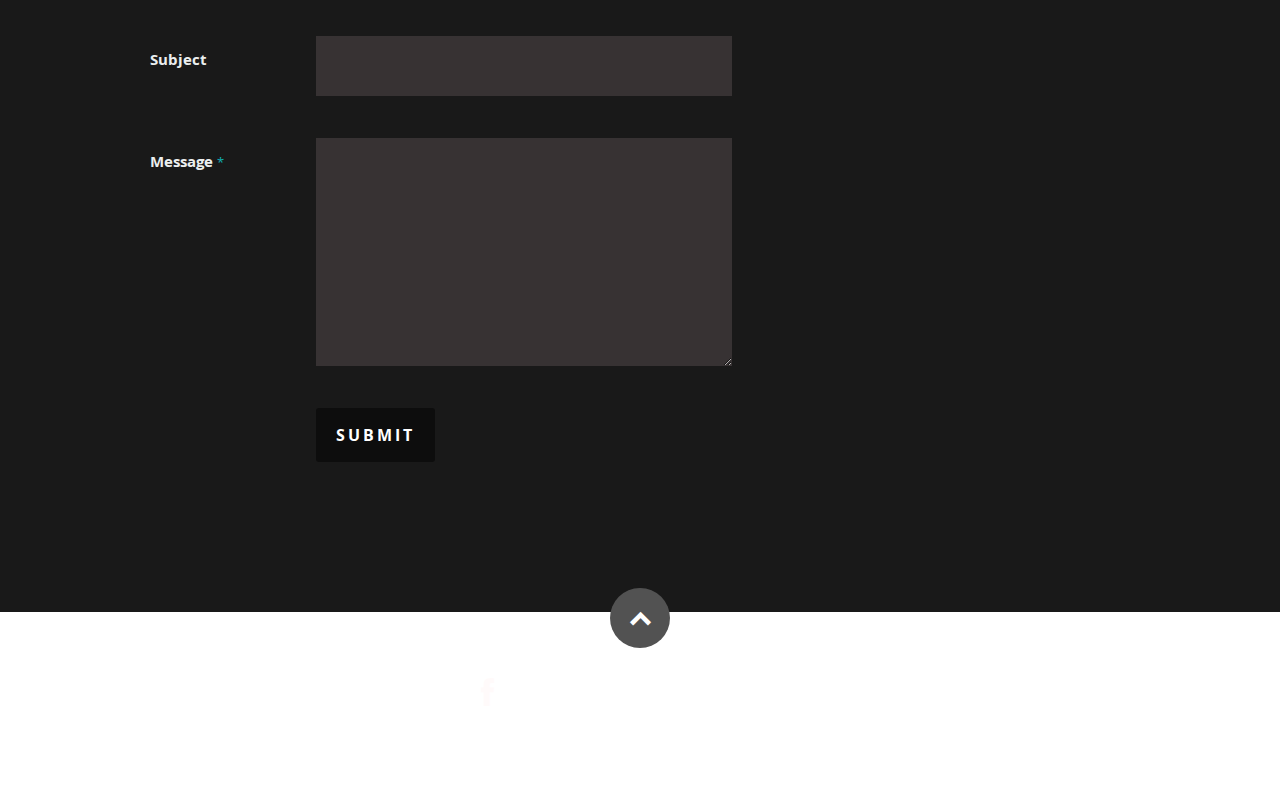
==== commit 2dbb5010: "Maintenance Site Changeover" ====
--- a/index.html
+++ b/index.html
@@ -41,8 +41,10 @@
       <nav id="nav-wrap">
 
          <a class="mobile-btn" href="#nav-wrap" title="Show navigation">Show navigation</a>
-	      <a class="mobile-btn" href="#" title="Hide navigation">Hide navigation</a>
-        <!--
+	     <!--
+         <a class="mobile-btn" href="#" title="Hide navigation">Hide navigation</a>
+         -->
+
          <ul id="nav" class="nav">
 			<li class="current"><a class="smoothscroll" href="#home">Home</a></li>
             <li><a class="smoothscroll" href="#about">About</a></li>
@@ -56,23 +58,762 @@
 
       <div class="row banner">
          <div class="banner-text">
-			<h1 style="color: white" class="responsive-headline">This site is under maintenance</h1>
-            <h2 style="color: white" class="responsive-headline">Stay tuned for update</h2>
-            <!--<h3><span>Stay tuned!</span><a class="smoothscroll" href="#about">about me</a>.</h3>
-            
+			<h1 style="color: white" class="responsive-headline">Howdy!</h1>
+            <h2 style="color: white" class="responsive-headline">I'm Bhushan Ashok Rane.</h2>
+            <h3><span>I'm a Robotics Graduate Student at WPI</span>. <br>
+            Let's <a class="smoothscroll" href="#about">start scrolling</a> and learn more <a class="smoothscroll" href="#about">about me</a>.</h3>
             <hr />
             <ul class="social">
-			           <li><a style="color: white" href="https://github.com/ranebhushan" target="_blank"><i class="fa fa-github"></i></a></li>
-                 <li><a style="color: white" href="mailto: bhushanrane13@gmail.com"><i class="fa fa-envelope"></i></a></li>
-                 <li><a style="color: white" href="https://www.linkedin.com/in/bhushan-rane-5858a443/" target="_blank"><i class="fa 	fa-linkedin"></i></a></li>
-                 <!--<li><a style="color: white" href="https://twitter.com/_bhushan_rane_" target="_blank"><i class="fa fa-twitter"></i></a></li> 
-                 -->
+            
+            <li><a class="gb" href="https://github.com/ranebhushan" target="_blank"><i class="fa fa-github"></i></a></li>
+            
+            <li><a class="ml" href="mailto: bhushanrane13@gmail.com"><i class="fa fa-envelope"></i></a></li>
+            
+            <li><a class="ln" href="https://www.linkedin.com/in/bhushan-rane-5858a443/" target="_blank"><i class="fa 	fa-linkedin"></i></a></li>
+            
+            <li><a class="tw" href="https://twitter.com/_bhushan_rane_" target="_blank"><i class="fa fa-twitter"></i></a></li>
+            
+            <!--
+            <li><a class ="gs" href="#" ><i class="ai ai-google-scholar"></i></a></li>
+            -->
+            
+            <li><a class="gp" href="#"><i class="fa fa-google-plus"></i></a></li>
+            
             </ul>
-            
          </div>
       </div>
+
+      <p class="scrolldown">
+         <a class="smoothscroll" href="#about"><i class="icon-down-circle"></i></a>
+      </p>
+
    </header> <!-- Header End -->
-    
+
+
+   <!-- About Section
+   ================================================== -->
+   <section id="about">
+
+      <div class="row">
+
+         <div class="three columns">
+
+            <img class="profile-pic"  src="images/profilepic.jpg" alt="" />
+
+         </div>
+
+         <div class="nine columns main-col">
+
+            <h2>About Me</h2>
+
+            <p>This is Bhushan Rane
+            </p>
+
+            <div class="row">
+
+               <div class="columns contact-details">
+
+					<h2>Contact Details</h2>
+					<p class="address">
+						<span><b>Bhushan Ashok Rane</b></span><br>
+						<span>100, Institute Road<br>
+						         Worcester, MA 01609
+						</span><br>
+						   <span>+1-(774)-701-8520</span><br>
+						<span>bhushanrane13@gmail.com</span>
+					</p>
+
+               </div>
+
+               <div class="columns download">
+                  <p>
+                     <a href="#" class="button"><i class="fa fa-download"></i>Download Resume</a>
+                  </p>
+               </div>
+
+            </div> <!-- end row -->
+
+         </div> <!-- end .main-col -->
+
+      </div>
+
+   </section> <!-- About Section End-->
+
+
+   <!-- Resume Section
+   ================================================== -->
+   <section id="resume">
+
+      <!-- Education -->
+      <div class="row education">
+
+         <div class="three columns header-col">
+            <h1><span>Education</span></h1>
+         </div>
+
+         <div class="nine columns main-col">
+
+            <div class="row item">
+
+               <div class="twelve columns">
+
+                  <h3>Worcester Polytechnic Institute</h3>
+                  <p class="info">Master of Science<span>&bull;</span> <em class="date">August 2021</em></p>
+
+                  <p>
+                  <b>Major:</b> Robotics Engineering <br>
+                  <b>Coursework:</b> 	Foundations of Robotics, Robot Dynamics, Human-Robot Interaction              
+                  </p>
+
+               </div>
+
+            </div> <!-- item end -->
+
+            <div class="row item">
+
+               <div class="twelve columns">
+
+                  <h3>College of Engineering Pune</h3>
+                  <p class="info">Bachelor of Technology<span>&bull;</span> <em class="date">June 2015 - May 2019</em></p>
+
+                  <p>
+                    <b>Major:</b> Electrical Engineering <br>
+                    <b>Minor:</b> Computer Science <br>
+                    <b>Coursework:</b> 	Microcontrollers, Analog & Digital Electronics, Power Electronics, Control System Engineering and Design, Numerical Methods, Object Oriented Programming, Data Structures, Internet of Things, Electrical Circuit Analysis, Electrical Machines, Power System Analysis, Signals and Systems, Vector Calculus
+
+                  </p>
+
+               </div>
+
+            </div> <!-- item end -->
+
+         </div> <!-- main-col end -->
+
+      </div> <!-- End Education -->
+
+
+      <!-- Work -->
+      <div class="row work">
+
+         <div class="three columns header-col">
+            <h1><span>Work</span></h1>
+         </div>
+
+         <div class="nine columns main-col">
+
+            <!--
+            <div class="row item">
+
+               <div class="twelve columns">
+
+                  <h3>Awesome Design Studio</h3>
+                  <p class="info">Senior UX Designer <span>&bull;</span> <em class="date">March 2010 - Present</em></p>
+
+                  <p>
+                  Lorem ipsum dolor sit amet, consectetuer adipiscing elit. Aenean commodo ligula eget dolor. Aenean massa.
+                  Cum sociis natoque penatibus et magnis dis parturient montes, nascetur ridiculus mus. Donec quam felis,
+                  ultricies nec, pellentesque eu, pretium quis, sem. Nulla consequat massa quis enim.
+                  Donec pede justo, fringilla vel, aliquet nec, vulputate eget, arcu. Nullam dictum felis eu pede mollis pretium.
+                  </p>
+
+               </div>
+
+            </div> <!-- item end -->
+
+            <div class="row item">
+
+               <div class="twelve columns">
+
+                  <h3>CG Power and Industrial Solutions Limited</h3>
+                  <p class="info">Executive Engineer - Production Planning and Control <span>&bull;</span> <em class="date">July 2019 - July 2021</em></p>
+
+                  <p>
+                  This is Photoshop's version  of Lorem Ipsum. Proin gravida nibh vel velit auctor aliquet.
+                  Aenean sollicitudin, lorem quis bibendum auctor, nisi elit consequat ipsum, nec sagittis sem
+                  nibh id elit. Duis sed odio sit amet nibh vulputate cursus a sit amet mauris. Morbi accumsan
+                  ipsum velit. Nam nec tellus a odio tincidunt auctor a ornare odio. Sed non  mauris vitae erat
+                  </p>
+
+               </div>
+
+            </div> <!-- item end -->
+
+         </div> <!-- main-col end -->
+
+      </div> <!-- End Work -->
+
+
+      <!-- Skills
+      ----------------------------------------------- -->
+      <div class="row skill">
+
+         <div class="three columns header-col">
+            <h1><span>Skills</span></h1>
+         </div>
+
+         <div class="nine columns main-col">
+
+            <p>Sed ut perspiciatis unde omnis iste natus error sit voluptatem accusantium doloremque laudantium, totam rem aperiam,
+            eaque ipsa quae ab illo inventore veritatis et quasi architecto beatae vitae dicta sunt explicabo. Nemo enim ipsam
+            voluptatem quia voluptas sit aspernatur aut odit aut fugit, sed quia consequuntur magni dolores eos qui ratione
+            voluptatem sequi nesciunt.
+            </p>
+
+				<div class="bars">
+
+				   <ul class="skills">
+                        <li><span class="bar-expand Python"></span><em>Python</em></li>
+                        <li><span class="bar-expand "></span><em>C++</em></li>
+						<li><span class="bar-expand wordpress"></span><em>Embedded C</em></li>
+						<li><span class="bar-expand css"></span><em>PCB Design</em></li>
+						<li><span class="bar-expand html5"></span><em>HTML5</em></li>
+					</ul>
+
+				</div><!-- end skill-bars -->
+
+			</div> <!-- main-col end -->
+
+      </div> <!-- End skills -->
+
+   </section> <!-- Resume Section End-->
+
+
+   <!-- Portfolio Section
+   ================================================== -->
+   <section id="portfolio">
+
+      <div class="row">
+
+         <div class="twelve columns collapsed">
+
+            <h1>Check Out Some of My Projects</h1>
+
+            <!-- portfolio-wrapper -->
+            <div id="portfolio-wrapper" class="bgrid-quarters s-bgrid-thirds cf">
+
+          	   <div class="columns portfolio-item">
+                  <div class="item-wrap">
+
+                     <a href="#modal-01" title="">
+                        <img alt="" src="images/portfolio/coffee.jpg">
+                        <div class="overlay">
+                           <div class="portfolio-item-meta">
+          					      <h5>Coffee</h5>
+                              <p>Illustrration</p>
+          					   </div>
+                        </div>
+                        <div class="link-icon"><i class="icon-plus"></i></div>
+                     </a>
+
+                  </div>
+          		</div> <!-- item end -->
+
+               <div class="columns portfolio-item">
+                  <div class="item-wrap">
+
+                     <a href="#modal-02" title="">
+                        <img alt="" src="images/portfolio/console.jpg">
+                        <div class="overlay">
+                           <div class="portfolio-item-meta">
+          					      <h5>Console</h5>
+                              <p>Web Development</p>
+          					   </div>
+                        </div>
+                        <div class="link-icon"><i class="icon-plus"></i></div>
+                     </a>
+
+                  </div>
+          		</div> <!-- item end -->
+
+               <div class="columns portfolio-item">
+                  <div class="item-wrap">
+
+                     <a href="#modal-03" title="">
+                        <img alt="" src="images/portfolio/judah.jpg">
+                        <div class="overlay">
+                           <div class="portfolio-item-meta">
+          					      <h5>Judah</h5>
+                              <p>Webdesign</p>
+          					   </div>
+                        </div>
+                        <div class="link-icon"><i class="icon-plus"></i></div>
+                     </a>
+
+                  </div>
+          		</div> <!-- item end -->
+
+               <div class="columns portfolio-item">
+                  <div class="item-wrap">
+
+                     <a href="#modal-04" title="">
+                        <img alt="" src="images/portfolio/into-the-light.jpg">
+                        <div class="overlay">
+                           <div class="portfolio-item-meta">
+          					      <h5>Into The Light</h5>
+                              <p>Photography</p>
+          					   </div>
+                        </div>
+                        <div class="link-icon"><i class="icon-plus"></i></div>
+                     </a>
+
+                  </div>
+          		</div> <!-- item end -->
+
+               <div class="columns portfolio-item">
+                  <div class="item-wrap">
+
+                     <a href="#modal-05" title="">
+                        <img alt="" src="images/portfolio/farmerboy.jpg">
+                        <div class="overlay">
+                           <div class="portfolio-item-meta">
+          					      <h5>Farmer Boy</h5>
+                              <p>Branding</p>
+          					   </div>
+                        </div>
+                        <div class="link-icon"><i class="icon-plus"></i></div>
+                     </a>
+
+                  </div>
+          		</div> <!-- item end -->
+
+               <div class="columns portfolio-item">
+                  <div class="item-wrap">
+
+                     <a href="#modal-06" title="">
+                        <img alt="" src="images/portfolio/girl.jpg">
+                        <div class="overlay">
+                           <div class="portfolio-item-meta">
+          					      <h5>Girl</h5>
+                              <p>Photography</p>
+          					   </div>
+                        </div>
+                        <div class="link-icon"><i class="icon-plus"></i></div>
+                     </a>
+
+                  </div>
+          		</div> <!-- item end -->
+
+               <div class="columns portfolio-item">
+                  <div class="item-wrap">
+
+                     <a href="#modal-07" title="">
+                        <img alt="" src="images/portfolio/origami.jpg">
+                        <div class="overlay">
+                           <div class="portfolio-item-meta">
+          					      <h5>Origami</h5>
+                              <p>Illustrration</p>
+          					   </div>
+                        </div>
+                        <div class="link-icon"><i class="icon-plus"></i></div>
+                     </a>
+
+                  </div>
+          		</div> <!-- item end -->
+
+               <div class="columns portfolio-item">
+                  <div class="item-wrap">
+
+                     <a href="#modal-08" title="">
+                        <img alt="" src="images/portfolio/retrocam.jpg">
+                        <div class="overlay">
+                           <div class="portfolio-item-meta">
+          					      <h5>Retrocam</h5>
+                              <p>Web Development</p>
+          					   </div>
+                        </div>
+                        <div class="link-icon"><i class="icon-plus"></i></div>
+                     </a>
+
+                  </div>
+          		</div>  <!-- item end -->
+
+            </div> <!-- portfolio-wrapper end -->
+
+         </div> <!-- twelve columns end -->
+
+
+         <!-- Modal Popup
+	      --------------------------------------------------------------- -->
+
+         <div id="modal-01" class="popup-modal mfp-hide">
+
+		      <img class="scale-with-grid" src="images/portfolio/modals/m-coffee.jpg" alt="" />
+
+		      <div class="description-box">
+			      <h4>Coffee Cup</h4>
+			      <p>Proin gravida nibh vel velit auctor aliquet. Aenean sollicitudin, lorem quis bibendum auctor, nisi elit consequat ipsum, nec sagittis sem nibh id elit.</p>
+               <span class="categories"><i class="fa fa-tag"></i>Branding, Webdesign</span>
+		      </div>
+
+            <div class="link-box">
+               <a href="http://www.behance.net">Details</a>
+		         <a class="popup-modal-dismiss">Close</a>
+            </div>
+
+	      </div><!-- modal-01 End -->
+
+         <div id="modal-02" class="popup-modal mfp-hide">
+
+		      <img class="scale-with-grid" src="images/portfolio/modals/m-console.jpg" alt="" />
+
+		      <div class="description-box">
+			      <h4>Console</h4>
+			      <p>Proin gravida nibh vel velit auctor aliquet. Aenean sollicitudin, lorem quis bibendum auctor, nisi elit consequat ipsum, nec sagittis sem nibh id elit.</p>
+               <span class="categories"><i class="fa fa-tag"></i>Branding, Web Development</span>
+		      </div>
+
+            <div class="link-box">
+               <a href="http://www.behance.net">Details</a>
+		         <a class="popup-modal-dismiss">Close</a>
+            </div>
+
+	      </div><!-- modal-02 End -->
+
+         <div id="modal-03" class="popup-modal mfp-hide">
+
+		      <img class="scale-with-grid" src="images/portfolio/modals/m-judah.jpg" alt="" />
+
+		      <div class="description-box">
+			      <h4>Judah</h4>
+			      <p>Proin gravida nibh vel velit auctor aliquet. Aenean sollicitudin, lorem quis bibendum auctor, nisi elit consequat ipsum, nec sagittis sem nibh id elit.</p>
+               <span class="categories"><i class="fa fa-tag"></i>Branding</span>
+		      </div>
+
+            <div class="link-box">
+               <a href="http://www.behance.net">Details</a>
+		         <a class="popup-modal-dismiss">Close</a>
+            </div>
+
+	      </div><!-- modal-03 End -->
+
+         <div id="modal-04" class="popup-modal mfp-hide">
+
+		      <img class="scale-with-grid" src="images/portfolio/modals/m-intothelight.jpg" alt="" />
+
+		      <div class="description-box">
+			      <h4>Into the Light</h4>
+			      <p>Proin gravida nibh vel velit auctor aliquet. Aenean sollicitudin, lorem quis bibendum auctor, nisi elit consequat ipsum, nec sagittis sem nibh id elit.</p>
+               <span class="categories"><i class="fa fa-tag"></i>Photography</span>
+		      </div>
+
+            <div class="link-box">
+               <a href="http://www.behance.net">Details</a>
+		         <a class="popup-modal-dismiss">Close</a>
+            </div>
+
+	      </div><!-- modal-04 End -->
+
+         <div id="modal-05" class="popup-modal mfp-hide">
+
+		      <img class="scale-with-grid" src="images/portfolio/modals/m-farmerboy.jpg" alt="" />
+
+		      <div class="description-box">
+			      <h4>Farmer Boy</h4>
+			      <p>Proin gravida nibh vel velit auctor aliquet. Aenean sollicitudin, lorem quis bibendum auctor, nisi elit consequat ipsum, nec sagittis sem nibh id elit.</p>
+               <span class="categories"><i class="fa fa-tag"></i>Branding, Webdesign</span>
+		      </div>
+
+            <div class="link-box">
+               <a href="http://www.behance.net">Details</a>
+		         <a class="popup-modal-dismiss">Close</a>
+            </div>
+
+	      </div><!-- modal-05 End -->
+
+         <div id="modal-06" class="popup-modal mfp-hide">
+
+		      <img class="scale-with-grid" src="images/portfolio/modals/m-girl.jpg" alt="" />
+
+		      <div class="description-box">
+			      <h4>Girl</h4>
+			      <p>Proin gravida nibh vel velit auctor aliquet. Aenean sollicitudin, lorem quis bibendum auctor, nisi elit consequat ipsum, nec sagittis sem nibh id elit.</p>
+               <span class="categories"><i class="fa fa-tag"></i>Photography</span>
+		      </div>
+
+            <div class="link-box">
+               <a href="http://www.behance.net">Details</a>
+		         <a class="popup-modal-dismiss">Close</a>
+            </div>
+
+	      </div><!-- modal-06 End -->
+
+         <div id="modal-07" class="popup-modal mfp-hide">
+
+		      <img class="scale-with-grid" src="images/portfolio/modals/m-origami.jpg" alt="" />
+
+		      <div class="description-box">
+			      <h4>Origami</h4>
+			      <p>Proin gravida nibh vel velit auctor aliquet. Aenean sollicitudin, lorem quis bibendum auctor, nisi elit consequat ipsum, nec sagittis sem nibh id elit.</p>
+               <span class="categories"><i class="fa fa-tag"></i>Branding, Illustration</span>
+		      </div>
+
+            <div class="link-box">
+               <a href="http://www.behance.net">Details</a>
+		         <a class="popup-modal-dismiss">Close</a>
+            </div>
+
+	      </div><!-- modal-07 End -->
+
+         <div id="modal-08" class="popup-modal mfp-hide">
+
+		      <img class="scale-with-grid" src="images/portfolio/modals/m-retrocam.jpg" alt="" />
+
+		      <div class="description-box">
+			      <h4>Retrocam</h4>
+			      <p>Proin gravida nibh vel velit auctor aliquet. Aenean sollicitudin, lorem quis bibendum auctor, nisi elit consequat ipsum, nec sagittis sem nibh id elit.</p>
+               <span class="categories"><i class="fa fa-tag"></i>Webdesign, Photography</span>
+		      </div>
+
+            <div class="link-box">
+               <a href="http://www.behance.net">Details</a>
+		         <a class="popup-modal-dismiss">Close</a>
+            </div>
+
+	      </div><!-- modal-01 End -->
+
+
+      </div> <!-- row End -->
+
+   </section> <!-- Portfolio Section End-->
+
+
+   <!-- Call-To-Action Section
+   ================================================== -->
+   <!-- <section id="call-to-action">
+
+      <div class="row">
+
+         <div class="two columns header-col">
+
+            <h1><span>Get Hosting.</span></h1>
+
+         </div>
+
+         <div class="seven columns">
+
+            <h2><a href="http://www.dreamhost.com/r.cgi?287326|STYLESHOUT">Host This Template on Dreamhost.</a></h2>
+            <p>Looking for an awesome and reliable webhosting? Try <a href="http://www.dreamhost.com/r.cgi?287326|STYLESHOUT"><span>DreamHost</span></a>.
+					Get <span>$50 off</span> when you sign up with the promocode <span>STYLESHOUT</span>.-->
+					<!-- Simply type	the promocode in the box labeled “Promo Code” when placing your order. -->
+                    <!-- </p>
+
+         </div>
+
+         <div class="three columns action">
+
+            <a href="http://www.dreamhost.com/r.cgi?287326|STYLESHOUT" class="button">Sign Up Now</a>
+
+         </div>
+
+      </div>
+
+   </section> <!-- Call-To-Action Section End-->
+
+
+   <!-- Testimonials Section
+   ================================================== -->
+   <section id="testimonials">
+
+      <div class="text-container">
+
+         <div class="row">
+
+            <div class="two columns header-col">
+
+               <h1><span>Client Testimonials</span></h1>
+
+            </div>
+
+            <div class="ten columns flex-container">
+
+               <div class="flexslider">
+
+                  <ul class="slides">
+
+                     <li>
+                        <blockquote>
+                           <p>Your work is going to fill a large part of your life, and the only way to be truly satisfied is
+                           to do what you believe is great work. And the only way to do great work is to love what you do.
+                           If you haven't found it yet, keep looking. Don't settle. As with all matters of the heart, you'll know when you find it.
+                           </p>
+                           <cite>Steve Jobs</cite>
+                        </blockquote>
+                     </li> <!-- slide ends -->
+
+                     <li>
+                        <blockquote>
+                           <p>This is Photoshop's version  of Lorem Ipsum. Proin gravida nibh vel velit auctor aliquet.
+                           Aenean sollicitudin, lorem quis bibendum auctor, nisi elit consequat ipsum, nec sagittis sem
+                           nibh id elit. Duis sed odio sit amet nibh vulputate cursus a sit amet mauris.
+                           </p>
+                           <cite>Mr. Adobe</cite>
+                        </blockquote>
+                     </li> <!-- slide ends -->
+
+                  </ul>
+
+               </div> <!-- div.flexslider ends -->
+
+            </div> <!-- div.flex-container ends -->
+
+         </div> <!-- row ends -->
+
+       </div>  <!-- text-container ends -->
+
+   </section> <!-- Testimonials Section End-->
+
+
+   <!-- Contact Section
+   ================================================== -->
+   <section id="contact">
+
+         <div class="row section-head">
+
+            <div class="two columns header-col">
+
+               <h1><span>Get In Touch.</span></h1>
+
+            </div>
+
+            <div class="ten columns">
+
+                  <p class="lead">Sed ut perspiciatis unde omnis iste natus error sit voluptatem accusantium doloremque laudantium, totam rem aperiam,
+                  eaque ipsa quae ab illo inventore veritatis et quasi architecto beatae vitae dicta sunt explicabo. Nemo enim ipsam
+                  voluptatem quia voluptas sit aspernatur aut odit aut fugit.
+                  </p>
+
+            </div>
+
+         </div>
+
+         <div class="row">
+
+            <div class="eight columns">
+
+               <!-- form -->
+               <form action="" method="post" id="contactForm" name="contactForm">
+					<fieldset>
+
+                  <div>
+						   <label for="contactName">Name <span class="required">*</span></label>
+						   <input type="text" value="" size="35" id="contactName" name="contactName">
+                  </div>
+
+                  <div>
+						   <label for="contactEmail">Email <span class="required">*</span></label>
+						   <input type="text" value="" size="35" id="contactEmail" name="contactEmail">
+                  </div>
+
+                  <div>
+						   <label for="contactSubject">Subject</label>
+						   <input type="text" value="" size="35" id="contactSubject" name="contactSubject">
+                  </div>
+
+                  <div>
+                     <label for="contactMessage">Message <span class="required">*</span></label>
+                     <textarea cols="50" rows="8" id="contactMessage" name="contactMessage"></textarea>
+                  </div>
+
+                  <div>
+                     <button class="submit">Submit</button>
+                     <span id="image-loader">
+                        <img alt="" src="images/loader.gif">
+                     </span>
+                  </div>
+
+					</fieldset>
+				   </form> <!-- Form End -->
+
+               <!-- contact-warning -->
+               <div id="message-warning"> Error boy</div>
+               <!-- contact-success -->
+				   <div id="message-success">
+                  <i class="fa fa-check"></i>Your message was sent, thank you!<br>
+				   </div>
+
+            </div>
+
+
+            <aside class="four columns footer-widgets">
+
+               <div class="widget widget_contact">
+
+					   <h4>Address and Phone</h4>
+					   <p class="address">
+						   Bhushan Ashok Rane<br>
+						   100 Institute Road<br>
+						   Worcester, MA 01609 US<br>
+						   <span>(774)-701-8520</span>
+					   </p>
+
+				   </div>
+                <!--
+               <div class="widget widget_tweets">
+
+                  <h4 class="widget-title">Latest Tweets</h4>
+
+                  <ul id="twitter">
+                     <li>
+                        <span>
+                        This is Photoshop's version  of Lorem Ipsum. Proin gravida nibh vel velit auctor aliquet.
+                        Aenean sollicitudin, lorem quis bibendum auctor, nisi elit consequat ipsum
+                        <a href="#">http://t.co/CGIrdxIlI3</a>
+                        </span>
+                        <b><a href="#">2 Days Ago</a></b>
+                     </li>
+                     <li>
+                        <span>
+                        Sed ut perspiciatis unde omnis iste natus error sit voluptatem accusantium doloremque laudantium, totam rem aperiam,
+                        eaque ipsa quae ab illo inventore veritatis et quasi
+                        <a href="#">http://t.co/CGIrdxIlI3</a>
+                        </span>
+                        <b><a href="#">3 Days Ago</a></b>
+                     </li>
+                  </ul>
+
+		         </div>
+                   -->
+            </aside>
+
+      </div>
+
+   </section> <!-- Contact Section End-->
+
+   <!-- footer
+   ================================================== -->
+   <footer>
+
+      <div class="row">
+
+         <div class="twelve columns">
+
+            <ul class="social-links">
+               <li><a class="fb" href="https://www.facebook.com/profile.php?id=100001083051033" target="_blank" ><i class="fa fa-facebook"></i></a></li>
+               <li><a class="tw" href="https://twitter.com/_bhushan_rane_" target="_blank" ><i class="fa fa-twitter"></i></a></li>
+               <li><a class="ln" href="https://www.linkedin.com/in/bhushan-rane-5858a443/" target="_blank" ><i class="fa fa-linkedin"></i></a></li>
+               <li><a class="in" href="https://www.instagram.com/_bomb_has_been_planted_/" target="_blank" ><i class="fa fa-instagram"></i></a></li>
+               <li><a class="sk" href="https://join.skype.com/invite/f3KltOPX6G8s" target="_blank" ><i class="fa fa-skype"></i></a></li>
+            </ul>
+         </div>
+
+         <div id="go-top"><a class="smoothscroll" title="Back to Top" href="#home"><i class="icon-up-open"></i></a></div>
+
+      </div>
+
+   </footer> <!-- Footer End-->
+
+   <!-- Java Script
+   ================================================== -->
+   <script src="http://ajax.googleapis.com/ajax/libs/jquery/1.10.2/jquery.min.js"></script>
+   <script>window.jQuery || document.write('<script src="js/jquery-1.10.2.min.js"><\/script>')</script>
+   <script type="text/javascript" src="js/jquery-migrate-1.2.1.min.js"></script>
+
+   <script src="js/jquery.flexslider.js"></script>
+   <script src="js/waypoints.js"></script>
+   <script src="js/jquery.fittext.js"></script>
+   <script src="js/magnific-popup.js"></script>
+   <script src="js/init.js"></script>
+
 </body>
 
 </html>
--- a/css/layout.css
+++ b/css/layout.css
@@ -22,7 +22,7 @@
 /* a. General Styles
 /* ------------------------------------------------------------------ */
 
-body { background: #0f0f0f; }
+body { background: #FFFFFF; }
 
 /* ------------------------------------------------------------------ */
 /* b. Header Styles
@@ -94,8 +94,36 @@
    margin: 0 15px;
    padding: 0;
 }
-header .social li a { color: #fff; }
-header .social li a:hover { color: #11ABB0; }
+header .social li a { color: #FFFFFF; }
+header .social li a:hover { color: #FFFF00; }
+
+/* Github */
+header .social li a.gb { color: #FFFFFF; }
+header .social li a.gb:hover { color: #333; }
+
+/* Email */
+header .social li a.ml { color: #FFFFFF; }
+header .social li a.ml:hover { color: #00FF00; }
+
+/* Linkedin */
+header .social li a.ln { color: #FFFFFF; }
+header .social li a.ln:hover { color: #0E76A8; }
+
+/* Twitter */
+header .social li a.tw { color: #FFFFFF; }
+header .social li a.tw:hover { color: #00ACEE; }
+
+/* Facebook */
+header .social li a.fb { color: #FFFFFF; }
+header .social li a.fb:hover { color: #1877F2; }
+
+/* Google+ */
+header .social li a.gp { color: #FFFFFF; }
+header .social li a.gp:hover { color: #db4a39; }
+
+/* Google Scholar */
+header .social li a.gs { color: #FFFFFF; }
+header .social li a.gs:hover { color: #3cba54; }
 
 /* scrolldown link */
 header .scrolldown a {
@@ -181,6 +209,7 @@
 ul#nav li a:active { background-color: transparent !important; }
 ul#nav li.current a { color: #F06000; }
 
+ul#nav li.current a:hover { color: #F08000; }
 
 /* ------------------------------------------------------------------ */
 /* c. About Section
@@ -203,7 +232,7 @@
 }
 #about p {
    line-height: 30px;
-   color: #7A7A7A;
+   color: #ABABAB;
 }
 #about .profile-pic {
    position: relative;
@@ -933,8 +962,46 @@
    position: relative;
 }
 
-footer a, footer a:visited { color: #525252; }
-footer a:hover, footer a:focus { color: #fff; }
+footer a { color: #FFFAFA; }
+footer a:visited { color: #FFFAFA; }
+footer a:hover { color: #fff; }
+footer a:focus { color: #fff; }
+
+/* Facebook */
+footer .social-links li a.fb{color: #FFFAFA;} 
+footer .social-links li a.fb:hover{color: #1877F2;}
+
+/* Github */
+footer .social-links li a.gb { color: #FFFFFF; }
+footer .social-links li a.gb:hover { color: #333; }
+
+/* Email */
+footer .social-links li a.ml { color: #FFFFFF; }
+footer .social-links li a.ml:hover { color: #00FF00; }
+
+/* Linkedin */
+footer .social-links li a.ln { color: #FFFFFF; }
+footer .social-links li a.ln:hover { color: #0E76A8; }
+
+/* Twitter */
+footer .social-links li a.tw { color: #FFFFFF; }
+footer .social-links li a.tw:hover { color: #00ACEE; }
+
+/* Instagram */
+footer .social-links li a.in { color: #FFFFFF; }
+footer .social-links li a.in:hover { color: #8a3ab9; }
+
+/* Skype */
+footer .social-links li a.sk { color: #FFFFFF; }
+footer .social-links li a.sk:hover { color: #00aff0; }
+
+/* Google Scholar */
+footer .social-links li a.gs { color: #FFFFFF; }
+footer .social-links li a.gs:hover { color: #3cba54; }
+
+/* Google+ */
+footer .social-links li a.gp { color: #FFFFFF; }
+footer .social-links li a.gp:hover { color: #db4a39; }
 
 /* copyright */
 footer .copyright {
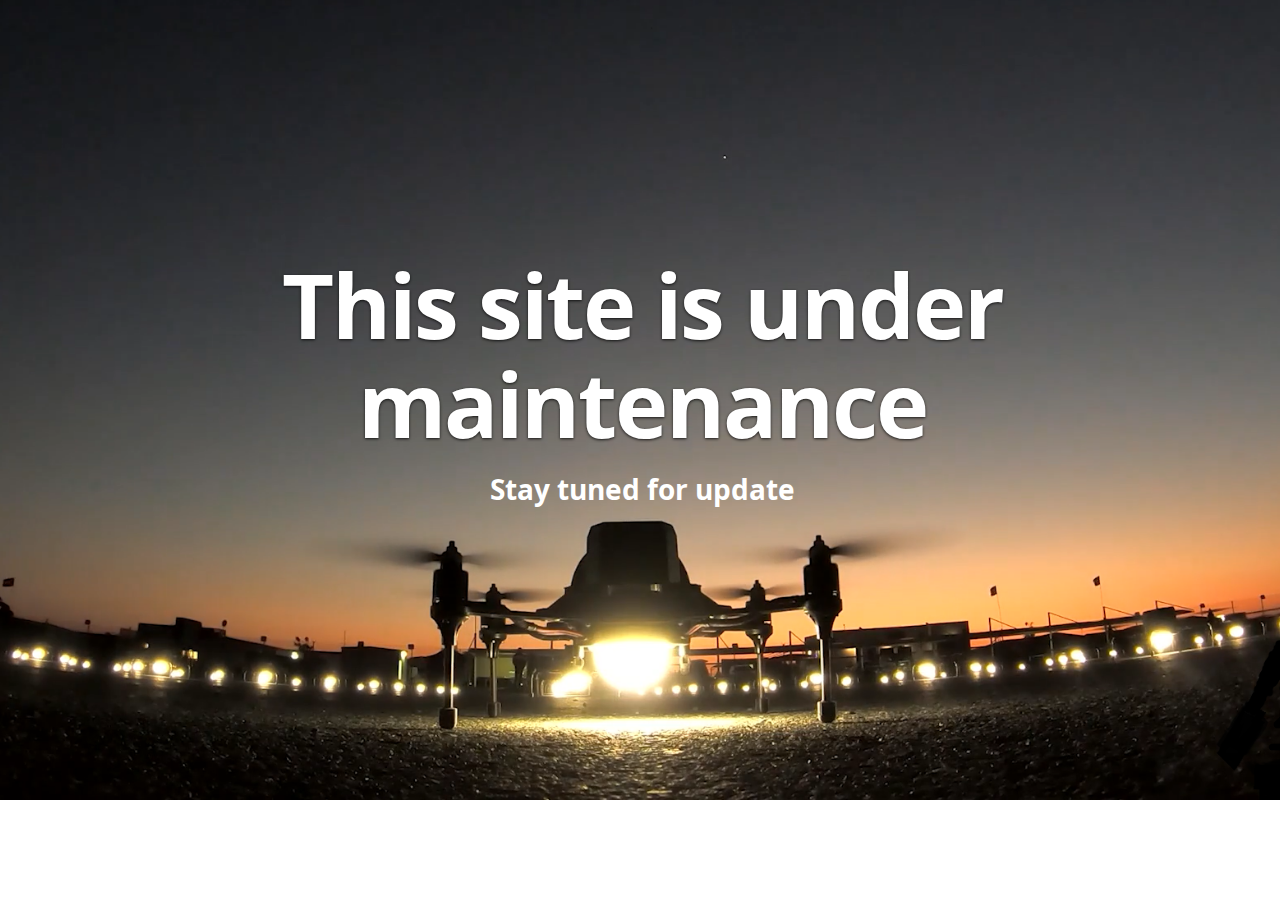
==== commit 95febd45: "Test Switchover from Maintenance to Main Site and reversed" ====
--- a/index.html
+++ b/index.html
@@ -41,10 +41,8 @@
       <nav id="nav-wrap">
 
          <a class="mobile-btn" href="#nav-wrap" title="Show navigation">Show navigation</a>
-	     <!--
-         <a class="mobile-btn" href="#" title="Hide navigation">Hide navigation</a>
-         -->
-
+	      <a class="mobile-btn" href="#" title="Hide navigation">Hide navigation</a>
+        <!--
          <ul id="nav" class="nav">
 			<li class="current"><a class="smoothscroll" href="#home">Home</a></li>
             <li><a class="smoothscroll" href="#about">About</a></li>
@@ -58,762 +56,23 @@
 
       <div class="row banner">
          <div class="banner-text">
-			<h1 style="color: white" class="responsive-headline">Howdy!</h1>
-            <h2 style="color: white" class="responsive-headline">I'm Bhushan Ashok Rane.</h2>
-            <h3><span>I'm a Robotics Graduate Student at WPI</span>. <br>
-            Let's <a class="smoothscroll" href="#about">start scrolling</a> and learn more <a class="smoothscroll" href="#about">about me</a>.</h3>
+			<h1 style="color: white" class="responsive-headline">This site is under maintenance</h1>
+            <h2 style="color: white" class="responsive-headline">Stay tuned for update</h2>
+            <!--<h3><span>Stay tuned!</span><a class="smoothscroll" href="#about">about me</a>.</h3>
+            
             <hr />
             <ul class="social">
+			           <li><a style="color: white" href="https://github.com/ranebhushan" target="_blank"><i class="fa fa-github"></i></a></li>
+                 <li><a style="color: white" href="mailto: bhushanrane13@gmail.com"><i class="fa fa-envelope"></i></a></li>
+                 <li><a style="color: white" href="https://www.linkedin.com/in/bhushan-rane-5858a443/" target="_blank"><i class="fa 	fa-linkedin"></i></a></li>
+                 <!--<li><a style="color: white" href="https://twitter.com/_bhushan_rane_" target="_blank"><i class="fa fa-twitter"></i></a></li> 
+                 -->
+            </ul>
             
-            <li><a class="gb" href="https://github.com/ranebhushan" target="_blank"><i class="fa fa-github"></i></a></li>
-            
-            <li><a class="ml" href="mailto: bhushanrane13@gmail.com"><i class="fa fa-envelope"></i></a></li>
-            
-            <li><a class="ln" href="https://www.linkedin.com/in/bhushan-rane-5858a443/" target="_blank"><i class="fa 	fa-linkedin"></i></a></li>
-            
-            <li><a class="tw" href="https://twitter.com/_bhushan_rane_" target="_blank"><i class="fa fa-twitter"></i></a></li>
-            
-            <!--
-            <li><a class ="gs" href="#" ><i class="ai ai-google-scholar"></i></a></li>
-            -->
-            
-            <li><a class="gp" href="#"><i class="fa fa-google-plus"></i></a></li>
-            
-            </ul>
          </div>
       </div>
-
-      <p class="scrolldown">
-         <a class="smoothscroll" href="#about"><i class="icon-down-circle"></i></a>
-      </p>
-
    </header> <!-- Header End -->
-
-
-   <!-- About Section
-   ================================================== -->
-   <section id="about">
-
-      <div class="row">
-
-         <div class="three columns">
-
-            <img class="profile-pic"  src="images/profilepic.jpg" alt="" />
-
-         </div>
-
-         <div class="nine columns main-col">
-
-            <h2>About Me</h2>
-
-            <p>This is Bhushan Rane
-            </p>
-
-            <div class="row">
-
-               <div class="columns contact-details">
-
-					<h2>Contact Details</h2>
-					<p class="address">
-						<span><b>Bhushan Ashok Rane</b></span><br>
-						<span>100, Institute Road<br>
-						         Worcester, MA 01609
-						</span><br>
-						   <span>+1-(774)-701-8520</span><br>
-						<span>bhushanrane13@gmail.com</span>
-					</p>
-
-               </div>
-
-               <div class="columns download">
-                  <p>
-                     <a href="#" class="button"><i class="fa fa-download"></i>Download Resume</a>
-                  </p>
-               </div>
-
-            </div> <!-- end row -->
-
-         </div> <!-- end .main-col -->
-
-      </div>
-
-   </section> <!-- About Section End-->
-
-
-   <!-- Resume Section
-   ================================================== -->
-   <section id="resume">
-
-      <!-- Education -->
-      <div class="row education">
-
-         <div class="three columns header-col">
-            <h1><span>Education</span></h1>
-         </div>
-
-         <div class="nine columns main-col">
-
-            <div class="row item">
-
-               <div class="twelve columns">
-
-                  <h3>Worcester Polytechnic Institute</h3>
-                  <p class="info">Master of Science<span>&bull;</span> <em class="date">August 2021</em></p>
-
-                  <p>
-                  <b>Major:</b> Robotics Engineering <br>
-                  <b>Coursework:</b> 	Foundations of Robotics, Robot Dynamics, Human-Robot Interaction              
-                  </p>
-
-               </div>
-
-            </div> <!-- item end -->
-
-            <div class="row item">
-
-               <div class="twelve columns">
-
-                  <h3>College of Engineering Pune</h3>
-                  <p class="info">Bachelor of Technology<span>&bull;</span> <em class="date">June 2015 - May 2019</em></p>
-
-                  <p>
-                    <b>Major:</b> Electrical Engineering <br>
-                    <b>Minor:</b> Computer Science <br>
-                    <b>Coursework:</b> 	Microcontrollers, Analog & Digital Electronics, Power Electronics, Control System Engineering and Design, Numerical Methods, Object Oriented Programming, Data Structures, Internet of Things, Electrical Circuit Analysis, Electrical Machines, Power System Analysis, Signals and Systems, Vector Calculus
-
-                  </p>
-
-               </div>
-
-            </div> <!-- item end -->
-
-         </div> <!-- main-col end -->
-
-      </div> <!-- End Education -->
-
-
-      <!-- Work -->
-      <div class="row work">
-
-         <div class="three columns header-col">
-            <h1><span>Work</span></h1>
-         </div>
-
-         <div class="nine columns main-col">
-
-            <!--
-            <div class="row item">
-
-               <div class="twelve columns">
-
-                  <h3>Awesome Design Studio</h3>
-                  <p class="info">Senior UX Designer <span>&bull;</span> <em class="date">March 2010 - Present</em></p>
-
-                  <p>
-                  Lorem ipsum dolor sit amet, consectetuer adipiscing elit. Aenean commodo ligula eget dolor. Aenean massa.
-                  Cum sociis natoque penatibus et magnis dis parturient montes, nascetur ridiculus mus. Donec quam felis,
-                  ultricies nec, pellentesque eu, pretium quis, sem. Nulla consequat massa quis enim.
-                  Donec pede justo, fringilla vel, aliquet nec, vulputate eget, arcu. Nullam dictum felis eu pede mollis pretium.
-                  </p>
-
-               </div>
-
-            </div> <!-- item end -->
-
-            <div class="row item">
-
-               <div class="twelve columns">
-
-                  <h3>CG Power and Industrial Solutions Limited</h3>
-                  <p class="info">Executive Engineer - Production Planning and Control <span>&bull;</span> <em class="date">July 2019 - July 2021</em></p>
-
-                  <p>
-                  This is Photoshop's version  of Lorem Ipsum. Proin gravida nibh vel velit auctor aliquet.
-                  Aenean sollicitudin, lorem quis bibendum auctor, nisi elit consequat ipsum, nec sagittis sem
-                  nibh id elit. Duis sed odio sit amet nibh vulputate cursus a sit amet mauris. Morbi accumsan
-                  ipsum velit. Nam nec tellus a odio tincidunt auctor a ornare odio. Sed non  mauris vitae erat
-                  </p>
-
-               </div>
-
-            </div> <!-- item end -->
-
-         </div> <!-- main-col end -->
-
-      </div> <!-- End Work -->
-
-
-      <!-- Skills
-      ----------------------------------------------- -->
-      <div class="row skill">
-
-         <div class="three columns header-col">
-            <h1><span>Skills</span></h1>
-         </div>
-
-         <div class="nine columns main-col">
-
-            <p>Sed ut perspiciatis unde omnis iste natus error sit voluptatem accusantium doloremque laudantium, totam rem aperiam,
-            eaque ipsa quae ab illo inventore veritatis et quasi architecto beatae vitae dicta sunt explicabo. Nemo enim ipsam
-            voluptatem quia voluptas sit aspernatur aut odit aut fugit, sed quia consequuntur magni dolores eos qui ratione
-            voluptatem sequi nesciunt.
-            </p>
-
-				<div class="bars">
-
-				   <ul class="skills">
-                        <li><span class="bar-expand Python"></span><em>Python</em></li>
-                        <li><span class="bar-expand "></span><em>C++</em></li>
-						<li><span class="bar-expand wordpress"></span><em>Embedded C</em></li>
-						<li><span class="bar-expand css"></span><em>PCB Design</em></li>
-						<li><span class="bar-expand html5"></span><em>HTML5</em></li>
-					</ul>
-
-				</div><!-- end skill-bars -->
-
-			</div> <!-- main-col end -->
-
-      </div> <!-- End skills -->
-
-   </section> <!-- Resume Section End-->
-
-
-   <!-- Portfolio Section
-   ================================================== -->
-   <section id="portfolio">
-
-      <div class="row">
-
-         <div class="twelve columns collapsed">
-
-            <h1>Check Out Some of My Projects</h1>
-
-            <!-- portfolio-wrapper -->
-            <div id="portfolio-wrapper" class="bgrid-quarters s-bgrid-thirds cf">
-
-          	   <div class="columns portfolio-item">
-                  <div class="item-wrap">
-
-                     <a href="#modal-01" title="">
-                        <img alt="" src="images/portfolio/coffee.jpg">
-                        <div class="overlay">
-                           <div class="portfolio-item-meta">
-          					      <h5>Coffee</h5>
-                              <p>Illustrration</p>
-          					   </div>
-                        </div>
-                        <div class="link-icon"><i class="icon-plus"></i></div>
-                     </a>
-
-                  </div>
-          		</div> <!-- item end -->
-
-               <div class="columns portfolio-item">
-                  <div class="item-wrap">
-
-                     <a href="#modal-02" title="">
-                        <img alt="" src="images/portfolio/console.jpg">
-                        <div class="overlay">
-                           <div class="portfolio-item-meta">
-          					      <h5>Console</h5>
-                              <p>Web Development</p>
-          					   </div>
-                        </div>
-                        <div class="link-icon"><i class="icon-plus"></i></div>
-                     </a>
-
-                  </div>
-          		</div> <!-- item end -->
-
-               <div class="columns portfolio-item">
-                  <div class="item-wrap">
-
-                     <a href="#modal-03" title="">
-                        <img alt="" src="images/portfolio/judah.jpg">
-                        <div class="overlay">
-                           <div class="portfolio-item-meta">
-          					      <h5>Judah</h5>
-                              <p>Webdesign</p>
-          					   </div>
-                        </div>
-                        <div class="link-icon"><i class="icon-plus"></i></div>
-                     </a>
-
-                  </div>
-          		</div> <!-- item end -->
-
-               <div class="columns portfolio-item">
-                  <div class="item-wrap">
-
-                     <a href="#modal-04" title="">
-                        <img alt="" src="images/portfolio/into-the-light.jpg">
-                        <div class="overlay">
-                           <div class="portfolio-item-meta">
-          					      <h5>Into The Light</h5>
-                              <p>Photography</p>
-          					   </div>
-                        </div>
-                        <div class="link-icon"><i class="icon-plus"></i></div>
-                     </a>
-
-                  </div>
-          		</div> <!-- item end -->
-
-               <div class="columns portfolio-item">
-                  <div class="item-wrap">
-
-                     <a href="#modal-05" title="">
-                        <img alt="" src="images/portfolio/farmerboy.jpg">
-                        <div class="overlay">
-                           <div class="portfolio-item-meta">
-          					      <h5>Farmer Boy</h5>
-                              <p>Branding</p>
-          					   </div>
-                        </div>
-                        <div class="link-icon"><i class="icon-plus"></i></div>
-                     </a>
-
-                  </div>
-          		</div> <!-- item end -->
-
-               <div class="columns portfolio-item">
-                  <div class="item-wrap">
-
-                     <a href="#modal-06" title="">
-                        <img alt="" src="images/portfolio/girl.jpg">
-                        <div class="overlay">
-                           <div class="portfolio-item-meta">
-          					      <h5>Girl</h5>
-                              <p>Photography</p>
-          					   </div>
-                        </div>
-                        <div class="link-icon"><i class="icon-plus"></i></div>
-                     </a>
-
-                  </div>
-          		</div> <!-- item end -->
-
-               <div class="columns portfolio-item">
-                  <div class="item-wrap">
-
-                     <a href="#modal-07" title="">
-                        <img alt="" src="images/portfolio/origami.jpg">
-                        <div class="overlay">
-                           <div class="portfolio-item-meta">
-          					      <h5>Origami</h5>
-                              <p>Illustrration</p>
-          					   </div>
-                        </div>
-                        <div class="link-icon"><i class="icon-plus"></i></div>
-                     </a>
-
-                  </div>
-          		</div> <!-- item end -->
-
-               <div class="columns portfolio-item">
-                  <div class="item-wrap">
-
-                     <a href="#modal-08" title="">
-                        <img alt="" src="images/portfolio/retrocam.jpg">
-                        <div class="overlay">
-                           <div class="portfolio-item-meta">
-          					      <h5>Retrocam</h5>
-                              <p>Web Development</p>
-          					   </div>
-                        </div>
-                        <div class="link-icon"><i class="icon-plus"></i></div>
-                     </a>
-
-                  </div>
-          		</div>  <!-- item end -->
-
-            </div> <!-- portfolio-wrapper end -->
-
-         </div> <!-- twelve columns end -->
-
-
-         <!-- Modal Popup
-	      --------------------------------------------------------------- -->
-
-         <div id="modal-01" class="popup-modal mfp-hide">
-
-		      <img class="scale-with-grid" src="images/portfolio/modals/m-coffee.jpg" alt="" />
-
-		      <div class="description-box">
-			      <h4>Coffee Cup</h4>
-			      <p>Proin gravida nibh vel velit auctor aliquet. Aenean sollicitudin, lorem quis bibendum auctor, nisi elit consequat ipsum, nec sagittis sem nibh id elit.</p>
-               <span class="categories"><i class="fa fa-tag"></i>Branding, Webdesign</span>
-		      </div>
-
-            <div class="link-box">
-               <a href="http://www.behance.net">Details</a>
-		         <a class="popup-modal-dismiss">Close</a>
-            </div>
-
-	      </div><!-- modal-01 End -->
-
-         <div id="modal-02" class="popup-modal mfp-hide">
-
-		      <img class="scale-with-grid" src="images/portfolio/modals/m-console.jpg" alt="" />
-
-		      <div class="description-box">
-			      <h4>Console</h4>
-			      <p>Proin gravida nibh vel velit auctor aliquet. Aenean sollicitudin, lorem quis bibendum auctor, nisi elit consequat ipsum, nec sagittis sem nibh id elit.</p>
-               <span class="categories"><i class="fa fa-tag"></i>Branding, Web Development</span>
-		      </div>
-
-            <div class="link-box">
-               <a href="http://www.behance.net">Details</a>
-		         <a class="popup-modal-dismiss">Close</a>
-            </div>
-
-	      </div><!-- modal-02 End -->
-
-         <div id="modal-03" class="popup-modal mfp-hide">
-
-		      <img class="scale-with-grid" src="images/portfolio/modals/m-judah.jpg" alt="" />
-
-		      <div class="description-box">
-			      <h4>Judah</h4>
-			      <p>Proin gravida nibh vel velit auctor aliquet. Aenean sollicitudin, lorem quis bibendum auctor, nisi elit consequat ipsum, nec sagittis sem nibh id elit.</p>
-               <span class="categories"><i class="fa fa-tag"></i>Branding</span>
-		      </div>
-
-            <div class="link-box">
-               <a href="http://www.behance.net">Details</a>
-		         <a class="popup-modal-dismiss">Close</a>
-            </div>
-
-	      </div><!-- modal-03 End -->
-
-         <div id="modal-04" class="popup-modal mfp-hide">
-
-		      <img class="scale-with-grid" src="images/portfolio/modals/m-intothelight.jpg" alt="" />
-
-		      <div class="description-box">
-			      <h4>Into the Light</h4>
-			      <p>Proin gravida nibh vel velit auctor aliquet. Aenean sollicitudin, lorem quis bibendum auctor, nisi elit consequat ipsum, nec sagittis sem nibh id elit.</p>
-               <span class="categories"><i class="fa fa-tag"></i>Photography</span>
-		      </div>
-
-            <div class="link-box">
-               <a href="http://www.behance.net">Details</a>
-		         <a class="popup-modal-dismiss">Close</a>
-            </div>
-
-	      </div><!-- modal-04 End -->
-
-         <div id="modal-05" class="popup-modal mfp-hide">
-
-		      <img class="scale-with-grid" src="images/portfolio/modals/m-farmerboy.jpg" alt="" />
-
-		      <div class="description-box">
-			      <h4>Farmer Boy</h4>
-			      <p>Proin gravida nibh vel velit auctor aliquet. Aenean sollicitudin, lorem quis bibendum auctor, nisi elit consequat ipsum, nec sagittis sem nibh id elit.</p>
-               <span class="categories"><i class="fa fa-tag"></i>Branding, Webdesign</span>
-		      </div>
-
-            <div class="link-box">
-               <a href="http://www.behance.net">Details</a>
-		         <a class="popup-modal-dismiss">Close</a>
-            </div>
-
-	      </div><!-- modal-05 End -->
-
-         <div id="modal-06" class="popup-modal mfp-hide">
-
-		      <img class="scale-with-grid" src="images/portfolio/modals/m-girl.jpg" alt="" />
-
-		      <div class="description-box">
-			      <h4>Girl</h4>
-			      <p>Proin gravida nibh vel velit auctor aliquet. Aenean sollicitudin, lorem quis bibendum auctor, nisi elit consequat ipsum, nec sagittis sem nibh id elit.</p>
-               <span class="categories"><i class="fa fa-tag"></i>Photography</span>
-		      </div>
-
-            <div class="link-box">
-               <a href="http://www.behance.net">Details</a>
-		         <a class="popup-modal-dismiss">Close</a>
-            </div>
-
-	      </div><!-- modal-06 End -->
-
-         <div id="modal-07" class="popup-modal mfp-hide">
-
-		      <img class="scale-with-grid" src="images/portfolio/modals/m-origami.jpg" alt="" />
-
-		      <div class="description-box">
-			      <h4>Origami</h4>
-			      <p>Proin gravida nibh vel velit auctor aliquet. Aenean sollicitudin, lorem quis bibendum auctor, nisi elit consequat ipsum, nec sagittis sem nibh id elit.</p>
-               <span class="categories"><i class="fa fa-tag"></i>Branding, Illustration</span>
-		      </div>
-
-            <div class="link-box">
-               <a href="http://www.behance.net">Details</a>
-		         <a class="popup-modal-dismiss">Close</a>
-            </div>
-
-	      </div><!-- modal-07 End -->
-
-         <div id="modal-08" class="popup-modal mfp-hide">
-
-		      <img class="scale-with-grid" src="images/portfolio/modals/m-retrocam.jpg" alt="" />
-
-		      <div class="description-box">
-			      <h4>Retrocam</h4>
-			      <p>Proin gravida nibh vel velit auctor aliquet. Aenean sollicitudin, lorem quis bibendum auctor, nisi elit consequat ipsum, nec sagittis sem nibh id elit.</p>
-               <span class="categories"><i class="fa fa-tag"></i>Webdesign, Photography</span>
-		      </div>
-
-            <div class="link-box">
-               <a href="http://www.behance.net">Details</a>
-		         <a class="popup-modal-dismiss">Close</a>
-            </div>
-
-	      </div><!-- modal-01 End -->
-
-
-      </div> <!-- row End -->
-
-   </section> <!-- Portfolio Section End-->
-
-
-   <!-- Call-To-Action Section
-   ================================================== -->
-   <!-- <section id="call-to-action">
-
-      <div class="row">
-
-         <div class="two columns header-col">
-
-            <h1><span>Get Hosting.</span></h1>
-
-         </div>
-
-         <div class="seven columns">
-
-            <h2><a href="http://www.dreamhost.com/r.cgi?287326|STYLESHOUT">Host This Template on Dreamhost.</a></h2>
-            <p>Looking for an awesome and reliable webhosting? Try <a href="http://www.dreamhost.com/r.cgi?287326|STYLESHOUT"><span>DreamHost</span></a>.
-					Get <span>$50 off</span> when you sign up with the promocode <span>STYLESHOUT</span>.-->
-					<!-- Simply type	the promocode in the box labeled “Promo Code” when placing your order. -->
-                    <!-- </p>
-
-         </div>
-
-         <div class="three columns action">
-
-            <a href="http://www.dreamhost.com/r.cgi?287326|STYLESHOUT" class="button">Sign Up Now</a>
-
-         </div>
-
-      </div>
-
-   </section> <!-- Call-To-Action Section End-->
-
-
-   <!-- Testimonials Section
-   ================================================== -->
-   <section id="testimonials">
-
-      <div class="text-container">
-
-         <div class="row">
-
-            <div class="two columns header-col">
-
-               <h1><span>Client Testimonials</span></h1>
-
-            </div>
-
-            <div class="ten columns flex-container">
-
-               <div class="flexslider">
-
-                  <ul class="slides">
-
-                     <li>
-                        <blockquote>
-                           <p>Your work is going to fill a large part of your life, and the only way to be truly satisfied is
-                           to do what you believe is great work. And the only way to do great work is to love what you do.
-                           If you haven't found it yet, keep looking. Don't settle. As with all matters of the heart, you'll know when you find it.
-                           </p>
-                           <cite>Steve Jobs</cite>
-                        </blockquote>
-                     </li> <!-- slide ends -->
-
-                     <li>
-                        <blockquote>
-                           <p>This is Photoshop's version  of Lorem Ipsum. Proin gravida nibh vel velit auctor aliquet.
-                           Aenean sollicitudin, lorem quis bibendum auctor, nisi elit consequat ipsum, nec sagittis sem
-                           nibh id elit. Duis sed odio sit amet nibh vulputate cursus a sit amet mauris.
-                           </p>
-                           <cite>Mr. Adobe</cite>
-                        </blockquote>
-                     </li> <!-- slide ends -->
-
-                  </ul>
-
-               </div> <!-- div.flexslider ends -->
-
-            </div> <!-- div.flex-container ends -->
-
-         </div> <!-- row ends -->
-
-       </div>  <!-- text-container ends -->
-
-   </section> <!-- Testimonials Section End-->
-
-
-   <!-- Contact Section
-   ================================================== -->
-   <section id="contact">
-
-         <div class="row section-head">
-
-            <div class="two columns header-col">
-
-               <h1><span>Get In Touch.</span></h1>
-
-            </div>
-
-            <div class="ten columns">
-
-                  <p class="lead">Sed ut perspiciatis unde omnis iste natus error sit voluptatem accusantium doloremque laudantium, totam rem aperiam,
-                  eaque ipsa quae ab illo inventore veritatis et quasi architecto beatae vitae dicta sunt explicabo. Nemo enim ipsam
-                  voluptatem quia voluptas sit aspernatur aut odit aut fugit.
-                  </p>
-
-            </div>
-
-         </div>
-
-         <div class="row">
-
-            <div class="eight columns">
-
-               <!-- form -->
-               <form action="" method="post" id="contactForm" name="contactForm">
-					<fieldset>
-
-                  <div>
-						   <label for="contactName">Name <span class="required">*</span></label>
-						   <input type="text" value="" size="35" id="contactName" name="contactName">
-                  </div>
-
-                  <div>
-						   <label for="contactEmail">Email <span class="required">*</span></label>
-						   <input type="text" value="" size="35" id="contactEmail" name="contactEmail">
-                  </div>
-
-                  <div>
-						   <label for="contactSubject">Subject</label>
-						   <input type="text" value="" size="35" id="contactSubject" name="contactSubject">
-                  </div>
-
-                  <div>
-                     <label for="contactMessage">Message <span class="required">*</span></label>
-                     <textarea cols="50" rows="8" id="contactMessage" name="contactMessage"></textarea>
-                  </div>
-
-                  <div>
-                     <button class="submit">Submit</button>
-                     <span id="image-loader">
-                        <img alt="" src="images/loader.gif">
-                     </span>
-                  </div>
-
-					</fieldset>
-				   </form> <!-- Form End -->
-
-               <!-- contact-warning -->
-               <div id="message-warning"> Error boy</div>
-               <!-- contact-success -->
-				   <div id="message-success">
-                  <i class="fa fa-check"></i>Your message was sent, thank you!<br>
-				   </div>
-
-            </div>
-
-
-            <aside class="four columns footer-widgets">
-
-               <div class="widget widget_contact">
-
-					   <h4>Address and Phone</h4>
-					   <p class="address">
-						   Bhushan Ashok Rane<br>
-						   100 Institute Road<br>
-						   Worcester, MA 01609 US<br>
-						   <span>(774)-701-8520</span>
-					   </p>
-
-				   </div>
-                <!--
-               <div class="widget widget_tweets">
-
-                  <h4 class="widget-title">Latest Tweets</h4>
-
-                  <ul id="twitter">
-                     <li>
-                        <span>
-                        This is Photoshop's version  of Lorem Ipsum. Proin gravida nibh vel velit auctor aliquet.
-                        Aenean sollicitudin, lorem quis bibendum auctor, nisi elit consequat ipsum
-                        <a href="#">http://t.co/CGIrdxIlI3</a>
-                        </span>
-                        <b><a href="#">2 Days Ago</a></b>
-                     </li>
-                     <li>
-                        <span>
-                        Sed ut perspiciatis unde omnis iste natus error sit voluptatem accusantium doloremque laudantium, totam rem aperiam,
-                        eaque ipsa quae ab illo inventore veritatis et quasi
-                        <a href="#">http://t.co/CGIrdxIlI3</a>
-                        </span>
-                        <b><a href="#">3 Days Ago</a></b>
-                     </li>
-                  </ul>
-
-		         </div>
-                   -->
-            </aside>
-
-      </div>
-
-   </section> <!-- Contact Section End-->
-
-   <!-- footer
-   ================================================== -->
-   <footer>
-
-      <div class="row">
-
-         <div class="twelve columns">
-
-            <ul class="social-links">
-               <li><a class="fb" href="https://www.facebook.com/profile.php?id=100001083051033" target="_blank" ><i class="fa fa-facebook"></i></a></li>
-               <li><a class="tw" href="https://twitter.com/_bhushan_rane_" target="_blank" ><i class="fa fa-twitter"></i></a></li>
-               <li><a class="ln" href="https://www.linkedin.com/in/bhushan-rane-5858a443/" target="_blank" ><i class="fa fa-linkedin"></i></a></li>
-               <li><a class="in" href="https://www.instagram.com/_bomb_has_been_planted_/" target="_blank" ><i class="fa fa-instagram"></i></a></li>
-               <li><a class="sk" href="https://join.skype.com/invite/f3KltOPX6G8s" target="_blank" ><i class="fa fa-skype"></i></a></li>
-            </ul>
-         </div>
-
-         <div id="go-top"><a class="smoothscroll" title="Back to Top" href="#home"><i class="icon-up-open"></i></a></div>
-
-      </div>
-
-   </footer> <!-- Footer End-->
-
-   <!-- Java Script
-   ================================================== -->
-   <script src="http://ajax.googleapis.com/ajax/libs/jquery/1.10.2/jquery.min.js"></script>
-   <script>window.jQuery || document.write('<script src="js/jquery-1.10.2.min.js"><\/script>')</script>
-   <script type="text/javascript" src="js/jquery-migrate-1.2.1.min.js"></script>
-
-   <script src="js/jquery.flexslider.js"></script>
-   <script src="js/waypoints.js"></script>
-   <script src="js/jquery.fittext.js"></script>
-   <script src="js/magnific-popup.js"></script>
-   <script src="js/init.js"></script>
-
+    
 </body>
 
 </html>
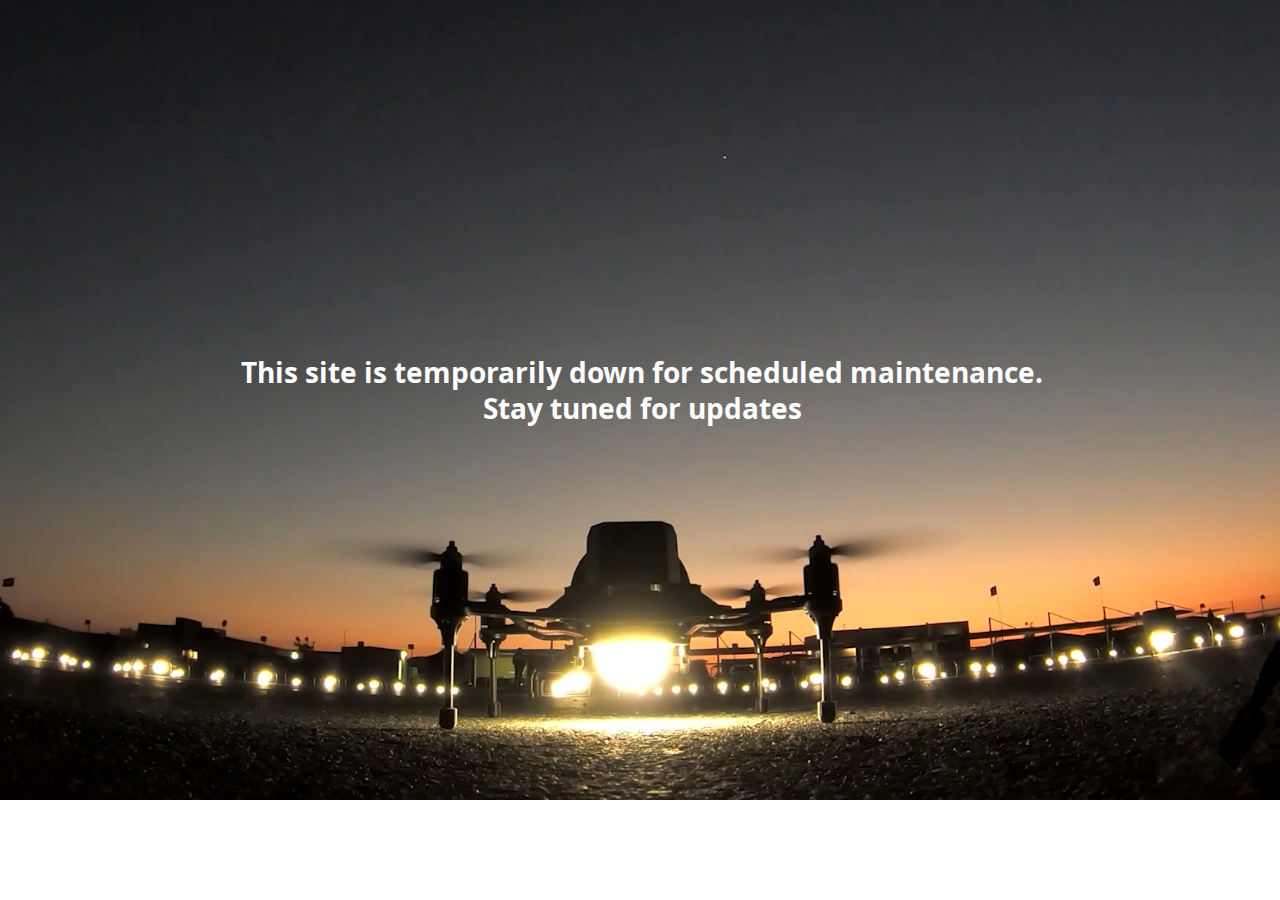
==== commit f120b79d: "Update on Maintenance Webpage" ====
--- a/index.html
+++ b/index.html
@@ -56,8 +56,8 @@
 
       <div class="row banner">
          <div class="banner-text">
-			<h1 style="color: white" class="responsive-headline">This site is under maintenance</h1>
-            <h2 style="color: white" class="responsive-headline">Stay tuned for update</h2>
+			<h1 style="color: white" class="responsive-headline"></h1>
+            <h2 style="color: white" class="responsive-headline">This site is temporarily down for scheduled maintenance. <br> Stay tuned for updates</h2>
             <!--<h3><span>Stay tuned!</span><a class="smoothscroll" href="#about">about me</a>.</h3>
             
             <hr />
--- a/css/layout.css
+++ b/css/layout.css
@@ -864,7 +864,7 @@
    font: 15px/24px 'opensans-bold', sans-serif;
    margin: 12px 0;
    color: #EBEEEE;
-	display: inline-block;
+    display: inline-block;
 	float: left;
    width: 26%;
 }
@@ -885,7 +885,7 @@
 #contact textarea:focus,
 #contact select:focus {
 	color: #fff;
-	background-color: #11ABB0;
+	background-color: #00c8c8;
 }
 #contact button.submit {
 	text-transform: uppercase;
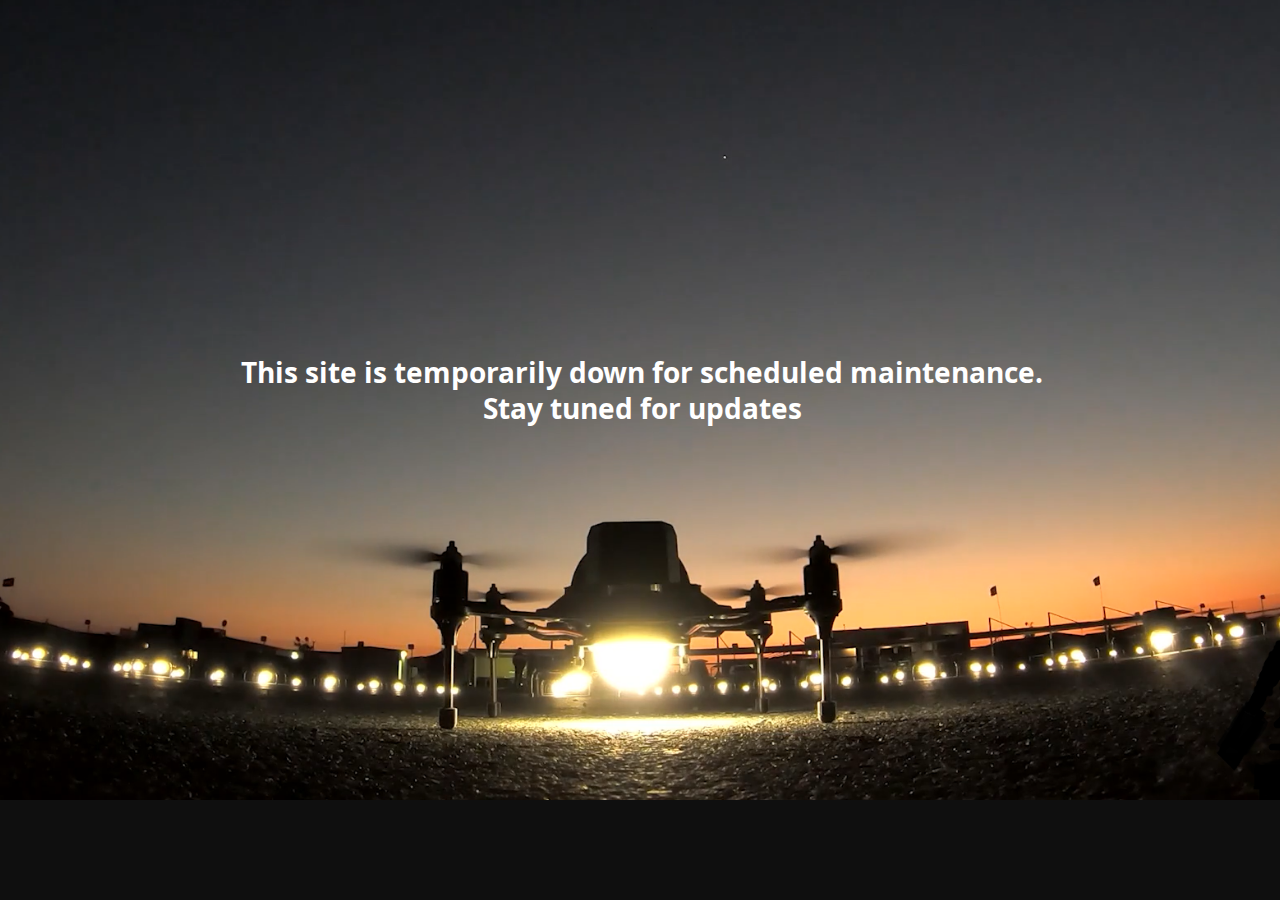
==== commit 5f875f92: "Added profile picture and updated about information" ====
--- a/index.html
+++ b/index.html
@@ -28,7 +28,7 @@
 
    <!-- Favicons
 	================================================== -->
-	<link rel="shortcut icon" href="users.png" >
+	<link rel="shortcut icon" href="images/users.png" >
 
 </head>
 
--- a/css/layout.css
+++ b/css/layout.css
@@ -22,7 +22,7 @@
 /* a. General Styles
 /* ------------------------------------------------------------------ */
 
-body { background: #FFFFFF; }
+body { background: #0f0f0f; }
 
 /* ------------------------------------------------------------------ */
 /* b. Header Styles
@@ -94,36 +94,53 @@
    margin: 0 15px;
    padding: 0;
 }
-header .social li a { color: #FFFFFF; }
-header .social li a:hover { color: #FFFF00; }
+
+header .social li a { color: #FFFFFF; 
+}
+header .social li a:hover { color: #FFFF00; 
+}
 
 /* Github */
-header .social li a.gb { color: #FFFFFF; }
-header .social li a.gb:hover { color: #333; }
+header .social li a.gb { color: #FFFFFF; 
+}
+header .social li a.gb:hover { color: #333; 
+}
 
 /* Email */
-header .social li a.ml { color: #FFFFFF; }
-header .social li a.ml:hover { color: #00FF00; }
+header .social li a.ml { color: #FFFFFF; 
+}
+header .social li a.ml:hover { color: #00FF00; 
+}
 
 /* Linkedin */
-header .social li a.ln { color: #FFFFFF; }
-header .social li a.ln:hover { color: #0E76A8; }
+header .social li a.ln { color: #FFFFFF; 
+}
+header .social li a.ln:hover { color: #0E76A8; 
+}
 
 /* Twitter */
-header .social li a.tw { color: #FFFFFF; }
-header .social li a.tw:hover { color: #00ACEE; }
+header .social li a.tw { color: #FFFFFF; 
+}
+header .social li a.tw:hover { color: #00ACEE; 
+}
 
 /* Facebook */
-header .social li a.fb { color: #FFFFFF; }
-header .social li a.fb:hover { color: #1877F2; }
+header .social li a.fb { color: #FFFFFF; 
+}
+header .social li a.fb:hover { color: #1877F2; 
+}
 
 /* Google+ */
-header .social li a.gp { color: #FFFFFF; }
-header .social li a.gp:hover { color: #db4a39; }
+header .social li a.gp { color: #FFFFFF; 
+}
+header .social li a.gp:hover { color: #db4a39; 
+}
 
 /* Google Scholar */
-header .social li a.gs { color: #FFFFFF; }
-header .social li a.gs:hover { color: #3cba54; }
+header .social li a.gs { color: #FFFFFF; 
+}
+header .social li a.gs:hover { color: #db4a39; 
+}
 
 /* scrolldown link */
 header .scrolldown a {
@@ -236,8 +253,8 @@
 }
 #about .profile-pic {
    position: relative;
-   width: 120px;
-   height: 120px;
+   width: 200px; 
+   height: 200px;
    border-radius: 100%;
 }
 #about .contact-details { width: 41.66667%; }
@@ -315,7 +332,7 @@
 /*----------------------------------------------*/
 
 .bars {
-	width: 95%;
+	width: 100%;
 	float: left;
 	padding: 0;
 	text-align: left;
@@ -355,30 +372,35 @@
 }
 
 .photoshop {
-  	width: 60%;
+  	width: 90%;
   	-moz-animation: photoshop 2s ease;
   	-webkit-animation: photoshop 2s ease;
 }
+
 .illustrator {
-  	width: 55%;
+  	width: 80%;
   	-moz-animation: illustrator 2s ease;
   	-webkit-animation: illustrator 2s ease;
 }
+
 .wordpress {
-  	width: 50%;
+  	width: 80%;
   	-moz-animation: wordpress 2s ease;
   	-webkit-animation: wordpress 2s ease;
 }
+
 .css {
   	width: 90%;
   	-moz-animation: css 2s ease;
   	-webkit-animation: css 2s ease;
 }
+
 .html5 {
   	width: 80%;
   	-moz-animation: html5 2s ease;
   	-webkit-animation: html5 2s ease;
 }
+
 .jquery {
   	width: 50%;
   	-moz-animation: jquery 2s ease;
@@ -440,7 +462,7 @@
 /* ------------------------------------------------------------------ */
 
 #portfolio {
-   background: #ebeeee;
+   background: #EBEEEE;
    padding-top: 90px;
    padding-bottom: 60px;
 }
@@ -997,7 +1019,7 @@
 
 /* Google Scholar */
 footer .social-links li a.gs { color: #FFFFFF; }
-footer .social-links li a.gs:hover { color: #3cba54; }
+footer .social-links li a.gs:hover { color: #db4a39; }
 
 /* Google+ */
 footer .social-links li a.gp { color: #FFFFFF; }
